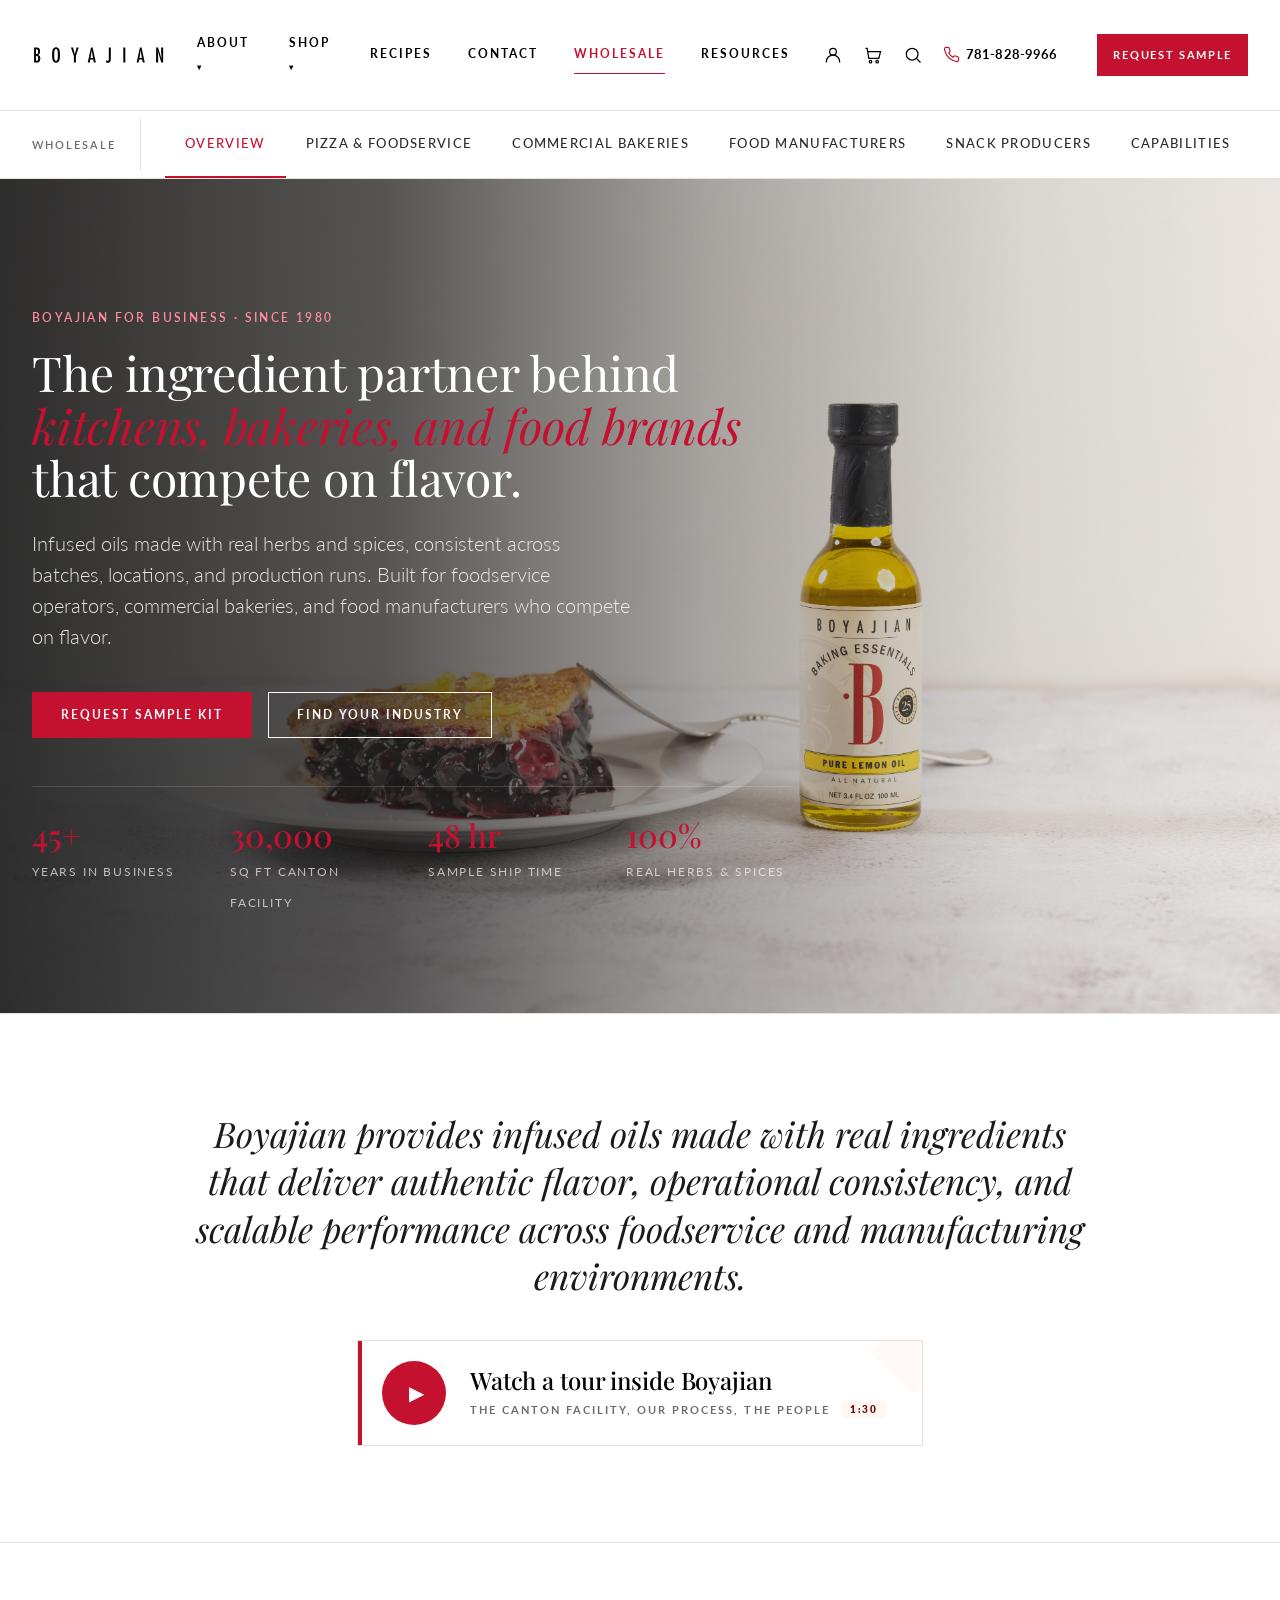
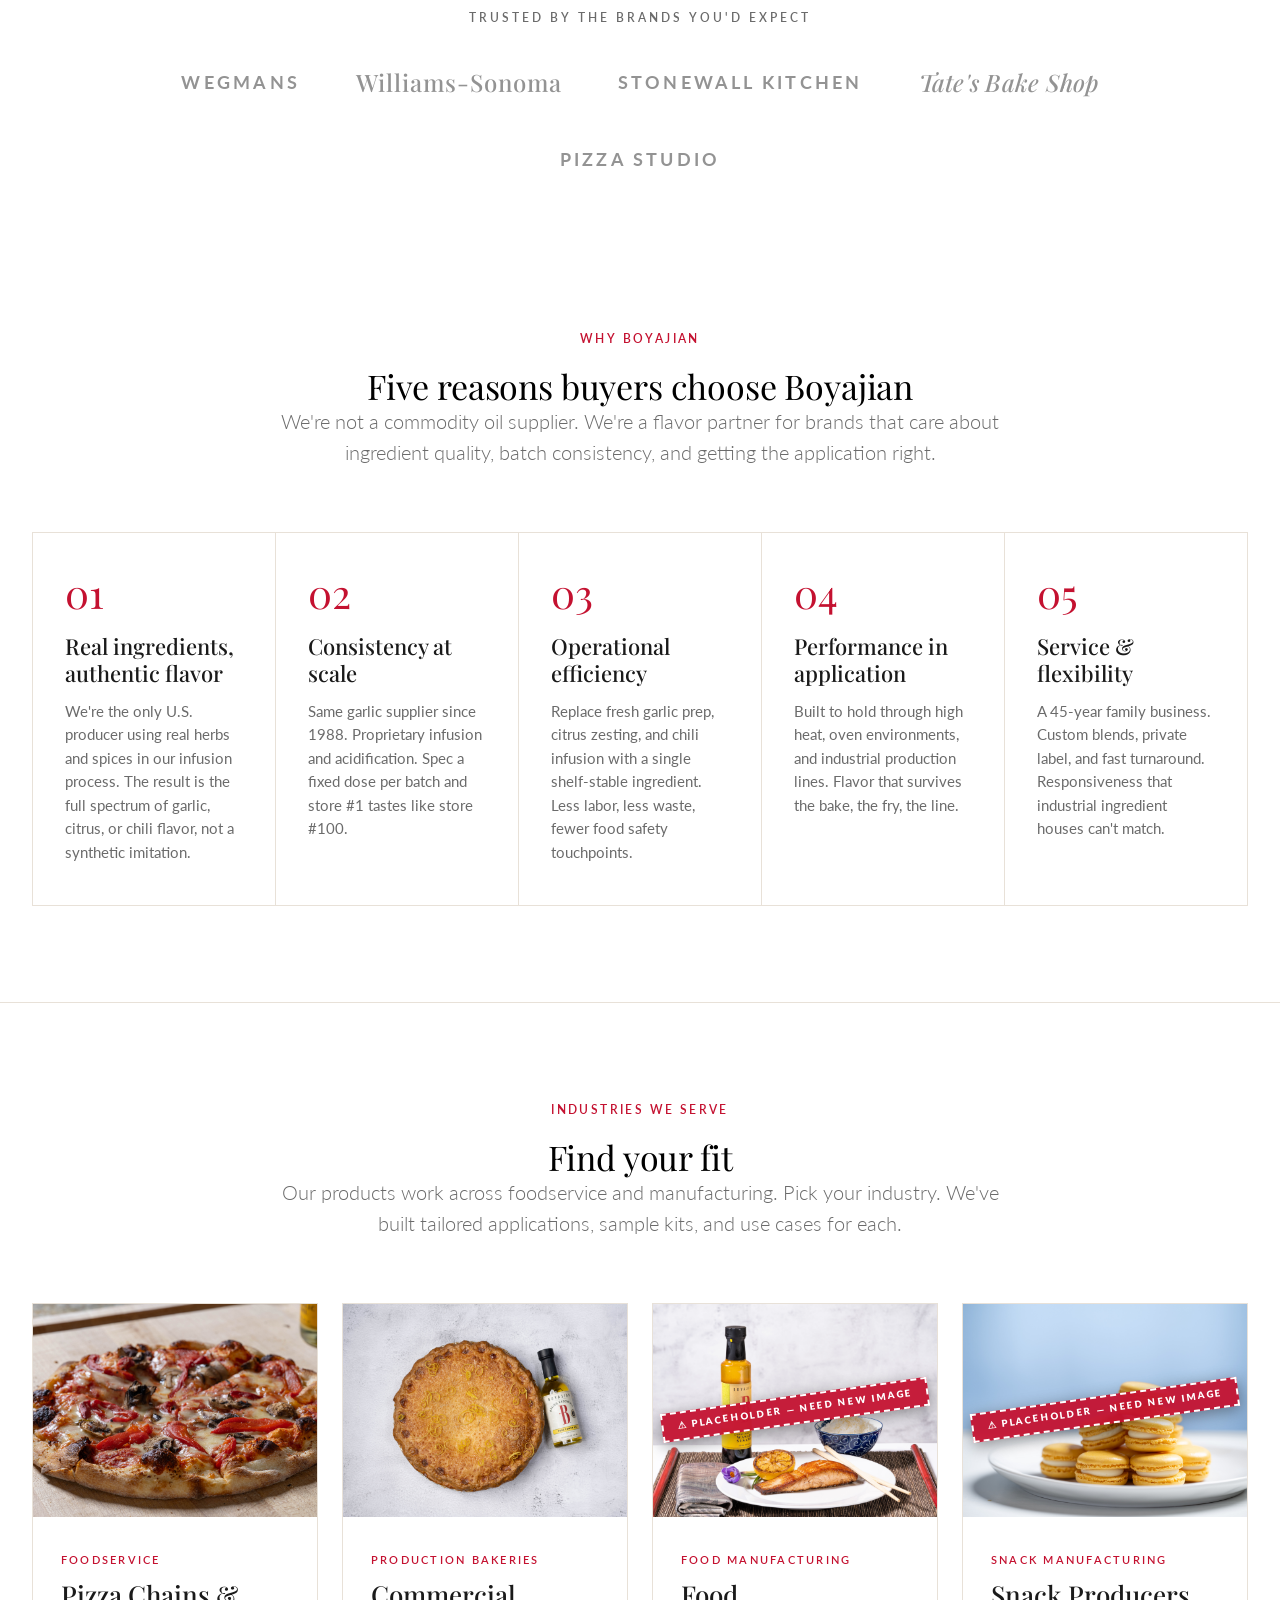
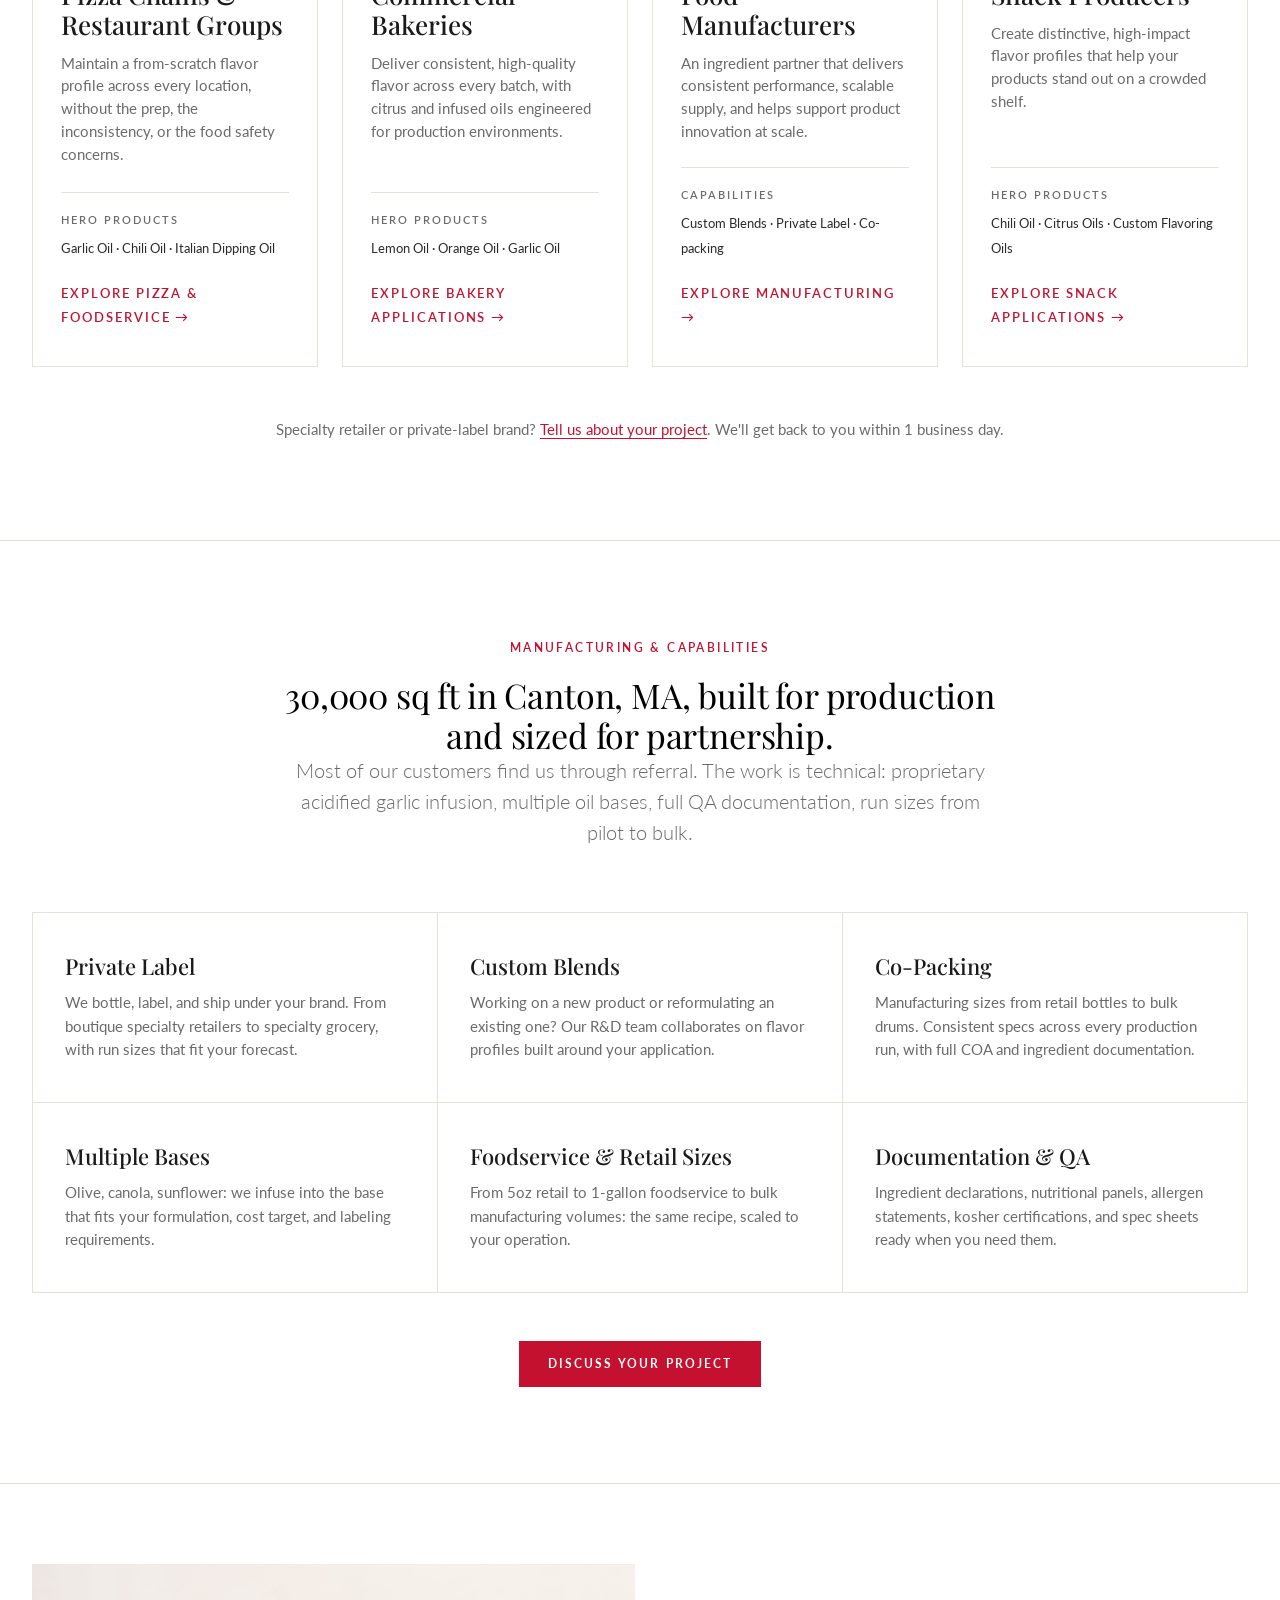
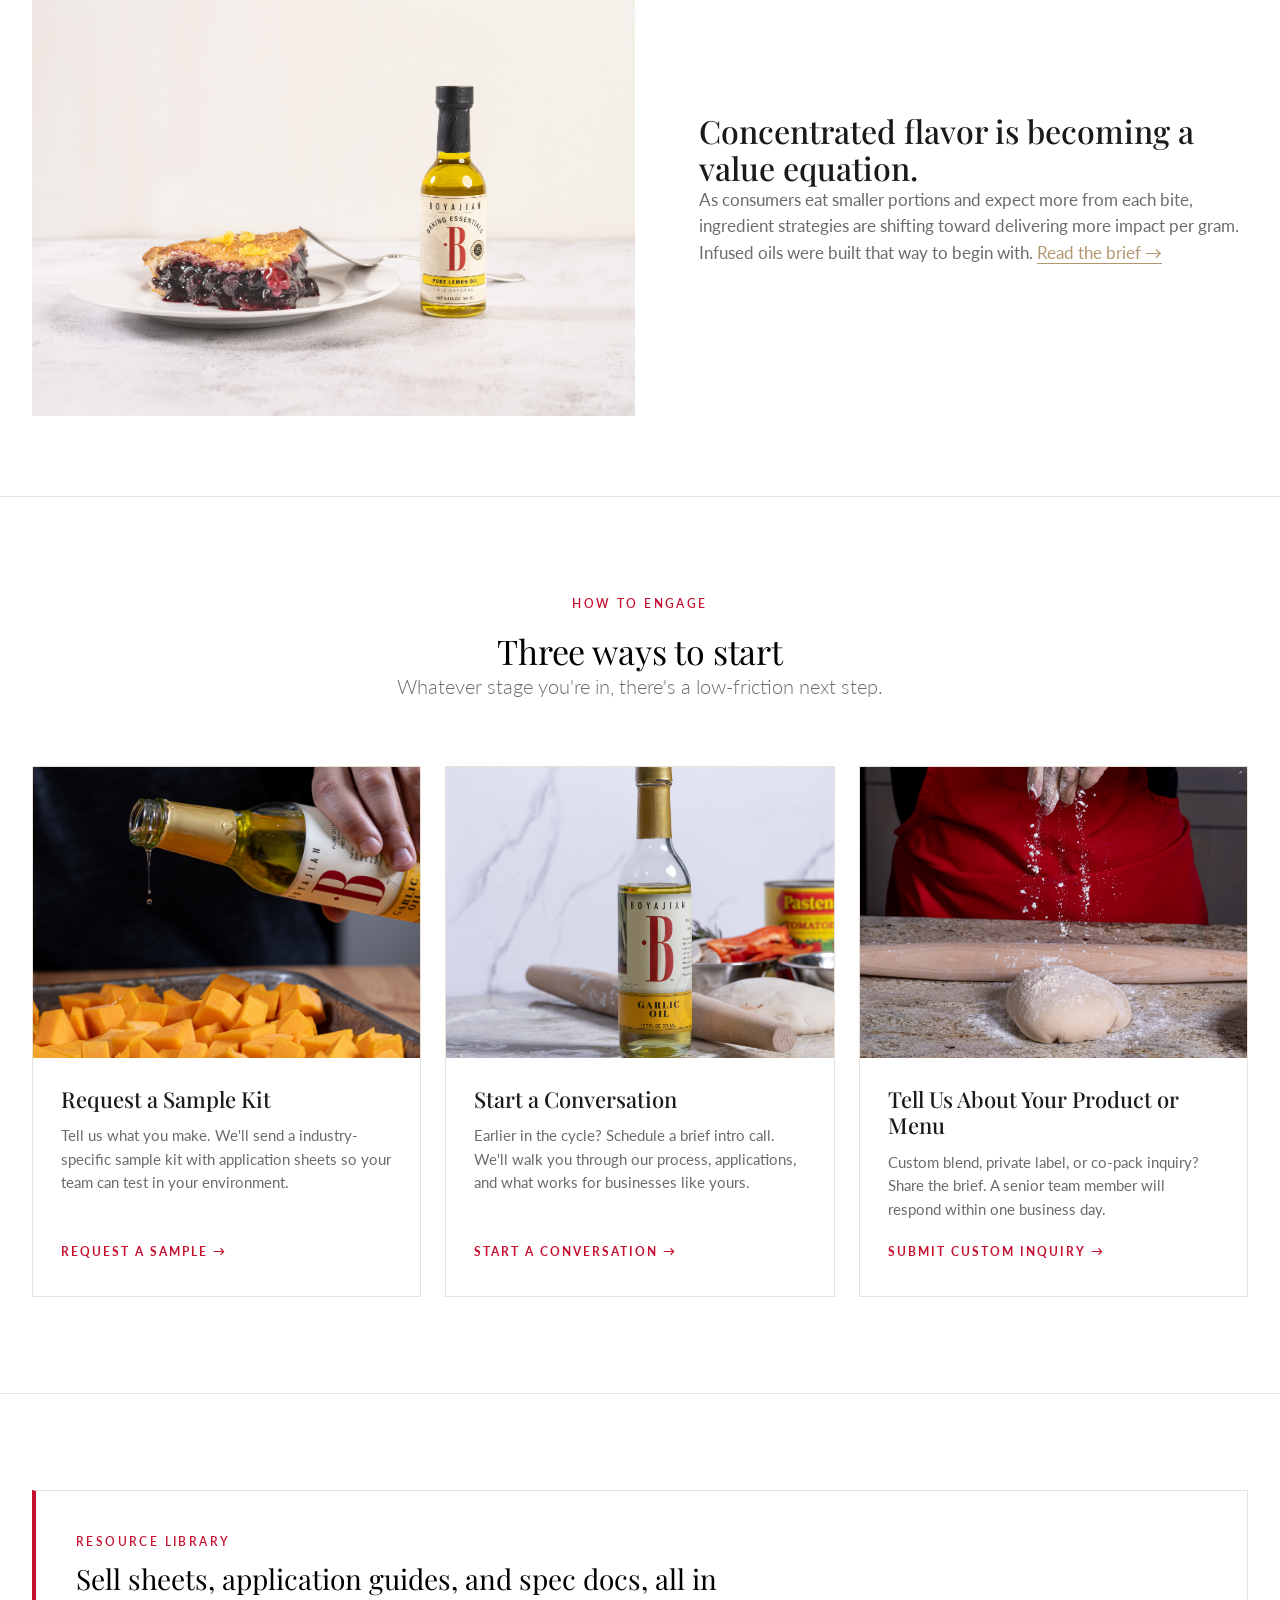
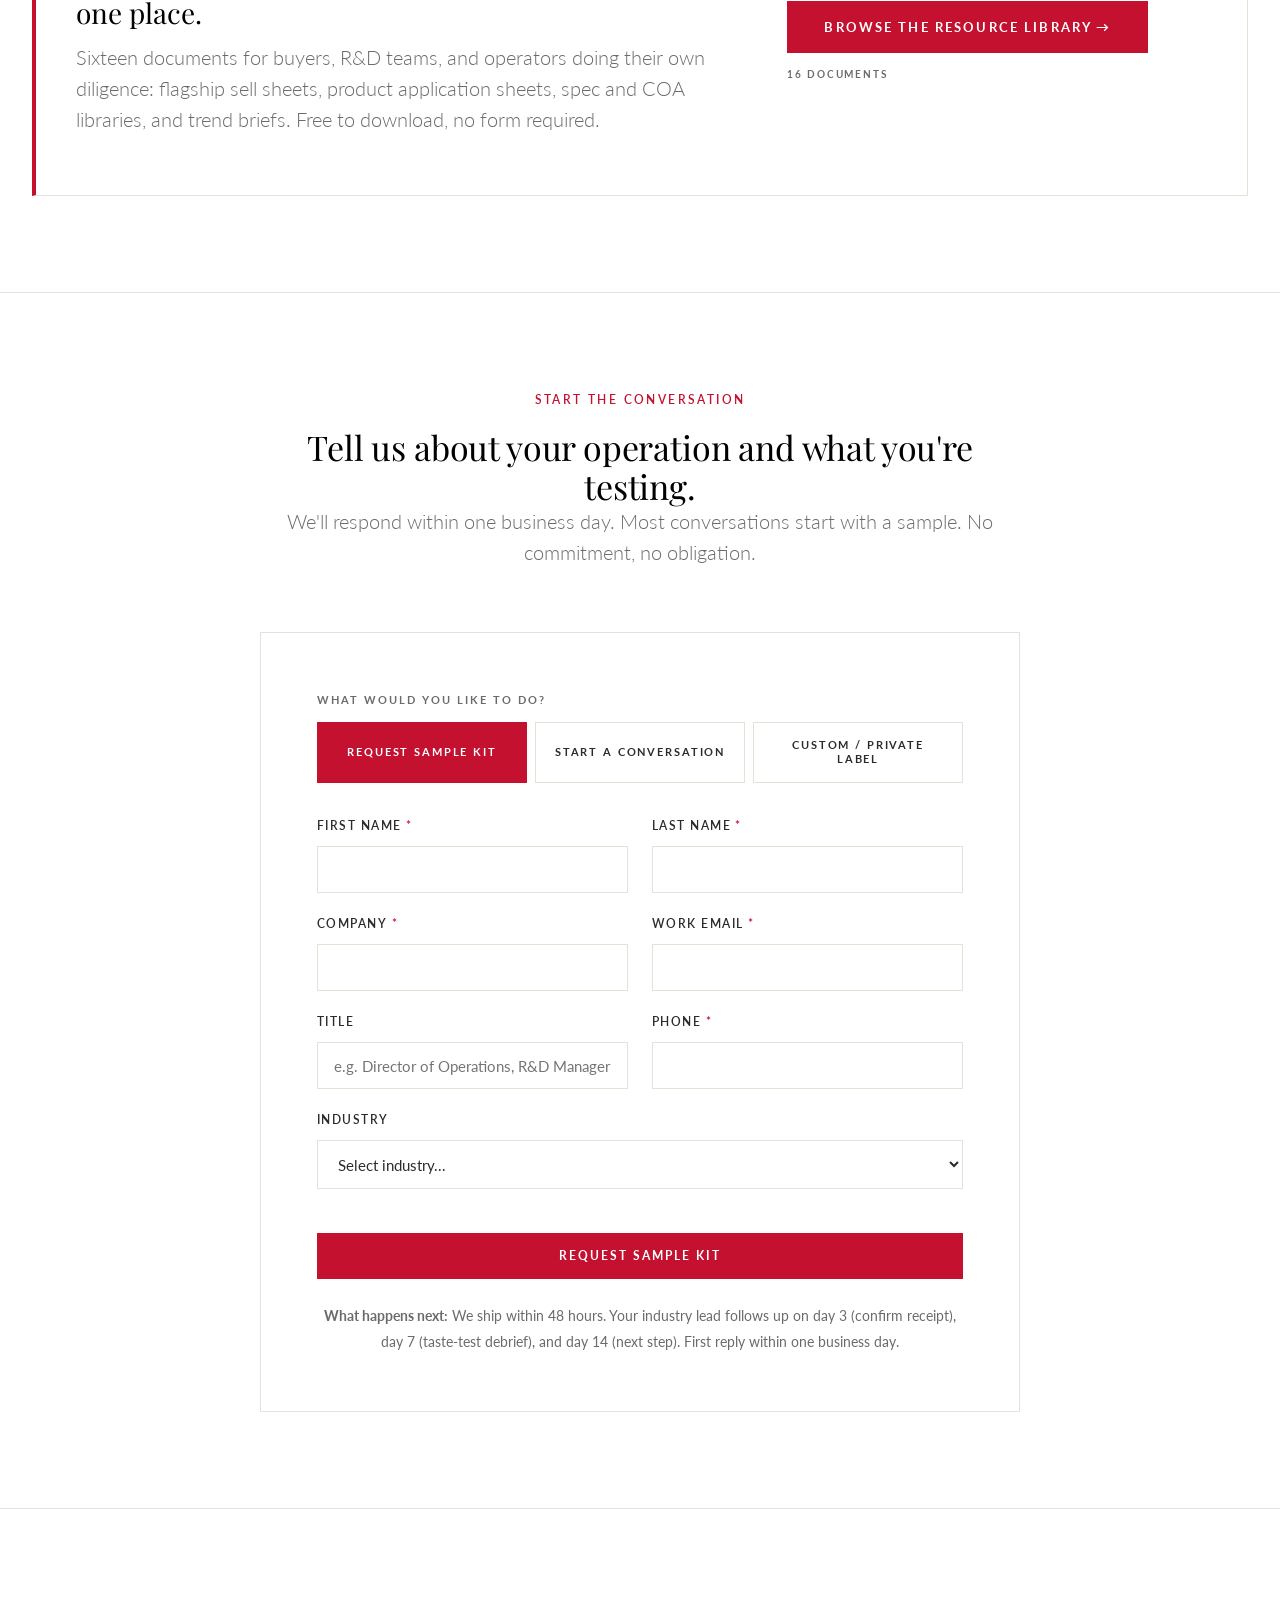
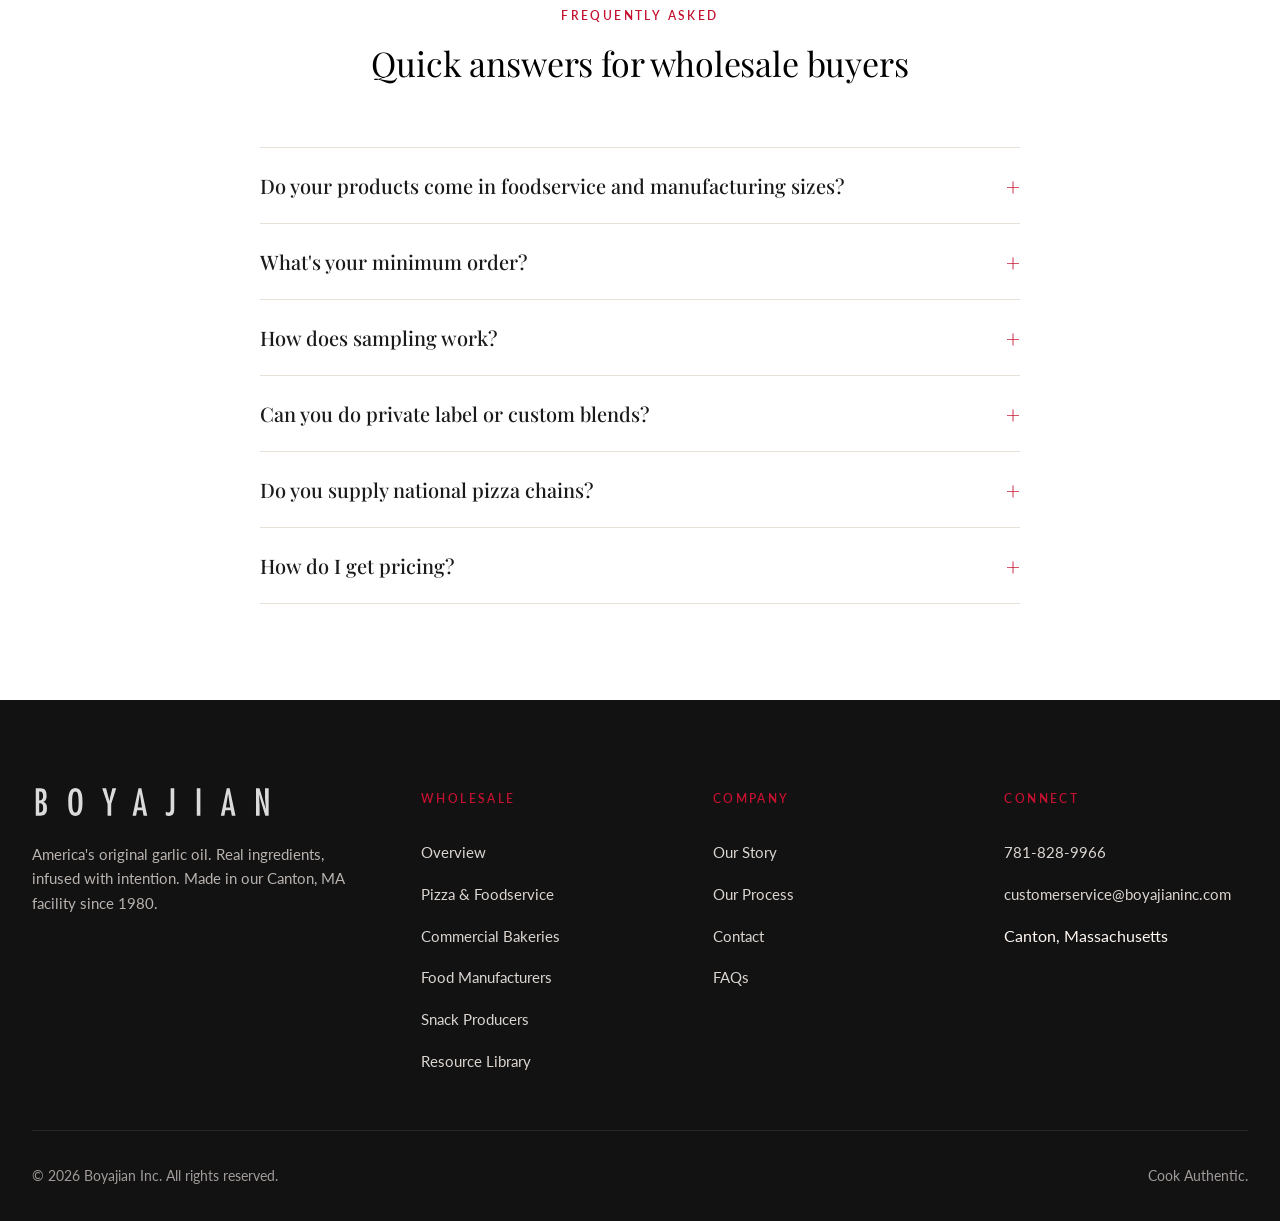
==== index.html @ 324035ae "Initial commit: Boyajian wholesale prototype Static HTML site for client review. Hub plus four segme" ====
<!DOCTYPE html>
<html lang="en">
<head>
  <meta charset="UTF-8" />
  <meta name="viewport" content="width=device-width, initial-scale=1.0" />
  <title>Boyajian Wholesale | America's Original Garlic Oil</title>
  <meta name="description" content="Infused oils for foodservice, commercial bakeries, and food manufacturers. Real ingredients, consistent at scale, made in our Canton facility since 1980." />
  <link rel="stylesheet" href="assets/style.css" />
</head>
<body>
<a href="#intake" class="mobile-cta-bar">Request Sample Kit →</a>

<!-- ============================================================
     SITE HEADER  (WP: replace with theme header.php + wp_nav_menu)
     ============================================================ -->
<header class="site-header">
  <div class="site-header__inner">
    <button class="nav-toggle" data-nav-toggle aria-label="Open menu" aria-expanded="false">
      <span></span><span></span><span></span>
    </button>
    <a href="https://boyajianinc.com" class="site-logo" aria-label="Boyajian — home">
      <img src="assets/images/boyajian-logo.svg" alt="Boyajian" />
    </a>
    <ul class="site-nav" data-site-nav>
      <li class="has-submenu">
        <a href="https://boyajianinc.com/story/">About</a>
        <ul class="submenu">
          <li><a href="https://boyajianinc.com/story/">Our Story</a></li>
          <li><a href="https://boyajianinc.com/process/">Our Process</a></li>
          <li><a href="https://boyajianinc.com/gallery/">Gallery</a></li>
          <li><a href="https://boyajianinc.com/faqs/">FAQs</a></li>
        </ul>
      </li>
      <li class="has-submenu">
        <a href="https://boyajianinc.com/shop/">Shop</a>
        <ul class="submenu">
          <li><a href="https://boyajianinc.com/shop/category/fine-oils/">Fine Oils</a></li>
          <li><a href="https://boyajianinc.com/shop/category/dipping-oils/">Dipping Oils</a></li>
          <li><a href="https://boyajianinc.com/shop/category/baking-essentials/">Baking Essentials</a></li>
          <li><a href="https://boyajianinc.com/shop/category/fine-vinegars/">Fine Vinegars</a></li>
          <li><a href="https://boyajianinc.com/shop/category/herb-spice-blends/">Herb Spice Blends</a></li>
          <li><a href="https://boyajianinc.com/shop/category/new-england-honey/">New England Honey</a></li>
          <li><a href="https://boyajianinc.com/shop/category/kitchen-collection/">Kitchen Collection</a></li>
          <li><a href="https://boyajianinc.com/shop/category/gifts/">Gifts</a></li>
        </ul>
      </li>
      <li><a href="https://boyajianinc.com/recipes/">Recipes</a></li>
      <li><a href="https://boyajianinc.com/contact/">Contact</a></li>
      <li><a href="index.html" class="active">Wholesale</a></li>
      <li><a href="resources.html">Resources</a></li>
    </ul>
    <div class="site-header__icons">
      <a href="https://boyajianinc.com/my-account/" aria-label="Account">
        <svg viewBox="0 0 24 24" width="20" height="20" fill="none" stroke="currentColor" stroke-width="1.5"><circle cx="12" cy="8" r="4"/><path d="M4 21v-1a8 8 0 0 1 16 0v1"/></svg>
      </a>
      <a href="https://boyajianinc.com/cart/" aria-label="Cart">
        <svg viewBox="0 0 24 24" width="20" height="20" fill="none" stroke="currentColor" stroke-width="1.5"><path d="M3 4h2l2 12h12l2-8H6"/><circle cx="9" cy="20" r="1.5"/><circle cx="17" cy="20" r="1.5"/></svg>
      </a>
      <button aria-label="Search" class="header-icon-btn">
        <svg viewBox="0 0 24 24" width="20" height="20" fill="none" stroke="currentColor" stroke-width="1.5"><circle cx="11" cy="11" r="7"/><line x1="16.5" y1="16.5" x2="21" y2="21"/></svg>
      </button>
      <a href="tel:7818289966" class="site-header__phone" aria-label="Call us at 781-828-9966">
        <svg viewBox="0 0 24 24" width="17" height="17" fill="none" stroke="currentColor" stroke-width="1.7"><path d="M22 16.92v3a2 2 0 0 1-2.18 2 19.79 19.79 0 0 1-8.63-3.07 19.5 19.5 0 0 1-6-6 19.79 19.79 0 0 1-3.07-8.67A2 2 0 0 1 4.11 2h3a2 2 0 0 1 2 1.72c.13.96.36 1.9.7 2.81a2 2 0 0 1-.45 2.11L8.09 9.91a16 16 0 0 0 6 6l1.27-1.27a2 2 0 0 1 2.11-.45c.91.34 1.85.57 2.81.7A2 2 0 0 1 22 16.92z"/></svg>
        <span class="site-header__phone-num">781-828-9966</span>
      </a>
    </div>
  <a href="#intake" class="site-header__cta">Request Sample</a>
  </div>
</header>

<!-- ============================================================
     WHOLESALE SUB-NAV  (segment switcher — appears on all WS pages)
     ============================================================ -->
<div class="subnav">
  <div class="subnav__inner">
    <div class="subnav__label">Wholesale</div>
    <a href="index.html" class="subnav__link active">Overview</a>
    <a href="pizza.html" class="subnav__link">Pizza &amp; Foodservice</a>
    <a href="bakery.html" class="subnav__link">Commercial Bakeries</a>
    <a href="manufacturers.html" class="subnav__link">Food Manufacturers</a>
    <a href="snack.html" class="subnav__link">Snack Producers</a>
    <a href="#capabilities" class="subnav__link">Capabilities</a>
  </div>
</div>

<!-- ============================================================
     HERO
     ============================================================ -->
<section class="hero">
  <div class="hero__image" style="background-image: url('assets/images/hub-hero.jpg');"></div>
  <div class="hero__overlay"></div>
  <div class="hero__inner">
    <div class="hero__content">
      <span class="eyebrow" style="color:#ff8a9e;">Boyajian for Business · Since 1980</span>
      <h1 class="hero__title">
        The ingredient partner behind <em>kitchens, bakeries, and food brands</em> that compete on flavor.
      </h1>
      <p class="hero__subtitle">
        Infused oils made with real herbs and spices, consistent across batches,
        locations, and production runs. Built for foodservice operators, commercial bakeries, and
        food manufacturers who compete on flavor.
      </p>
      <div class="btn-group">
        <a href="#intake" class="btn btn--primary">Request Sample Kit</a>
        <a href="#segments" class="btn btn--outline-light">Find Your Industry</a>
      </div>
      <div class="hero__meta">
        <div class="hero__meta-item"><strong>45+</strong><span>Years in Business</span></div>
        <div class="hero__meta-item"><strong>30,000</strong><span>Sq Ft Canton Facility</span></div>
        <div class="hero__meta-item"><strong>48 hr</strong><span>Sample Ship Time</span></div>
        <div class="hero__meta-item"><strong>100%</strong><span>Real Herbs &amp; Spices</span></div>
      </div>
    </div>
  </div>
</section>

<!-- ============================================================
     VALUE PROP / CORE STATEMENT
     ============================================================ -->
<section class="value-prop">
  <div class="container" style="text-align:center;">
    <p class="value-prop__quote">
      Boyajian provides infused oils made with real ingredients
      that deliver authentic flavor, operational consistency, and scalable performance
      across foodservice and manufacturing environments.
    </p>
    <button class="video-trigger" data-video-trigger type="button" aria-label="Watch a short intro to Boyajian">
      <span class="video-trigger__icon" aria-hidden="true">▶</span>
      <span class="video-trigger__text">
        <span class="video-trigger__label">Watch a tour inside Boyajian</span>
        <span class="video-trigger__sub">
          <span>The Canton facility, our process, the people</span>
          <span class="video-trigger__duration">1:30</span>
        </span>
      </span>
    </button>
  </div>
</section>

<!-- ============================================================
     TRUST BAND — Customer types (not testimonials, per private-label sensitivity)
     ============================================================ -->
<section class="trust-band">
  <div class="container">
    <div class="trust-band__label">Trusted by the brands you'd expect</div>
    <div class="trust-logos">
      <span class="trust-logo">Wegmans</span>
      <span class="trust-logo trust-logo--serif">Williams-Sonoma</span>
      <span class="trust-logo">Stonewall Kitchen</span>
      <span class="trust-logo trust-logo--script">Tate's Bake Shop</span>
      <span class="trust-logo">Pizza Studio</span>
    </div>
  </div>
</section>

<!-- ============================================================
     5 DIFFERENTIATORS (Pillars)
     ============================================================ -->
<section class="section" id="why">
  <div class="container">
    <div class="section-header">
      <span class="eyebrow">Why Boyajian</span>
      <h2 class="display-lg">Five reasons buyers choose Boyajian</h2>
      <p class="lead text-muted">
        We're not a commodity oil supplier. We're a flavor partner for brands that
        care about ingredient quality, batch consistency, and getting the application right.
      </p>
    </div>

    <div class="pillars">
      <div class="pillar">
        <div class="pillar__number">01</div>
        <h3 class="pillar__title">Real ingredients, authentic flavor</h3>
        <p class="pillar__body">
          We're the only U.S. producer using real herbs and spices in our infusion process.
          The result is the full spectrum of garlic, citrus, or chili flavor, not a synthetic imitation.
        </p>
      </div>
      <div class="pillar">
        <div class="pillar__number">02</div>
        <h3 class="pillar__title">Consistency at scale</h3>
        <p class="pillar__body">
          Same garlic supplier since 1988. Proprietary infusion and acidification.
          Spec a fixed dose per batch and store #1 tastes like store #100.
        </p>
      </div>
      <div class="pillar">
        <div class="pillar__number">03</div>
        <h3 class="pillar__title">Operational efficiency</h3>
        <p class="pillar__body">
          Replace fresh garlic prep, citrus zesting, and chili infusion with a single shelf-stable
          ingredient. Less labor, less waste, fewer food safety touchpoints.
        </p>
      </div>
      <div class="pillar">
        <div class="pillar__number">04</div>
        <h3 class="pillar__title">Performance in application</h3>
        <p class="pillar__body">
          Built to hold through high heat, oven environments, and industrial production lines.
          Flavor that survives the bake, the fry, the line.
        </p>
      </div>
      <div class="pillar">
        <div class="pillar__number">05</div>
        <h3 class="pillar__title">Service &amp; flexibility</h3>
        <p class="pillar__body">
          A 45-year family business. Custom blends, private label, and fast turnaround.
          Responsiveness that industrial ingredient houses can't match.
        </p>
      </div>
    </div>
  </div>
</section>

<!-- ============================================================
     SEGMENT SELECTOR — entry to sub-pages
     ============================================================ -->
<section class="section section--paper" id="segments">
  <div class="container">
    <div class="section-header">
      <span class="eyebrow">Industries We Serve</span>
      <h2 class="display-lg">Find your fit</h2>
      <p class="lead text-muted">
        Our products work across foodservice and manufacturing.
        Pick your industry. We've built tailored applications, sample kits, and use cases for each.
      </p>
    </div>

    <div class="segment-grid">
      <!-- Pizza -->
      <a href="pizza.html" class="segment-card">
        <div class="segment-card__image" style="background-image: url('assets/images/hub-segment-pizza.jpg');"></div>
        <div class="segment-card__body">
          <span class="segment-card__eyebrow">Foodservice</span>
          <h3 class="segment-card__title">Pizza Chains &amp; Restaurant Groups</h3>
          <p class="segment-card__pos">
            Maintain a from-scratch flavor profile across every location, without the prep, the inconsistency, or the food safety concerns.
          </p>
          <div class="segment-card__hero">
            <strong>Hero Products</strong>
            Garlic Oil · Chili Oil · Italian Dipping Oil
          </div>
          <span class="segment-card__cta">Explore Pizza &amp; Foodservice</span>
        </div>
      </a>

      <!-- Bakery -->
      <a href="bakery.html" class="segment-card">
        <div class="segment-card__image" style="background-image: url('assets/images/hub-segment-bakery.jpg');"></div>
        <div class="segment-card__body">
          <span class="segment-card__eyebrow">Production Bakeries</span>
          <h3 class="segment-card__title">Commercial Bakeries</h3>
          <p class="segment-card__pos">
            Deliver consistent, high-quality flavor across every batch,
            with citrus and infused oils engineered for production environments.
          </p>
          <div class="segment-card__hero">
            <strong>Hero Products</strong>
            Lemon Oil · Orange Oil · Garlic Oil
          </div>
          <span class="segment-card__cta">Explore Bakery Applications</span>
        </div>
      </a>

      <!-- Food Manufacturers -->
      <a href="manufacturers.html" class="segment-card">
        <div class="segment-card__image" style="background-image: url('assets/images/hub-segment-mfg.jpg');"><span class="image-placeholder">Placeholder &mdash; need new image</span></div>
        <div class="segment-card__body">
          <span class="segment-card__eyebrow">Food Manufacturing</span>
          <h3 class="segment-card__title">Food Manufacturers</h3>
          <p class="segment-card__pos">
            An ingredient partner that delivers consistent performance, scalable supply,
            and helps support product innovation at scale.
          </p>
          <div class="segment-card__hero">
            <strong>Capabilities</strong>
            Custom Blends · Private Label · Co-packing
          </div>
          <span class="segment-card__cta">Explore Manufacturing</span>
        </div>
      </a>

      <!-- Snack -->
      <a href="snack.html" class="segment-card">
        <div class="segment-card__image" style="background-image: url('assets/images/hub-segment-snack.jpg');"><span class="image-placeholder">Placeholder &mdash; need new image</span></div>
        <div class="segment-card__body">
          <span class="segment-card__eyebrow">Snack Manufacturing</span>
          <h3 class="segment-card__title">Snack Producers</h3>
          <p class="segment-card__pos">
            Create distinctive, high-impact flavor profiles that help your products
            stand out on a crowded shelf.
          </p>
          <div class="segment-card__hero">
            <strong>Hero Products</strong>
            Chili Oil · Citrus Oils · Custom Flavoring Oils
          </div>
          <span class="segment-card__cta">Explore Snack Applications</span>
        </div>
      </a>
    </div>

    <p style="text-align:center; margin-top:3rem; font-size:0.95rem; color:var(--b-gray);">
      Specialty retailer or private-label brand? <a href="#intake" style="color:var(--b-red); border-bottom:1px solid;">Tell us about your project</a>. We'll get back to you within 1 business day.
    </p>
  </div>
</section>

<!-- ============================================================
     MANUFACTURING CAPABILITIES (dark section)
     ============================================================ -->
<section class="section" id="capabilities">
  <div class="container">
    <div class="section-header">
      <span class="eyebrow">Manufacturing &amp; Capabilities</span>
      <h2 class="display-lg">30,000 sq ft in Canton, MA, built for production and sized for partnership.</h2>
      <p class="lead text-muted">
        Most of our customers find us through referral. The work is technical:
        proprietary acidified garlic infusion, multiple oil bases, full QA documentation,
        run sizes from pilot to bulk.
      </p>
    </div>

    <div class="capabilities">
      <div class="capability">
        <h3 class="capability__title">Private Label</h3>
        <p class="capability__body">
          We bottle, label, and ship under your brand. From boutique specialty retailers
          to specialty grocery, with run sizes that fit your forecast.
        </p>
      </div>
      <div class="capability">
        <h3 class="capability__title">Custom Blends</h3>
        <p class="capability__body">
          Working on a new product or reformulating an existing one? Our R&amp;D team
          collaborates on flavor profiles built around your application.
        </p>
      </div>
      <div class="capability">
        <h3 class="capability__title">Co-Packing</h3>
        <p class="capability__body">
          Manufacturing sizes from retail bottles to bulk drums. Consistent specs across
          every production run, with full COA and ingredient documentation.
        </p>
      </div>
      <div class="capability">
        <h3 class="capability__title">Multiple Bases</h3>
        <p class="capability__body">
          Olive, canola, sunflower: we infuse into the base that fits your
          formulation, cost target, and labeling requirements.
        </p>
      </div>
      <div class="capability">
        <h3 class="capability__title">Foodservice &amp; Retail Sizes</h3>
        <p class="capability__body">
          From 5oz retail to 1-gallon foodservice to bulk manufacturing volumes: the same recipe, scaled to your operation.
        </p>
      </div>
      <div class="capability">
        <h3 class="capability__title">Documentation &amp; QA</h3>
        <p class="capability__body">
          Ingredient declarations, nutritional panels, allergen statements, kosher
          certifications, and spec sheets ready when you need them.
        </p>
      </div>
    </div>

    <div style="text-align:center; margin-top:3rem;">
      <a href="#intake" class="btn btn--primary">Discuss Your Project</a>
    </div>
  </div>
</section>

<!-- ============================================================
     FLAVOR DENSITY / CONSUMER TREND BANNER (GLP-1 addendum context)
     ============================================================ -->
<section class="trend-banner trend-banner--with-image">
  <div class="container">
    <div class="trend-banner__inner">
      <div class="trend-banner__image" style="background-image: url('assets/images/bakery-app-2.jpg');"></div>
      <div class="trend-banner__copy">
        <h3>Concentrated flavor is becoming a value equation.</h3>
        <p>
          As consumers eat smaller portions and expect more from each bite, ingredient strategies
          are shifting toward delivering more impact per gram. Infused oils were built
          that way to begin with.
          <a href="#resources">Read the brief →</a>
        </p>
      </div>
    </div>
  </div>
</section>

<!-- ============================================================
     THREE CTA CARDS — Sample / Conversation / Custom
     ============================================================ -->
<section class="section">
  <div class="container">
    <div class="section-header">
      <span class="eyebrow">How to engage</span>
      <h2 class="display-lg">Three ways to start</h2>
      <p class="lead text-muted">Whatever stage you're in, there's a low-friction next step.</p>
    </div>

    <div class="cta-cards">
      <a href="#intake" class="cta-card">
        <div class="cta-card__media" style="background-image: url('assets/images/pizza-sample-kit.jpg');"></div>
        <div class="cta-card__body">
          <h3 class="cta-card__title">Request a Sample Kit</h3>
          <p class="cta-card__desc">
            Tell us what you make. We'll send a industry-specific sample kit
            with application sheets so your team can test in your environment.
          </p>
          <span class="cta-card__action">Request a Sample</span>
        </div>
      </a>

      <a href="#intake" class="cta-card">
        <div class="cta-card__media" style="background-image: url('assets/images/bakery-sample-kit.jpg');"></div>
        <div class="cta-card__body">
          <h3 class="cta-card__title">Start a Conversation</h3>
          <p class="cta-card__desc">
            Earlier in the cycle? Schedule a brief intro call. We'll walk you
            through our process, applications, and what works for businesses like yours.
          </p>
          <span class="cta-card__action">Start a Conversation</span>
        </div>
      </a>

      <a href="#intake" class="cta-card">
        <div class="cta-card__media" style="background-image: url('assets/images/snack-sample-kit.jpg');"></div>
        <div class="cta-card__body">
          <h3 class="cta-card__title">Tell Us About Your Product or Menu</h3>
          <p class="cta-card__desc">
            Custom blend, private label, or co-pack inquiry? Share the brief.
            A senior team member will respond within one business day.
          </p>
          <span class="cta-card__action">Submit Custom Inquiry</span>
        </div>
      </a>
    </div>
  </div>
</section>

<!-- ============================================================
     RESOURCE LIBRARY — grouped by buyer-journey stage
     ============================================================ -->
<section class="section section--cream" id="resources">
  <div class="container">
    <div class="resource-callout">
      <div class="resource-callout__body">
        <span class="eyebrow">Resource Library</span>
        <h2 class="display-md">Sell sheets, application guides, and spec docs, all in one place.</h2>
        <p class="lead text-muted">
          Sixteen documents for buyers, R&amp;D teams, and operators doing their own diligence: flagship sell sheets, product application sheets, spec and COA libraries, and trend briefs.
          Free to download, no form required.
        </p>
      </div>
      <div class="resource-callout__action">
        <a href="resources.html" class="btn btn--primary btn--lg">Browse the Resource Library →</a>
        <span class="resource-callout__count">16 documents</span>
      </div>
    </div>
  </div>
</section>

<!-- ============================================================
     INTAKE FORM — Three intents with conditional fields
     ============================================================ -->
<section class="section section--paper form-section" id="intake">
  <div class="container">
    <div class="section-header">
      <span class="eyebrow">Start the Conversation</span>
      <h2 class="display-lg">Tell us about your operation and what you're testing.</h2>
      <p class="lead text-muted">
        We'll respond within one business day. Most conversations start with a sample. No commitment, no obligation.
      </p>
    </div>

    <div class="form-card">
      <!-- Three-way intent router -->
      <span class="form-tabs-label">What would you like to do?</span>
      <div class="form-tabs">
        <button type="button" class="form-tab active" data-form-tab="sample">Request Sample Kit</button>
        <button type="button" class="form-tab" data-form-tab="conversation">Start a Conversation</button>
        <button type="button" class="form-tab" data-form-tab="custom">Custom / Private Label</button>
      </div>

      <form data-intake-form data-intent="sample" novalidate>
        <input type="hidden" name="intent" value="sample" />

        <div class="form-row">
          <div class="form-field">
            <label>First Name <span class="req">*</span></label>
            <input type="text" name="first_name" required />
          </div>
          <div class="form-field">
            <label>Last Name <span class="req">*</span></label>
            <input type="text" name="last_name" required />
          </div>
        </div>

        <div class="form-row">
          <div class="form-field">
            <label>Company <span class="req">*</span></label>
            <input type="text" name="company" required />
          </div>
          <div class="form-field">
            <label>Work Email <span class="req">*</span></label>
            <input type="email" name="email" required />
          </div>
        </div>

        <div class="form-row">
          <div class="form-field">
            <label>Title</label>
            <input type="text" name="title" placeholder="e.g. Director of Operations, R&amp;D Manager" />
          </div>
          <div class="form-field">
            <label>Phone <span class="req">*</span></label>
            <input type="tel" name="phone" required />
          </div>
        </div>

        <div class="form-row form-row--full">
          <div class="form-field">
            <label>Industry</label>
            <select name="segment">
              <option value="">Select industry...</option>
              <option value="pizza">Pizza chain / restaurant group</option>
              <option value="foodservice">Other foodservice operator</option>
              <option value="bakery">Commercial bakery</option>
              <option value="food-mfg">Food manufacturer</option>
              <option value="snack-mfg">Snack manufacturer</option>
              <option value="specialty-retail">Specialty retailer</option>
              <option value="other">Other</option>
            </select>
          </div>
        </div>

        <!-- Conditional: Conversation -->
        <div data-intent-show="conversation" style="display:none;">
          <div class="form-row form-row--full">
            <div class="form-field">
              <label>What would you like to discuss?</label>
              <textarea name="topic" rows="3" placeholder="A new product line, an application question, or just exploring ingredient partners..."></textarea>
            </div>
          </div>
        </div>

        <!-- Conditional: Custom / Private Label -->
        <div data-intent-show="custom" style="display:none;">
          <div class="form-row">
            <div class="form-field">
              <label>Type of inquiry</label>
              <select name="custom_type">
                <option value="private-label">Private label</option>
                <option value="custom-blend">Custom blend / formulation</option>
                <option value="co-pack">Co-packing</option>
                <option value="not-sure">Not sure yet</option>
              </select>
            </div>
            <div class="form-field">
              <label>Estimated annual volume</label>
              <select name="volume">
                <option value="">Select...</option>
                <option>Under 5,000 units / yr</option>
                <option>5,000 – 25,000 units / yr</option>
                <option>25,000 – 100,000 units / yr</option>
                <option>100,000+ units / yr</option>
                <option>Just exploring</option>
              </select>
            </div>
          </div>
          <div class="form-row form-row--full">
            <div class="form-field">
              <label>Project brief</label>
              <textarea name="brief" rows="4" placeholder="Tell us about your product, target market, and what you're trying to accomplish."></textarea>
            </div>
          </div>
        </div>

        <button type="submit" class="btn btn--primary form-submit" data-submit-label>Request Sample Kit</button>

        <p class="form-note">
          <strong>What happens next:</strong>
          We ship within 48 hours. Your industry lead follows up on day 3 (confirm receipt),
          day 7 (taste-test debrief), and day 14 (next step). First reply within one business day.
        </p>
      </form>
    </div>
  </div>
</section>

<!-- ============================================================
     FAQ
     ============================================================ -->
<section class="section">
  <div class="container">
    <div class="section-header">
      <span class="eyebrow">Frequently Asked</span>
      <h2 class="display-lg">Quick answers for wholesale buyers</h2>
    </div>

    <div class="faq-list">
      <div class="faq-item">
        <button class="faq-question">Do your products come in foodservice and manufacturing sizes?</button>
        <div class="faq-answer">
          <p>Yes. Every core product is available in retail (5oz / 8oz), foodservice (32oz / 1 gallon),
          and bulk manufacturing volumes. The same recipe, scaled to your operation.</p>
        </div>
      </div>
      <div class="faq-item">
        <button class="faq-question">What's your minimum order?</button>
        <div class="faq-answer">
          <p>We have a low minimum for retail and specialty accounts. Most new partners
          start with a single case-pack order. Manufacturing and private label MOQs are project-specific and depend on the run size and SKU.</p>
        </div>
      </div>
      <div class="faq-item">
        <button class="faq-question">How does sampling work?</button>
        <div class="faq-answer">
          <p>Tell us your industry and we'll send a pre-built sample kit with the products
          most relevant to your application, plus application sheets, dosing guidance,
          and storage notes. Sample kits ship via UPS Ground at no charge for qualified prospects.</p>
        </div>
      </div>
      <div class="faq-item">
        <button class="faq-question">Can you do private label or custom blends?</button>
        <div class="faq-answer">
          <p>Yes. Private label, custom blends, and co-packing are core to what we do.
          Many of the brands you'd recognize on a specialty grocery shelf are Boyajian under the hood.
          Submit a custom inquiry above and a senior team member will respond.</p>
        </div>
      </div>
      <div class="faq-item">
        <button class="faq-question">Do you supply national pizza chains?</button>
        <div class="faq-answer">
          <p>We work with regional, fast-casual, and premium pizza operators where flavor
          quality drives the menu. We're not a great fit for the largest national price-led chains. Our positioning is real ingredients, not lowest cost.</p>
        </div>
      </div>
      <div class="faq-item">
        <button class="faq-question">How do I get pricing?</button>
        <div class="faq-answer">
          <p>Pricing is industry- and volume-dependent. Once we understand your use case
          and likely volume, we'll send a wholesale price list within one business day.
          You don't need an EIN to start the conversation. We'll get to that once
          we agree it's a fit.</p>
        </div>
      </div>
    </div>
  </div>
</section>


<!-- ============================================================
     FOOTER  (WP: replace with theme footer.php)
     ============================================================ -->
<footer class="site-footer">
  <div class="container">
    <div class="site-footer__cols">
      <div class="site-footer__brand">
        <a href="https://boyajianinc.com" class="site-logo" style="color:white;">
          <img src="assets/images/boyajian-logo.svg" alt="Boyajian" style="filter: invert(1) brightness(2);" />
        </a>
        <p>America's original garlic oil. Real ingredients, infused with intention. Made in our Canton, MA facility since 1980.</p>
      </div>
      <div>
        <h4>Wholesale</h4>
        <ul>
          <li><a href="index.html">Overview</a></li>
          <li><a href="pizza.html">Pizza &amp; Foodservice</a></li>
          <li><a href="bakery.html">Commercial Bakeries</a></li>
          <li><a href="manufacturers.html">Food Manufacturers</a></li>
          <li><a href="snack.html">Snack Producers</a></li>
          <li><a href="resources.html">Resource Library</a></li>
        </ul>
      </div>
      <div>
        <h4>Company</h4>
        <ul>
          <li><a href="https://boyajianinc.com/story/">Our Story</a></li>
          <li><a href="https://boya          <li><a href="https://boyajianinc.com/process/">Our Process</a></li>
          <li><a href="https://boyajianinc.com/contact/">Contact</a></li>
          <li><a href="https://boyajianinc.com/faqs/">FAQs</a></li>
        </ul>
      </div>
      <div>
        <h4>Connect</h4>
        <ul>
          <li><a href="tel:7818289966">781-828-9966</a></li>
          <li><a href="mailto:customerservice@boyajianinc.com">customerservice@boyajianinc.com</a></li>
          <li>Canton, Massachusetts</li>
        </ul>
      </div>
    </div>
    <div class="site-footer__bottom">
      <span>© 2026 Boyajian Inc. All rights reserved.</span>
      <span>Cook Authentic.</span>
    </div>
  </div>
</footer>

<!-- Video Lightbox — opens on click of any [data-video-trigger] -->
<div class="video-lightbox" data-video-lightbox aria-hidden="true"
     data-video-src="https://player.vimeo.com/video/942767918?badge=0&autopause=0&player_id=0&app_id=58479&autoplay=1">
  <div class="video-lightbox__inner">
    <button class="video-lightbox__close" data-video-close type="button" aria-label="Close video">Close ×</button>
    <iframe src="" title="Boyajian intro video" allow="autoplay; encrypted-media; fullscreen" allowfullscreen></iframe>
  </div>
</div>

<!-- Self-contained lightbox handler — runs inline, no external dependency -->
<script>
(function () {
  var lightbox = document.querySelector('[data-video-lightbox]');
  if (!lightbox) { return; }
  var iframe = lightbox.querySelector('iframe');
  var videoSrc = lightbox.getAttribute('data-video-src') || '';

  function openVideo() {
    iframe.setAttribute('src', videoSrc);
    lightbox.classList.add('is-open');
    document.body.style.overflow = 'hidden';
  }
  function closeVideo() {
    lightbox.classList.remove('is-open');
    iframe.setAttribute('src', '');
    document.body.style.overflow = '';
  }

  document.addEventListener('click', function (e) {
    var target = e.target;
    if (target && target.closest && target.closest('[data-video-trigger]')) {
      e.preventDefault();
      openVideo();
      return;
    }
    if (target && target.closest && target.closest('[data-video-close]')) {
      closeVideo();
      return;
    }
    if (target === lightbox) { closeVideo(); }
  });
  document.addEventListener('keydown', function (e) {
    if (e.key === 'Escape' && lightbox.classList.contains('is-open')) { closeVideo(); }
  });
})();
</script>

<script src="assets/main.js"></script>
</body>
</html>
---- assets/style.css ----
/* ==========================================================================
   BOYAJIAN WHOLESALE — Design System
   Prototype for the wholesale microsite. Stays within the look & feel of
   boyajianinc.com (existing WordPress site) and adds B2B-specific layout
   patterns. Built to be portable into the existing theme.

   Color Tokens:
     --b-red:        #c41130   Primary brand red (Boyajian "B")
     --b-red-dark:   #710b0d   Secondary brand red ("America's Original")
     --b-black:      #1a1a1a   Body text / heavy display
     --b-cream:      #fff7f2   Warm background
     --b-paper:      #faf6f1   Subtle warm gray-cream

   Type Tokens (verified against boyajianinc.com via DOM inspection):
     Display: "Playfair Display" — all headings on the live site (h1/h2/h4)
     Sans:    "Lato" — body, nav, buttons on the live site
     Caps:    "Lato" 700 letter-spaced uppercase (matches nav/button style on live site)
   ========================================================================== */

@import url('https://fonts.googleapis.com/css2?family=Playfair+Display:ital,wght@0,400;0,500;0,600;0,700;1,400;1,500&family=Lato:wght@300;400;700;900&display=swap');

:root {
  /* Brand */
  --b-red: #c41130;
  --b-red-dark: #710b0d;
  --b-red-deep: #4a0608;
  --b-black: #1a1a1a;
  --b-charcoal: #2b2b2b;
  --b-gray: #6b6b6b;
  --b-gray-light: #b8b3ad;
  --b-cream: #fff7f2;
  --b-paper: #faf6f1;
  --b-border: #e8e1d8;
  --b-white: #ffffff;
  --b-link: #b0976d;     /* Sandy gold — site brand uses this for inline links, not red */

  /* Typography */
  --font-display: 'Playfair Display', Georgia, 'Times New Roman', serif;
  --font-sans: 'Lato', -apple-system, BlinkMacSystemFont, 'Helvetica Neue', Arial, sans-serif;

  /* Spacing */
  --space-xs: 0.5rem;
  --space-sm: 1rem;
  --space-md: 2rem;
  --space-lg: 4rem;
  --space-xl: 6rem;
  --space-2xl: 8rem;

  /* Container */
  --container-max: 1280px;
  --container-narrow: 960px;
  --container-text: 720px;

  /* Transitions */
  --ease: cubic-bezier(0.4, 0, 0.2, 1);
}

/* ==========================================================================
   Reset & Base
   ========================================================================== */
*, *::before, *::after { box-sizing: border-box; margin: 0; padding: 0; }

html { scroll-behavior: smooth; }

body {
  font-family: var(--font-sans);
  font-size: 16px;
  line-height: 1.916;     /* 30.656/16 — matches live site exactly */
  color: #000;            /* Match live site exactly */
  background: var(--b-white);
  -webkit-font-smoothing: antialiased;
  -moz-osx-font-smoothing: grayscale;
}

img { max-width: 100%; display: block; }
a { color: inherit; text-decoration: none; transition: color 0.25s var(--ease); }
/* Inline body-text links use the site's sandy-gold brand color (verified from live site) */
p a, .lead a, .form-note a, .trend-banner p a, .stat__sub a {
  color: var(--b-link);
  border-bottom: 1px solid currentColor;
}
p a:hover, .lead a:hover, .form-note a:hover, .trend-banner p a:hover {
  color: var(--b-red);
}
button { font-family: inherit; cursor: pointer; border: none; background: none; }

/* ==========================================================================
   Typography
   ========================================================================== */
/* Display scale calibrated to live site: h2 = 34px, larger only for hero h1 */
.display-xl {
  font-family: var(--font-display);
  font-weight: 400;
  font-size: clamp(2.5rem, 5.5vw, 4rem);     /* hero only — up to 64px */
  line-height: 1.05;
  letter-spacing: -0.015em;
  color: #000;
}

.display-lg {
  font-family: var(--font-display);
  font-weight: 400;
  font-size: clamp(1.875rem, 3.2vw, 2.125rem); /* section h2 — 30–34px, matches live site */
  line-height: 1.15;
  letter-spacing: -0.005em;
  color: #000;
}

.display-md {
  font-family: var(--font-display);
  font-weight: 400;
  font-size: clamp(1.5rem, 2.6vw, 1.75rem);   /* sub-headings — 24–28px */
  line-height: 1.2;
  color: #000;
}

.display-sm {
  font-family: var(--font-display);
  font-weight: 500;
  font-size: clamp(1.25rem, 2vw, 1.5rem);
  line-height: 1.25;
  color: #000;
}

.eyebrow {
  font-family: var(--font-sans);
  font-size: 0.75rem;
  font-weight: 600;
  letter-spacing: 0.2em;
  text-transform: uppercase;
  color: var(--b-red);
  margin-bottom: 1rem;
  display: block;
}

.eyebrow--dark { color: var(--b-charcoal); }
.eyebrow--light { color: var(--b-cream); opacity: 0.85; }

.lead {
  font-size: 1.25rem;
  line-height: 1.55;
  color: var(--b-charcoal);
  font-weight: 300;
}

.text-muted { color: var(--b-gray); }
.text-red { color: var(--b-red); }
.text-red-dark { color: var(--b-red-dark); }
.text-white { color: var(--b-white); }

/* ==========================================================================
   Layout
   ========================================================================== */
.container {
  max-width: var(--container-max);
  margin: 0 auto;
  padding: 0 2rem;
}
.container--narrow { max-width: var(--container-narrow); }
.container--text { max-width: var(--container-text); }

.section {
  padding: var(--space-xl) 0;
  background: var(--b-white);
}
.section--lg { padding: var(--space-2xl) 0; }
/* All middle sections use pure white to match boyajianinc.com */
.section--cream,
.section--paper { background: var(--b-white); }
/* Reserve dark only for accent moments — used very sparingly */
.section--black { background: var(--b-black); color: var(--b-cream); }
.section--red { background: var(--b-red-dark); color: var(--b-cream); }
.section--red .display-xl, .section--red .display-lg, .section--red .display-md, .section--red .display-sm,
.section--black .display-xl, .section--black .display-lg, .section--black .display-md, .section--black .display-sm {
  color: var(--b-white);
}
/* Subtle hairline dividers between consecutive white sections for visual rhythm */
.section + .section,
.section + .form-section,
.section + .trust-band {
  border-top: 1px solid var(--b-border);
}

.section-header {
  text-align: center;
  max-width: 720px;
  margin: 0 auto 4rem;
}
.section-header--left { text-align: left; margin-left: 0; }

.grid {
  display: grid;
  gap: 2rem;
}
.grid-2 { grid-template-columns: repeat(auto-fit, minmax(320px, 1fr)); }
.grid-3 { grid-template-columns: repeat(auto-fit, minmax(280px, 1fr)); }
.grid-4 { grid-template-columns: repeat(auto-fit, minmax(220px, 1fr)); }

/* ==========================================================================
   Buttons
   ========================================================================== */
.btn {
  display: inline-flex;
  align-items: center;
  gap: 0.5rem;
  padding: 1rem 1.75rem;
  font-family: var(--font-sans);
  font-size: 0.75rem;        /* 12px to match live site buttons */
  font-weight: 700;           /* Lato 700 — matches live site */
  letter-spacing: 0.167em;    /* ~2px tracking — matches live site */
  text-transform: uppercase;
  border: 1px solid transparent;
  transition: all 0.3s var(--ease);
  cursor: pointer;
  text-align: center;
  line-height: 1;
}

.btn--primary {
  background: var(--b-red);
  color: var(--b-white);
  border-color: var(--b-red);
}
.btn--primary:hover { background: var(--b-red-dark); border-color: var(--b-red-dark); color: var(--b-white); }

.btn--dark {
  background: var(--b-black);
  color: var(--b-white);
  border-color: var(--b-black);
}
.btn--dark:hover { background: var(--b-red); border-color: var(--b-red); }

.btn--outline {
  background: transparent;
  color: var(--b-black);
  border-color: var(--b-black);
}
.btn--outline:hover { background: var(--b-black); color: var(--b-white); }

.btn--outline-light {
  background: transparent;
  color: var(--b-cream);
  border-color: var(--b-cream);
}
.btn--outline-light:hover { background: var(--b-cream); color: var(--b-black); }

.btn--ghost {
  background: transparent;
  color: var(--b-red);
  border-color: transparent;
  padding: 0.5rem 0;
}
.btn--ghost:hover { color: var(--b-red-dark); }
.btn--ghost::after {
  content: "→";
  display: inline-block;
  transition: transform 0.25s var(--ease);
  margin-left: 0.25rem;
}
.btn--ghost:hover::after { transform: translateX(4px); }

.btn-group { display: flex; flex-wrap: wrap; gap: 1rem; }

/* ==========================================================================
   Header / Navigation
   (Note: WordPress will replace with native nav; this matches site visually)
   ========================================================================== */
.site-header {
  position: sticky;
  top: 0;
  background: rgba(255, 255, 255, 0.97);
  backdrop-filter: blur(8px);
  border-bottom: 1px solid var(--b-border);
  z-index: 100;
}

.site-header__inner {
  max-width: var(--container-max);
  margin: 0 auto;
  padding: 1.5rem 2rem;
  display: flex;
  align-items: center;
  gap: 2rem;
}

/* Logo left, nav centered, icons right (desktop) */
.site-nav {
  margin-left: auto;
  margin-right: auto;
}

/* Logo: image preferred, falls back gracefully */
.site-logo {
  display: inline-flex;
  align-items: center;
  color: var(--b-black);
}
.site-logo img {
  height: 28px;
  width: auto;
  display: block;
}

/* Main nav — center column, hidden behind hamburger on small screens */
.site-nav {
  display: flex;
  align-items: center;
  justify-content: center;
  gap: 2.25rem;
  list-style: none;
}

.site-nav > li { position: relative; }

.site-nav a {
  font-size: 0.75rem;
  font-weight: 700;
  letter-spacing: 0.167em;
  text-transform: uppercase;
  color: #000;
  padding: 0.5rem 0;
  position: relative;
  display: inline-block;
}

.site-nav a:hover { color: var(--b-red); }
.site-nav a.active { color: var(--b-red); }
.site-nav a.active::after {
  content: "";
  position: absolute;
  bottom: 0; left: 0; right: 0;
  height: 1px;
  background: var(--b-red);
}

/* Submenu (About / Shop dropdowns) */
.site-nav .submenu {
  position: absolute;
  top: 100%;
  left: 50%;
  transform: translateX(-50%) translateY(8px);
  background: var(--b-white);
  border: 1px solid var(--b-border);
  list-style: none;
  padding: 0.5rem 0;
  min-width: 220px;
  opacity: 0;
  visibility: hidden;
  transition: opacity 0.2s var(--ease), transform 0.2s var(--ease);
  z-index: 200;
  box-shadow: 0 8px 24px rgba(0, 0, 0, 0.06);
}
.site-nav .has-submenu:hover > .submenu,
.site-nav .has-submenu:focus-within > .submenu {
  opacity: 1;
  visibility: visible;
  transform: translateX(-50%) translateY(0);
}
.site-nav .submenu li { padding: 0; }
.site-nav .submenu a {
  display: block;
  padding: 0.55rem 1.25rem;
  letter-spacing: 0.12em;
  white-space: nowrap;
}
.site-nav .submenu a::after { display: none; }
.site-nav .has-submenu > a::after {
  content: " ▾";
  font-size: 0.7em;
  margin-left: 0.25rem;
  display: inline;
  position: static;
  background: none;
  height: auto;
}

/* Right-side icons cluster */
.site-header__icons {
  display: flex;
  align-items: center;
  gap: 1.25rem;
  justify-self: end;
}
.site-header__icons a,
.site-header__icons button {
  color: #000;
  background: transparent;
  padding: 0;
  display: inline-flex;
  align-items: center;
  cursor: pointer;
  border: none;
  transition: color 0.2s var(--ease);
}
.site-header__icons a:hover,
.site-header__icons button:hover {
  color: var(--b-red);
}

/* Click-to-call phone in the header right cluster */
.site-header__phone {
  gap: 0.4rem !important;
  font-family: var(--font-sans);
  font-weight: 700;
  font-size: 0.82rem;
  letter-spacing: 0.01em;
  white-space: nowrap;
  color: #000;
}
.site-header__phone svg { color: var(--b-red); }
.site-header__phone:hover { color: var(--b-red); }
@media (max-width: 600px) {
  .site-header__phone-num { display: none; }
}

/* Hamburger button — hidden on desktop, shown on mobile */
.nav-toggle {
  display: none;
  flex-direction: column;
  justify-content: space-between;
  width: 24px;
  height: 16px;
  padding: 0;
  background: transparent;
  border: none;
  cursor: pointer;
}
.nav-toggle span {
  display: block;
  height: 2px;
  background: #000;
  width: 100%;
  transition: transform 0.25s var(--ease), opacity 0.25s var(--ease);
}

/* Wholesale sub-nav (segment switcher) */
.subnav {
  background: var(--b-white);
  border-bottom: 1px solid var(--b-border);
  position: sticky;
  top: 73px;
  z-index: 90;
}

.subnav__inner {
  max-width: var(--container-max);
  margin: 0 auto;
  padding: 0 2rem;
  display: flex;
  align-items: center;
  gap: 0;
  overflow-x: auto;
}

.subnav__label {
  font-size: 0.7rem;
  font-weight: 600;
  letter-spacing: 0.18em;
  text-transform: uppercase;
  color: var(--b-gray);
  padding: 1rem 1.5rem 1rem 0;
  white-space: nowrap;
  border-right: 1px solid var(--b-border);
  margin-right: 1.5rem;
}

.subnav__link {
  font-size: 0.8125rem;
  font-weight: 500;
  letter-spacing: 0.1em;
  text-transform: uppercase;
  color: var(--b-charcoal);
  padding: 1.25rem 1.25rem;
  white-space: nowrap;
  border-bottom: 2px solid transparent;
  transition: all 0.25s var(--ease);
}
.subnav__link:hover { color: var(--b-red); }
.subnav__link.active { color: var(--b-red); border-bottom-color: var(--b-red); }

/* ==========================================================================
   Hero
   ========================================================================== */
.hero {
  position: relative;
  background: var(--b-black);
  color: var(--b-cream);
  overflow: hidden;
  min-height: 560px;
  display: flex;
  align-items: center;
}

.hero__image {
  position: absolute;
  inset: 0;
  background-size: cover;
  background-position: center;   /* keep subject centered — gradient handles legibility */
  opacity: 1;
}

/* Asymmetric gradient — strong dark behind text on left, lighter coverage on right
   so multi-subject hero photos (bottle lineups, centered subjects) still show */
.hero__overlay {
  position: absolute;
  inset: 0;
  background: linear-gradient(to right,
    rgba(20, 20, 20, 0.88) 0%,
    rgba(20, 20, 20, 0.7) 30%,
    rgba(20, 20, 20, 0.35) 55%,
    rgba(20, 20, 20, 0.12) 80%,
    rgba(20, 20, 20, 0.05) 100%);
}

/* On narrow screens the text needs more coverage to stay readable */
@media (max-width: 900px) {
  .hero__overlay {
    background: linear-gradient(to bottom,
      rgba(20, 20, 20, 0.85) 0%,
      rgba(20, 20, 20, 0.75) 60%,
      rgba(20, 20, 20, 0.55) 100%);
  }
}

.hero__inner {
  position: relative;
  z-index: 2;
  max-width: var(--container-max);
  margin: 0 auto;
  padding: 8rem 2rem 6rem;
  width: 100%;
}

.hero__content { max-width: 760px; }

.hero__title {
  font-family: var(--font-display);
  font-weight: 400;
  font-size: clamp(2rem, 4.2vw, 3rem);   /* caps at 48px to match live site h1 exactly */
  line-height: 1.1;
  letter-spacing: -0.005em;
  color: var(--b-white);
  margin-bottom: 1.5rem;
}
.hero__title em {
  font-style: italic;
  color: var(--b-red);
  font-weight: 400;
}

.hero__subtitle {
  font-size: 1.25rem;
  line-height: 1.55;
  color: var(--b-cream);
  opacity: 0.9;
  font-weight: 300;
  max-width: 600px;
  margin-bottom: 2.5rem;
}

.hero__meta {
  display: flex;
  flex-wrap: wrap;
  gap: 2rem;
  margin-top: 3rem;
  padding-top: 2rem;
  border-top: 1px solid rgba(255, 247, 242, 0.15);
}

.hero__meta-item {
  flex: 1;
  min-width: 140px;
}

.hero__meta-item strong {
  display: block;
  font-family: var(--font-display);
  font-size: 2rem;
  color: var(--b-red);
  font-weight: 500;
  line-height: 1;
  margin-bottom: 0.25rem;
}

.hero__meta-item span {
  font-size: 0.75rem;
  letter-spacing: 0.15em;
  text-transform: uppercase;
  color: var(--b-cream);
  opacity: 0.7;
}

/* Hero variant for segment pages */
.hero--segment { min-height: 440px; }
.hero--segment .hero__title { font-size: clamp(2rem, 4vw, 3.25rem); }

/* ==========================================================================
   Value Proposition Block
   ========================================================================== */
.value-prop {
  background: var(--b-white);
  padding: var(--space-xl) 0;
  text-align: center;
  border-top: 1px solid var(--b-border);
  border-bottom: 1px solid var(--b-border);
}

.value-prop__quote {
  font-family: var(--font-display);
  font-size: clamp(1.5rem, 2.75vw, 2.25rem);
  line-height: 1.35;
  font-weight: 400;
  color: var(--b-black);
  max-width: 900px;
  margin: 0 auto;
  font-style: italic;
}

/* ==========================================================================
   Differentiator Pillars
   ========================================================================== */
.pillars {
  display: grid;
  gap: 0;
  grid-template-columns: repeat(auto-fit, minmax(220px, 1fr));
  border-top: 1px solid var(--b-border);
  border-left: 1px solid var(--b-border);
}

.pillar {
  padding: 2.5rem 2rem;
  border-right: 1px solid var(--b-border);
  border-bottom: 1px solid var(--b-border);
  background: var(--b-white);
  transition: background 0.3s var(--ease);
}
.pillar:hover { background: var(--b-paper); }

.pillar__number {
  font-family: var(--font-display);
  font-size: 2.5rem;
  color: var(--b-red);
  font-weight: 400;
  line-height: 1;
  margin-bottom: 1.25rem;
}

.pillar__title {
  font-family: var(--font-display);
  font-size: 1.375rem;
  font-weight: 500;
  color: var(--b-black);
  margin-bottom: 0.75rem;
  line-height: 1.25;
}

.pillar__body {
  font-size: 0.95rem;
  color: var(--b-gray);
  line-height: 1.55;
}

/* Section image strip — for adding rich imagery to text-heavy sections */
.section-image-strip {
  display: grid;
  grid-template-columns: repeat(4, 1fr);
  gap: 1rem;
  margin-top: 3rem;
}
.section-image-strip__item {
  aspect-ratio: 4 / 5;
  background-size: cover;
  background-position: center;
  background-color: var(--b-paper);
}
@media (max-width: 900px) {
  .section-image-strip { grid-template-columns: repeat(2, 1fr); }
}
@media (max-width: 600px) {
  .section-image-strip { grid-template-columns: 1fr 1fr; gap: 0.5rem; }
}

/* ==========================================================================
   Segment Cards
   ========================================================================== */
.segment-grid {
  display: grid;
  gap: 1.5rem;
  grid-template-columns: repeat(auto-fit, minmax(280px, 1fr));
}

.segment-card {
  display: flex;
  flex-direction: column;
  background: var(--b-white);
  border: 1px solid var(--b-border);
  text-decoration: none;
  color: inherit;
  overflow: hidden;
  transition: transform 0.4s var(--ease), box-shadow 0.4s var(--ease);
  position: relative;
}
.segment-card:hover {
  transform: translateY(-4px);
  box-shadow: 0 16px 48px rgba(0, 0, 0, 0.08);
}

.segment-card__image {
  aspect-ratio: 4 / 3;
  background: linear-gradient(135deg, var(--b-red) 0%, var(--b-red-dark) 100%);
  background-size: cover;
  background-position: center;
  position: relative;
}

.segment-card__priority {
  position: absolute;
  top: 1rem; right: 1rem;
  background: var(--b-cream);
  color: var(--b-black);
  font-size: 0.65rem;
  font-weight: 600;
  letter-spacing: 0.18em;
  text-transform: uppercase;
  padding: 0.4rem 0.75rem;
  z-index: 2;
}

.segment-card__body {
  padding: 2rem 1.75rem 2.25rem;
  flex: 1;
  display: flex;
  flex-direction: column;
}

.segment-card__eyebrow {
  font-size: 0.7rem;
  font-weight: 600;
  letter-spacing: 0.2em;
  text-transform: uppercase;
  color: var(--b-red);
  margin-bottom: 0.6rem;
}

.segment-card__title {
  font-family: var(--font-display);
  font-size: 1.625rem;
  font-weight: 500;
  color: var(--b-black);
  line-height: 1.15;
  margin-bottom: 0.75rem;
}

.segment-card__pos {
  font-size: 0.95rem;
  color: var(--b-gray);
  line-height: 1.5;
  margin-bottom: 1.5rem;
  flex: 1;
}

.segment-card__hero {
  font-size: 0.8125rem;
  color: var(--b-charcoal);
  border-top: 1px solid var(--b-border);
  padding-top: 1rem;
  margin-bottom: 1.25rem;
}
.segment-card__hero strong {
  display: block;
  font-size: 0.7rem;
  letter-spacing: 0.18em;
  text-transform: uppercase;
  color: var(--b-gray);
  font-weight: 600;
  margin-bottom: 0.35rem;
}

.segment-card__cta {
  font-size: 0.8125rem;
  font-weight: 600;
  letter-spacing: 0.15em;
  text-transform: uppercase;
  color: var(--b-red);
}
.segment-card__cta::after {
  content: " →";
  transition: margin-left 0.25s var(--ease);
}
.segment-card:hover .segment-card__cta::after { margin-left: 4px; }

/* ==========================================================================
   Use Case / Application Blocks
   ========================================================================== */
.application {
  display: grid;
  grid-template-columns: minmax(0, 1fr) minmax(0, 1.2fr);
  gap: 4rem;
  align-items: center;
}
.application--reverse { grid-template-columns: minmax(0, 1.2fr) minmax(0, 1fr); }
.application--reverse .application__media { order: 2; }

.application__media {
  aspect-ratio: 4 / 3;
  background: var(--b-paper);
  background-size: cover;
  background-position: center;
}

.application__title {
  font-family: var(--font-display);
  font-size: clamp(1.75rem, 3vw, 2.5rem);
  line-height: 1.15;
  font-weight: 500;
  color: var(--b-black);
  margin-bottom: 1.25rem;
}

.application__problem,
.application__solution {
  margin-bottom: 1.25rem;
}
.application__problem strong,
.application__solution strong {
  display: block;
  font-size: 0.7rem;
  letter-spacing: 0.18em;
  text-transform: uppercase;
  color: var(--b-gray);
  font-weight: 600;
  margin-bottom: 0.5rem;
}

/* ==========================================================================
   Hero Products
   ========================================================================== */
.products-grid {
  display: grid;
  grid-template-columns: repeat(auto-fit, minmax(240px, 1fr));
  gap: 2rem;
}

.product-card {
  background: var(--b-white);
  border: 1px solid var(--b-border);
  text-align: center;
  padding: 2.5rem 1.5rem;
  transition: all 0.3s var(--ease);
}
.product-card:hover {
  border-color: var(--b-red);
}

.product-card__visual {
  width: 100px;
  height: 100px;
  background: var(--b-cream);
  border-radius: 50%;
  margin: 0 auto 1.5rem;
  display: flex;
  align-items: center;
  justify-content: center;
  position: relative;
}
.product-card__visual::before {
  content: "";
  width: 32px;
  height: 60px;
  background: var(--b-red);
  border-radius: 4px 4px 14px 14px;
  position: relative;
  box-shadow: 0 4px 12px rgba(196, 17, 48, 0.25);
}

/* When a real product photo is available, use a larger image-based visual */
.product-card__photo {
  width: 180px;
  height: 220px;
  margin: 0 auto 1.5rem;
  background: var(--b-cream);
  background-size: contain;
  background-position: center;
  background-repeat: no-repeat;
  display: block;
}
.product-card:has(.product-card__photo) { padding-top: 2rem; }

.product-card__name {
  font-family: var(--font-display);
  font-size: 1.375rem;
  font-weight: 500;
  color: var(--b-black);
  margin-bottom: 0.5rem;
}

.product-card__use {
  font-size: 0.85rem;
  color: var(--b-gray);
  margin-bottom: 1rem;
  min-height: 2.5em;
}

.product-card__sizes {
  font-size: 0.7rem;
  letter-spacing: 0.15em;
  text-transform: uppercase;
  color: var(--b-red);
  font-weight: 600;
}

/* ==========================================================================
   Audience Bar — decision-maker callout + buying triggers
   (Section 4 of marketing plan: tailor by buyer role; align outreach with triggers)
   ========================================================================== */
.audience-bar {
  border-top: 1px solid var(--b-border);
  border-bottom: 1px solid var(--b-border);
  padding: 1.75rem 0;
  background: var(--b-white);
}
.audience-bar__inner {
  display: grid;
  grid-template-columns: 1fr 1fr;
  gap: 3rem;
  max-width: var(--container-max);
  margin: 0 auto;
  padding: 0 2rem;
}
.audience-bar__col {
  font-size: 0.875rem;
  line-height: 1.55;
  color: var(--b-charcoal);
}
.audience-bar__label {
  display: block;
  font-size: 0.7rem;
  font-weight: 700;
  letter-spacing: 0.18em;
  text-transform: uppercase;
  color: var(--b-red);
  margin-bottom: 0.4rem;
}
.audience-bar__col strong {
  color: var(--b-black);
  font-weight: 600;
}
@media (max-width: 720px) {
  .audience-bar__inner { grid-template-columns: 1fr; gap: 1.5rem; }
}

/* ==========================================================================
   Trust Signals / Customer Logos
   ========================================================================== */
.trust-band {
  background: var(--b-white);
  padding: 4rem 0;
  text-align: center;
}

.trust-band__label {
  font-size: 0.75rem;
  font-weight: 600;
  letter-spacing: 0.25em;
  text-transform: uppercase;
  color: var(--b-gray);
  margin-bottom: 2.5rem;
}

.trust-logos {
  display: flex;
  flex-wrap: wrap;
  justify-content: center;
  align-items: center;
  gap: 3.5rem;
  max-width: 1100px;
  margin: 0 auto;
}

/* Default wordmark — Lato uppercase, like Wegmans / Pizza Studio sans-serif marks */
.trust-logo {
  font-family: var(--font-sans);
  font-size: 1.125rem;
  font-weight: 700;
  letter-spacing: 0.18em;
  text-transform: uppercase;
  color: #000;
  opacity: 0.42;
  transition: opacity 0.3s var(--ease);
  display: inline-flex;
  align-items: center;
  line-height: 1;
  white-space: nowrap;
}
.trust-logo:hover { opacity: 1; }

/* Serif variant — for brands whose marks read as elegant serif wordmarks */
.trust-logo--serif {
  font-family: var(--font-display);
  font-size: 1.5rem;
  font-weight: 500;
  font-style: normal;
  letter-spacing: 0.04em;
  text-transform: none;
}

/* Script/italic variant — for brands with handwritten or italic wordmarks */
.trust-logo--script {
  font-family: var(--font-display);
  font-size: 1.5rem;
  font-weight: 500;
  font-style: italic;
  letter-spacing: 0.01em;
  text-transform: none;
}

/* When real licensed brand logos are added (production), they replace text in place */
.trust-logo img {
  height: 40px;
  width: auto;
  max-width: 180px;
  display: block;
  filter: grayscale(1) opacity(0.7);
  transition: filter 0.3s var(--ease);
  object-fit: contain;
}
.trust-logo:hover img { filter: grayscale(0) opacity(1); }

/* ==========================================================================
   Capabilities (Manufacturing)
   ========================================================================== */
.capabilities {
  display: grid;
  grid-template-columns: repeat(3, 1fr);  /* 6 items × 3 cols = clean 2 rows, no orphans */
  gap: 0;
  border-top: 1px solid var(--b-border);
  border-left: 1px solid var(--b-border);
}
@media (max-width: 900px) { .capabilities { grid-template-columns: 1fr 1fr; } }
@media (max-width: 600px) { .capabilities { grid-template-columns: 1fr; } }

.capability {
  padding: 2.5rem 2rem;
  border-right: 1px solid var(--b-border);
  border-bottom: 1px solid var(--b-border);
  background: var(--b-white);
  transition: background 0.3s var(--ease), transform 0.3s var(--ease);
  position: relative;
}
.capability:hover { background: var(--b-paper); }

/* Numbered prefix — visual continuity with the pillars section above */
.capability__num {
  font-family: var(--font-display);
  font-size: 2rem;
  color: var(--b-red);
  font-weight: 400;
  line-height: 1;
  margin-bottom: 1.25rem;
  display: block;
}

.capability__title {
  font-family: var(--font-display);
  font-size: 1.375rem;
  font-weight: 500;
  color: var(--b-black);
  margin-bottom: 0.75rem;
  line-height: 1.2;
}

.capability__body {
  font-size: 0.95rem;
  color: var(--b-gray);
  line-height: 1.55;
}

/* ==========================================================================
   Resource / Download Cards
   ========================================================================== */
/* Compact resource grid — denser, scannable, less visual real estate */
.resources-grid {
  display: grid;
  grid-template-columns: repeat(auto-fit, minmax(240px, 1fr));
  gap: 0.5rem;
}

/* Grouped resource library — tighter spacing throughout */
.resource-group { margin-bottom: 2rem; }
.resource-group:last-child { margin-bottom: 0; }
.resource-group__header {
  border-top: 1px solid var(--b-border);
  padding-top: 1rem;
  margin-bottom: 0.75rem;
  display: flex;
  justify-content: space-between;
  align-items: baseline;
  gap: 1.5rem;
  flex-wrap: wrap;
}
.resource-group__title {
  font-family: var(--font-display);
  font-size: 1.125rem;
  font-weight: 500;
  color: #000;
  margin: 0;
  line-height: 1.2;
}
.resource-group__desc {
  font-size: 0.8rem;
  color: var(--b-gray);
  margin: 0;
  max-width: 480px;
}
.resource-group__count {
  font-size: 0.65rem;
  font-weight: 700;
  letter-spacing: 0.18em;
  text-transform: uppercase;
  color: var(--b-red);
  white-space: nowrap;
}
@media (max-width: 640px) {
  .resource-group__header { flex-direction: column; gap: 0.5rem; align-items: flex-start; }
}

/* Hub resource callout band — replaces the full inline library on index.html */
.resource-callout {
  display: grid;
  grid-template-columns: 1.6fr 1fr;
  gap: 2.5rem;
  align-items: center;
  background: var(--b-white);
  border: 1px solid var(--b-border);
  border-left: 4px solid var(--b-red);
  padding: 2.5rem;
}
.resource-callout__body .eyebrow { margin-bottom: 0.5rem; }
.resource-callout__body h2 { margin: 0 0 0.75rem; }
.resource-callout__body .lead { margin: 0 0 1.25rem; }
.resource-callout__tags {
  display: flex;
  flex-wrap: wrap;
  gap: 0.5rem;
}
.resource-callout__tag {
  font-size: 0.65rem;
  font-weight: 700;
  letter-spacing: 0.14em;
  text-transform: uppercase;
  color: var(--b-red);
  background: var(--b-cream);
  border: 1px solid var(--b-border);
  padding: 0.4rem 0.7rem;
}
.resource-callout__action {
  display: flex;
  flex-direction: column;
  align-items: flex-start;
  gap: 0.75rem;
}
.resource-callout__count {
  font-size: 0.65rem;
  font-weight: 700;
  letter-spacing: 0.18em;
  text-transform: uppercase;
  color: var(--b-gray);
}
@media (max-width: 768px) {
  .resource-callout { grid-template-columns: 1fr; gap: 1.5rem; padding: 1.75rem; }
  .resource-callout__action { align-items: stretch; }
  .resource-callout__action .btn { width: 100%; justify-content: center; }
}

/* Larger button modifier — used on the resource library + CTA bands */
.btn--lg { padding: 1.15rem 2.25rem; font-size: 0.8rem; }

/* "Browse the full library" link under trimmed industry-page modules */
.resource-module__more {
  margin: 1.25rem 0 0;
  font-size: 0.8rem;
  font-weight: 700;
  letter-spacing: 0.04em;
}
.resource-module__more a { color: var(--b-red); }
.resource-module__more a:hover { color: var(--b-red-dark); }

/* Dedicated resources.html page — hero + breadcrumb + closing CTA */
.resources-hero { padding-bottom: 2rem; }
.breadcrumb {
  font-size: 0.7rem;
  font-weight: 700;
  letter-spacing: 0.14em;
  text-transform: uppercase;
  color: var(--b-gray);
  margin-bottom: 1.25rem;
}
.breadcrumb a { color: var(--b-red); }
.breadcrumb span { color: var(--b-gray); }
.resources-cta {
  display: flex;
  justify-content: space-between;
  align-items: center;
  gap: 2rem;
  flex-wrap: wrap;
}
.resources-cta h2 { margin: 0 0 0.5rem; }
.resources-cta p { margin: 0; max-width: 540px; }
/* Document gallery — resources.html thumbnail cards with branded sell-sheet covers */
.doc-grid {
  display: grid;
  grid-template-columns: repeat(auto-fill, minmax(244px, 1fr));
  gap: 1.75rem;
}
.doc-card {
  display: flex;
  flex-direction: column;
  background: var(--b-white);
  border: 1px solid var(--b-border);
  text-decoration: none;
  transition: transform 0.25s var(--ease), box-shadow 0.25s var(--ease), border-color 0.25s var(--ease);
}
.doc-card:hover {
  transform: translateY(-4px);
  box-shadow: 0 16px 40px rgba(18, 18, 18, 0.12);
  border-color: var(--b-link);
}
.doc-card__thumb {
  display: block;
  background: var(--b-cream);
  border-bottom: 1px solid var(--b-border);
  overflow: hidden;
}
.doc-card__thumb img {
  display: block;
  width: 100%;
  height: auto;
  aspect-ratio: 480 / 620;
  object-fit: cover;
  object-position: top center;
  transition: transform 0.4s var(--ease);
}
.doc-card:hover .doc-card__thumb img { transform: scale(1.03); }
.doc-card__info {
  padding: 1.15rem 1.15rem 1.3rem;
  display: flex;
  flex-direction: column;
  gap: 0.4rem;
  flex: 1;
}
.doc-card__type {
  font-family: var(--font-sans);
  font-size: 0.62rem;
  font-weight: 700;
  letter-spacing: 0.16em;
  text-transform: uppercase;
  color: var(--b-link);
}
.doc-card__title {
  font-family: var(--font-display);
  font-size: 1.05rem;
  line-height: 1.25;
  font-weight: 500;
  color: #000;
}
.doc-card__desc {
  font-family: var(--font-sans);
  font-size: 0.8rem;
  line-height: 1.45;
  color: var(--b-gray);
  flex: 1;
}
.doc-card__cta {
  font-family: var(--font-sans);
  font-size: 0.7rem;
  font-weight: 700;
  letter-spacing: 0.12em;
  text-transform: uppercase;
  color: var(--b-red);
  margin-top: 0.35rem;
}
.doc-card:hover .doc-card__cta { color: var(--b-red-dark); }

/* Category grouping — light headings, no boxes */
.doc-cat { margin-bottom: 3rem; }
.doc-cat:last-child { margin-bottom: 0; }
.doc-cat__title {
  font-family: var(--font-display);
  font-size: 1.5rem;
  font-weight: 500;
  color: #000;
  margin: 0 0 1.35rem;
  padding-bottom: 0.6rem;
  border-bottom: 1px solid var(--b-border);
}

/* Photo-backed feature covers (top of library) */
.doc-card__thumb { position: relative; }
.doc-card__thumb--photo img { aspect-ratio: 480 / 620; object-fit: cover; object-position: center; }
.doc-card__ph-grad {
  position: absolute;
  inset: 0;
  background: linear-gradient(to bottom,
    rgba(18,18,18,0.50) 0%, rgba(18,18,18,0.05) 26%,
    rgba(18,18,18,0) 55%, rgba(18,18,18,0.45) 100%);
}
.doc-card__ph-wordmark {
  position: absolute;
  top: 14px;
  left: 16px;
  font-family: var(--font-display);
  color: #fff;
  font-size: 0.82rem;
  letter-spacing: 0.2em;
  text-shadow: 0 1px 4px rgba(0,0,0,0.45);
}
.doc-card__ph-chip {
  position: absolute;
  top: 12px;
  right: 14px;
  width: 30px;
  height: 30px;
  border-radius: 3px;
  background: var(--b-red);
  color: #fff;
  font-family: var(--font-display);
  font-weight: 700;
  font-size: 1.05rem;
  display: flex;
  align-items: center;
  justify-content: center;
  box-shadow: 0 2px 8px rgba(0,0,0,0.25);
}

/* "Coming soon" placeholder cards — planned assets from the marketing plan */
.doc-card--soon { opacity: 0.92; }
.doc-card--soon .doc-card__thumb { filter: grayscale(0.2); }
.doc-card--soon .doc-card__cta { color: var(--b-gray); }
.doc-card--soon:hover .doc-card__cta { color: var(--b-gray); }
.doc-card__soon {
  position: absolute;
  top: 14px;
  left: 0;
  background: var(--b-link);
  color: #fff;
  font-family: var(--font-sans);
  font-size: 0.6rem;
  font-weight: 700;
  letter-spacing: 0.14em;
  text-transform: uppercase;
  padding: 0.32rem 0.7rem;
}

@media (max-width: 600px) {
  .doc-grid { grid-template-columns: repeat(auto-fill, minmax(150px, 1fr)); gap: 1rem; }
  .doc-card__info { padding: 0.85rem; }
  .doc-card__title { font-size: 0.95rem; }
  .doc-card__desc { display: none; }
}

@media (max-width: 768px) {
  .resources-cta { flex-direction: column; align-items: flex-start; }
  .resources-cta .btn { width: 100%; justify-content: center; }
}

/* Compact resource card — small icon left, title + tiny type label, CTA right */
.resource-card {
  background: var(--b-white);
  border: 1px solid var(--b-border);
  padding: 0.875rem 1rem;
  display: grid;
  grid-template-columns: 28px 1fr auto;
  align-items: center;
  gap: 0.875rem;
  transition: border-color 0.25s var(--ease), background 0.25s var(--ease);
  text-decoration: none;
  color: inherit;
  min-height: 64px;
}
.resource-card:hover {
  border-color: var(--b-red);
  background: var(--b-paper);
}

.resource-card__icon {
  width: 28px;
  height: 28px;
  background: var(--b-cream);
  display: flex;
  align-items: center;
  justify-content: center;
  font-size: 0.8rem;
  color: var(--b-red);
  border-radius: 2px;
}

.resource-card__type {
  display: none; /* type info moved into title-prefix or omitted in compact view */
}

.resource-card__title {
  font-family: var(--font-sans);
  font-size: 0.875rem;
  font-weight: 600;
  color: var(--b-black);
  line-height: 1.3;
  margin: 0;
}

.resource-card__desc {
  display: none; /* descriptions become hover tooltip — see below */
}

.resource-card__cta {
  font-size: 0.65rem;
  letter-spacing: 0.15em;
  text-transform: uppercase;
  color: var(--b-red);
  font-weight: 700;
  white-space: nowrap;
}
.resource-card__cta::after { content: " ↓"; }
.resource-card:hover .resource-card__cta { color: var(--b-red-dark); }

/* ==========================================================================
   Sample Kit Block
   ========================================================================== */
.sample-kit {
  background: var(--b-cream);
  padding: 3rem;
  display: grid;
  grid-template-columns: minmax(0, 1.2fr) minmax(0, 1fr);
  gap: 3rem;
  align-items: center;
  border-left: 4px solid var(--b-red);
}

.sample-kit__label {
  font-size: 0.7rem;
  letter-spacing: 0.2em;
  text-transform: uppercase;
  color: var(--b-red);
  font-weight: 700;
  margin-bottom: 0.75rem;
}

.sample-kit__title {
  font-family: var(--font-display);
  font-size: 2rem;
  font-weight: 500;
  color: var(--b-black);
  margin-bottom: 1rem;
  line-height: 1.15;
}

.sample-kit__contents {
  list-style: none;
  margin-bottom: 1.5rem;
}
.sample-kit__contents li {
  padding: 0.4rem 0;
  font-size: 0.95rem;
  color: var(--b-charcoal);
  border-bottom: 1px solid rgba(196, 17, 48, 0.15);
  display: flex;
  justify-content: space-between;
}
.sample-kit__contents li:last-child { border-bottom: none; }
.sample-kit__contents li::before {
  content: "→";
  color: var(--b-red);
  margin-right: 0.6rem;
  font-weight: 700;
}

.sample-kit__visual {
  aspect-ratio: 1 / 1;
  background:
    radial-gradient(circle at 30% 40%, rgba(255,255,255,0.6) 0%, transparent 50%),
    linear-gradient(135deg, var(--b-red) 0%, var(--b-red-dark) 100%);
  position: relative;
  overflow: hidden;
}

/* ==========================================================================
   Form
   ========================================================================== */
.form-section {
  background: var(--b-white);
}

.form-card {
  background: var(--b-white);
  padding: 3.5rem;
  border: 1px solid var(--b-border);
  max-width: 760px;
  margin: 0 auto;
}

/* Form tabs — styled as three clearly-clickable outlined buttons.
   Inactive tabs have an outline and hover-darken; active tab is filled red. */
.form-tabs {
  display: flex;
  gap: 0.5rem;
  margin-bottom: 2rem;
}

.form-tab {
  flex: 1;
  padding: 0.95rem 1rem;
  background: var(--b-white);
  border: 1.5px solid var(--b-border);
  font-family: var(--font-sans);
  font-size: 0.7rem;
  font-weight: 700;
  letter-spacing: 0.167em;
  text-transform: uppercase;
  color: var(--b-charcoal);
  cursor: pointer;
  transition: all 0.2s var(--ease);
  text-align: center;
  line-height: 1.25;
}
.form-tab:hover {
  border-color: var(--b-black);
  color: var(--b-black);
  background: var(--b-paper);
}
.form-tab.active {
  background: var(--b-red);
  color: var(--b-white);
  border-color: var(--b-red);
}
.form-tab.active:hover {
  background: var(--b-red-dark);
  border-color: var(--b-red-dark);
  color: var(--b-white);
}

/* Helpful label above the tabs so it's obvious you're picking a path */
.form-tabs-label {
  font-size: 0.7rem;
  font-weight: 700;
  letter-spacing: 0.18em;
  text-transform: uppercase;
  color: var(--b-gray);
  margin-bottom: 0.75rem;
  display: block;
}

.form-row {
  display: grid;
  grid-template-columns: 1fr 1fr;
  gap: 1.5rem;
  margin-bottom: 1.25rem;
}
.form-row--full { grid-template-columns: 1fr; }

.form-field { display: flex; flex-direction: column; }
.form-field label {
  font-size: 0.75rem;
  letter-spacing: 0.12em;
  text-transform: uppercase;
  color: var(--b-charcoal);
  font-weight: 600;
  margin-bottom: 0.5rem;
}
.form-field label .req { color: var(--b-red); }

.form-field input,
.form-field select,
.form-field textarea {
  font-family: var(--font-sans);
  font-size: 0.95rem;
  padding: 0.85rem 1rem;
  border: 1px solid var(--b-border);
  background: var(--b-white);
  color: var(--b-charcoal);
  transition: border-color 0.25s var(--ease);
}
.form-field input:focus,
.form-field select:focus,
.form-field textarea:focus {
  outline: none;
  border-color: var(--b-red);
}

.form-field--checkbox-group { gap: 0.5rem; }
.form-field--checkbox-group .checks {
  display: grid;
  grid-template-columns: repeat(auto-fit, minmax(160px, 1fr));
  gap: 0.5rem;
}
.form-field--checkbox-group label.check {
  display: flex;
  align-items: center;
  gap: 0.5rem;
  font-size: 0.875rem;
  text-transform: none;
  letter-spacing: 0;
  font-weight: 400;
  color: var(--b-charcoal);
  cursor: pointer;
  padding: 0.5rem 0.75rem;
  border: 1px solid var(--b-border);
  transition: all 0.2s var(--ease);
}
.form-field--checkbox-group label.check:hover { border-color: var(--b-red); }
.form-field--checkbox-group label.check input:checked + span { color: var(--b-red); font-weight: 600; }

.form-helper {
  font-size: 0.8rem;
  color: var(--b-gray);
  margin-top: 0.4rem;
}

.form-submit {
  margin-top: 1.5rem;
  width: 100%;
  justify-content: center;
}

.form-note {
  font-size: 0.85rem;
  color: var(--b-gray);
  text-align: center;
  margin-top: 1.5rem;
}

/* ==========================================================================
   Three CTA Cards
   ========================================================================== */
.cta-cards {
  display: grid;
  grid-template-columns: repeat(auto-fit, minmax(280px, 1fr));
  gap: 1.5rem;
}

.cta-card {
  background: var(--b-white);
  text-align: left;
  border: 1px solid var(--b-border);
  transition: transform 0.4s var(--ease), box-shadow 0.4s var(--ease), border-color 0.3s var(--ease);
  text-decoration: none;
  color: inherit;
  display: flex;
  flex-direction: column;
  overflow: hidden;
}
.cta-card:hover {
  border-color: var(--b-red);
  transform: translateY(-3px);
  box-shadow: 0 12px 32px rgba(0,0,0,0.07);
}

/* Photo header — fills top of card */
.cta-card__media {
  aspect-ratio: 4 / 3;
  background-size: cover;
  background-position: center;
  background-color: var(--b-paper);
  position: relative;
  transition: transform 0.6s var(--ease);
}
.cta-card:hover .cta-card__media { transform: scale(1.03); }

.cta-card__body {
  padding: 1.75rem 1.75rem 2rem;
  display: flex;
  flex-direction: column;
  gap: 0.75rem;
  flex: 1;
}

.cta-card__title {
  font-family: var(--font-display);
  font-size: 1.375rem;
  font-weight: 500;
  color: var(--b-black);
  line-height: 1.2;
}

.cta-card__desc {
  font-size: 0.95rem;
  color: var(--b-gray);
  flex: 1;
  line-height: 1.55;
}

.cta-card__action {
  font-size: 0.75rem;
  letter-spacing: 0.167em;
  text-transform: uppercase;
  color: var(--b-red);
  font-weight: 700;
  margin-top: 0.5rem;
}
.cta-card__action::after { content: " →"; transition: margin-left 0.25s var(--ease); }
.cta-card:hover .cta-card__action::after { margin-left: 4px; }

/* ==========================================================================
   Stat Strip
   ========================================================================== */
.stats {
  display: grid;
  grid-template-columns: repeat(auto-fit, minmax(180px, 1fr));
  gap: 2rem;
  text-align: center;
}

.stat__number {
  font-family: var(--font-display);
  font-size: clamp(2.5rem, 5vw, 4rem);
  font-weight: 400;
  color: var(--b-red);
  line-height: 1;
  margin-bottom: 0.5rem;
}

.stat__label {
  font-size: 0.75rem;
  letter-spacing: 0.18em;
  text-transform: uppercase;
  color: var(--b-charcoal);
  font-weight: 600;
}

.stat__sub {
  font-size: 0.85rem;
  color: var(--b-gray);
  margin-top: 0.4rem;
}

/* ==========================================================================
   GLP-1 / Trend Banner
   ========================================================================== */
.trend-banner {
  background: var(--b-white);
  color: var(--b-charcoal);
  padding: 5rem 0;
  border-top: 1px solid var(--b-border);
  border-bottom: 1px solid var(--b-border);
}
.trend-banner__inner {
  display: grid;
  grid-template-columns: minmax(0, 1fr) minmax(0, 1.5fr);
  gap: 4rem;
  align-items: center;
}

/* Variant with side photo */
.trend-banner--with-image .trend-banner__inner {
  grid-template-columns: minmax(0, 1.1fr) minmax(0, 1fr);
  gap: 4rem;
  align-items: stretch;
}
.trend-banner--with-image .trend-banner__copy {
  display: flex;
  flex-direction: column;
  justify-content: center;
}
.trend-banner__image {
  aspect-ratio: 4 / 3;
  background-size: cover;
  background-position: center;
}
@media (max-width: 900px) {
  .trend-banner--with-image .trend-banner__inner {
    grid-template-columns: 1fr;
    gap: 2rem;
  }
  .trend-banner__image { aspect-ratio: 16 / 10; }
}
.trend-banner h3 {
  font-family: var(--font-display);
  font-size: 2rem;
  font-weight: 500;
  color: var(--b-black);
  line-height: 1.15;
  margin-bottom: 0;
}
.trend-banner p { font-size: 1.05rem; line-height: 1.6; color: var(--b-gray); }
.trend-banner a { color: var(--b-red); border-bottom: 1px solid currentColor; }

/* ==========================================================================
   FAQ / Accordion
   ========================================================================== */
.faq-list {
  max-width: 760px;
  margin: 0 auto;
  border-top: 1px solid var(--b-border);
}

.faq-item {
  border-bottom: 1px solid var(--b-border);
}

.faq-question {
  width: 100%;
  text-align: left;
  padding: 1.5rem 0;
  display: flex;
  justify-content: space-between;
  align-items: center;
  font-family: var(--font-display);
  font-size: 1.25rem;
  font-weight: 500;
  color: var(--b-black);
  cursor: pointer;
  gap: 2rem;
}

.faq-question::after {
  content: "+";
  font-size: 1.5rem;
  color: var(--b-red);
  flex-shrink: 0;
  transition: transform 0.3s var(--ease);
  line-height: 1;
}
.faq-item.open .faq-question::after { transform: rotate(45deg); }

.faq-answer {
  max-height: 0;
  overflow: hidden;
  transition: max-height 0.4s var(--ease);
}
.faq-item.open .faq-answer { max-height: 600px; }

.faq-answer p {
  padding: 0 0 1.5rem;
  color: var(--b-gray);
  line-height: 1.65;
}

/* ==========================================================================
   Footer
   ========================================================================== */
/* Footer color matches boyajianinc.com exactly (#121212) */
.site-footer {
  background: #121212;
  color: var(--b-cream);
  padding: 5.5rem 0 2rem;
}

.site-footer__cols {
  display: grid;
  grid-template-columns: 1.4fr repeat(3, 1fr);
  gap: 3rem;
  margin-bottom: 3rem;
}

.site-footer h4 {
  font-family: var(--font-sans);
  font-size: 0.75rem;
  font-weight: 600;
  letter-spacing: 0.2em;
  text-transform: uppercase;
  color: var(--b-red);
  margin-bottom: 1.25rem;
}

.site-footer ul { list-style: none; }
.site-footer li { padding: 0.35rem 0; }
.site-footer a { color: var(--b-cream); opacity: 0.85; font-size: 0.95rem; }
.site-footer a:hover { color: var(--b-white); opacity: 1; }

.site-footer__brand p {
  font-size: 0.95rem;
  color: var(--b-cream);
  opacity: 0.7;
  line-height: 1.6;
  margin-top: 1rem;
  max-width: 320px;
}

.site-footer__bottom {
  padding-top: 2rem;
  border-top: 1px solid rgba(255, 247, 242, 0.15);
  display: flex;
  justify-content: space-between;
  flex-wrap: wrap;
  gap: 1rem;
  font-size: 0.85rem;
  color: var(--b-cream);
  opacity: 0.6;
}

/* ==========================================================================
   Video Lightbox — opens the Vimeo intro video in a modal on demand.
   Iframe src is only set on open, so video doesn't preload on page render.
   ========================================================================== */
/* Video trigger — feature-card-style button, designed to draw the eye without competing with primary CTAs */
.video-trigger {
  display: inline-flex;
  align-items: center;
  gap: 1.5rem;
  background: var(--b-white);
  border: 1.5px solid var(--b-border);
  padding: 1.25rem 2.25rem 1.25rem 1.5rem;
  margin-top: 2.5rem;
  cursor: pointer;
  transition: transform 0.35s var(--ease), box-shadow 0.35s var(--ease), border-color 0.35s var(--ease);
  font-family: inherit;
  color: inherit;
  position: relative;
  overflow: hidden;
  text-align: left;
}

/* Red accent rule on the left edge */
.video-trigger::before {
  content: "";
  position: absolute;
  left: 0;
  top: 0;
  bottom: 0;
  width: 4px;
  background: var(--b-red);
  transition: width 0.35s var(--ease);
  pointer-events: none;     /* decorative — never intercepts clicks */
}

/* Diagonal accent shape in upper-right corner */
.video-trigger::after {
  content: "";
  position: absolute;
  top: -20px;
  right: -20px;
  width: 60px;
  height: 60px;
  background: var(--b-cream);
  transform: rotate(45deg);
  opacity: 0.6;
  transition: opacity 0.35s var(--ease);
  pointer-events: none;     /* decorative — never intercepts clicks */
}

/* Make sure all the inner spans bubble clicks up to the button cleanly */
.video-trigger > * { pointer-events: none; }

.video-trigger:hover {
  border-color: var(--b-red);
  transform: translateY(-3px);
  box-shadow: 0 14px 32px rgba(0, 0, 0, 0.09);
}
.video-trigger:hover::before { width: 6px; }
.video-trigger:hover::after { opacity: 1; }

/* Play-icon button — larger, with pulsing ring on hover */
.video-trigger__icon {
  width: 64px;
  height: 64px;
  border-radius: 50%;
  background: var(--b-red);
  color: var(--b-white);
  display: flex;
  align-items: center;
  justify-content: center;
  font-size: 1.25rem;
  flex-shrink: 0;
  padding-left: 5px;       /* optical center for play triangle */
  position: relative;
  transition: background 0.3s var(--ease), box-shadow 0.4s var(--ease);
  box-shadow: 0 0 0 0 rgba(196, 17, 48, 0.45);
  z-index: 1;
}
.video-trigger:hover .video-trigger__icon {
  background: var(--b-red-dark);
  box-shadow: 0 0 0 10px rgba(196, 17, 48, 0.12);
}

.video-trigger__text {
  display: flex;
  flex-direction: column;
  gap: 0.4rem;
  z-index: 1;
}
.video-trigger__label {
  font-family: var(--font-display);
  font-size: 1.5rem;
  font-weight: 500;
  color: #000;
  line-height: 1.15;
  letter-spacing: -0.005em;
}
.video-trigger__sub {
  display: inline-flex;
  align-items: center;
  gap: 0.75rem;
  font-family: var(--font-sans);
  font-size: 0.7rem;
  font-weight: 700;
  letter-spacing: 0.18em;
  text-transform: uppercase;
  color: var(--b-gray);
}
.video-trigger__duration {
  background: var(--b-cream);
  color: var(--b-red-dark);
  padding: 0.2rem 0.55rem;
  font-size: 0.6rem;
  letter-spacing: 0.15em;
  font-weight: 800;
  border-radius: 0;
}

@media (max-width: 600px) {
  .video-trigger { gap: 1rem; padding: 1rem 1.5rem 1rem 1rem; }
  .video-trigger__icon { width: 52px; height: 52px; font-size: 1rem; }
  .video-trigger__label { font-size: 1.125rem; }
}

/* Lightbox overlay */
.video-lightbox {
  position: fixed;
  inset: 0;
  background: rgba(15, 15, 15, 0.94);
  z-index: 200;
  display: none;
  align-items: center;
  justify-content: center;
  padding: 2rem;
}
.video-lightbox.is-open { display: flex; }
.video-lightbox__inner {
  position: relative;
  width: 100%;
  max-width: 960px;
  aspect-ratio: 16 / 9;
}
.video-lightbox iframe {
  width: 100%;
  height: 100%;
  border: none;
  background: #000;
}
.video-lightbox__close {
  position: absolute;
  top: -3rem;
  right: 0;
  background: transparent;
  color: #fff;
  border: 1px solid rgba(255,255,255,0.5);
  font-family: var(--font-sans);
  font-size: 0.7rem;
  font-weight: 700;
  letter-spacing: 0.15em;
  text-transform: uppercase;
  padding: 0.55rem 1rem;
  cursor: pointer;
  transition: all 0.2s var(--ease);
}
.video-lightbox__close:hover { background: #fff; color: #000; }
@media (max-width: 720px) {
  .video-lightbox { padding: 1rem; }
  .video-lightbox__close { top: auto; bottom: -2.75rem; right: 0; }
}

/* ==========================================================================
   Placeholder watermark — marks photos that need a real production shot.
   Used on .hero__image, .application__media, .sample-kit__visual,
   .segment-card__image where the current photo is a best-fit stand-in.
   ========================================================================== */
.image-placeholder {
  position: absolute;
  top: 50%;
  left: 50%;
  transform: translate(-50%, -50%) rotate(-8deg);
  background: rgba(196, 17, 48, 0.94);
  color: #fff;
  font-family: var(--font-sans);
  font-size: 0.7rem;
  font-weight: 800;
  letter-spacing: 0.18em;
  text-transform: uppercase;
  padding: 0.55rem 1.1rem;
  border: 2px dashed #fff;
  white-space: nowrap;
  pointer-events: none;
  z-index: 50;
  box-shadow: 0 4px 16px rgba(0,0,0,0.4);
  text-align: center;
  line-height: 1.3;
}
.image-placeholder::before { content: "⚠  "; }

/* Neutral placeholder fill — used where no on-theme photo exists yet, so a
   wrong-subject photo never sits behind mismatched copy. Carries the watermark. */
.is-placeholder {
  background-color: var(--b-cream) !important;
  background-image: repeating-linear-gradient(45deg,
    rgba(196,17,48,0.07) 0, rgba(196,17,48,0.07) 14px,
    transparent 14px, transparent 28px) !important;
}
.hero__image.is-placeholder {
  background-color: #1a1a1a !important;
  background-image: repeating-linear-gradient(45deg,
    rgba(255,255,255,0.05) 0, rgba(255,255,255,0.05) 14px,
    transparent 14px, transparent 28px) !important;
}

/* When inside the hero, sit above the overlay */
.hero .image-placeholder { z-index: 3; }

/* On smaller image areas, scale the watermark down */
.segment-card__image .image-placeholder,
.cta-card__media .image-placeholder {
  font-size: 0.6rem;
  padding: 0.4rem 0.85rem;
}

/* ==========================================================================
   Utility
   ========================================================================== */
.mb-0 { margin-bottom: 0; }
.mb-sm { margin-bottom: 1rem; }
.mb-md { margin-bottom: 2rem; }
.mb-lg { margin-bottom: 3rem; }
.text-center { text-align: center; }

/* Anchor offset for sticky nav */
[id]:not(body) { scroll-margin-top: 120px; }

/* ==========================================================================
   Responsive
   ========================================================================== */
/* ==========================================================================
   RESPONSIVE — tablet and below
   ========================================================================== */
@media (max-width: 900px) {
  /* Header */
  .site-nav { display: none; }
  .site-nav.is-open {
    display: flex;
    position: absolute;
    top: 100%;
    left: 0; right: 0;
    flex-direction: column;
    align-items: flex-start;
    background: var(--b-white);
    padding: 2rem;
    gap: 1.25rem;
    border-bottom: 1px solid var(--b-border);
    margin: 0;
    z-index: 100;
  }
  .site-nav.is-open .submenu {
    position: static;
    transform: none;
    opacity: 1;
    visibility: visible;
    background: transparent;
    border: none;
    box-shadow: none;
    padding: 0.5rem 0 0 1rem;
    min-width: 0;
  }
  .nav-toggle { display: flex; }
  .site-header__inner { padding: 1rem 1.25rem; gap: 1rem; }
  .site-logo img { height: 22px; }
  .site-header__icons { gap: 1rem; }

  /* Sub-nav */
  .subnav { top: 60px; }
  .subnav__inner { padding: 0 1.25rem; }
  .subnav__label { padding: 0.75rem 1rem 0.75rem 0; margin-right: 1rem; }
  .subnav__link { padding: 1rem 0.75rem; font-size: 0.7rem; }

  /* Hero */
  .hero__inner { padding: 4.5rem 1.5rem 3.5rem; }
  .hero__title { font-size: clamp(1.75rem, 6vw, 2.5rem); }
  .hero__subtitle { font-size: 1rem; }
  .hero__meta { gap: 1.25rem; padding-top: 1.5rem; margin-top: 2rem; }
  .hero__meta-item { flex: 1 1 calc(50% - 1.25rem); min-width: 0; }
  .hero__meta-item strong { font-size: 1.5rem; }

  /* Two-column layouts collapse */
  .application,
  .application--reverse { grid-template-columns: 1fr; gap: 2rem; }
  .application--reverse .application__media { order: 0; }
  .application__media { aspect-ratio: 16 / 10; }
  .sample-kit { grid-template-columns: 1fr; padding: 2rem; gap: 2rem; }
  .sample-kit__visual { aspect-ratio: 4 / 3; }
  .trend-banner { padding: 3rem 0; }
  .trend-banner__inner { grid-template-columns: 1fr; gap: 1.5rem; }
  .trend-banner h3 { font-size: 1.5rem; }

  /* Form */
  .form-card { padding: 1.75rem 1.25rem; }
  .form-row { grid-template-columns: 1fr; gap: 1rem; margin-bottom: 1rem; }
  .form-tabs { flex-direction: column; gap: 0.5rem; }
  .form-tab { text-align: center; padding: 0.95rem 1rem; }
  .form-field--checkbox-group .checks { grid-template-columns: 1fr; }

  /* Footer */
  .site-footer { padding: 4rem 0 2rem; }
  .site-footer__cols { grid-template-columns: 1fr 1fr; gap: 2rem; }
  .site-footer__brand { grid-column: 1 / -1; }

  /* Sections */
  .section, .section--lg { padding: 4rem 0; }
  .section-header { margin-bottom: 2.5rem; }

  /* Pillars and capabilities */
  .pillars { grid-template-columns: 1fr; }
  .capabilities { grid-template-columns: 1fr; }
  .stats { grid-template-columns: repeat(2, 1fr); }
  .stat__number { font-size: 2rem; }

  /* Segment cards full width */
  .segment-grid { grid-template-columns: 1fr; }
  .products-grid { grid-template-columns: 1fr 1fr; gap: 1rem; }
  .product-card { padding: 1.5rem 1rem; }
  .product-card__photo { width: 120px; height: 150px; }

  /* CTA cards & resources */
  .cta-cards { grid-template-columns: 1fr; }
  .resources-grid { grid-template-columns: 1fr; }
  .resource-group__header { flex-direction: column; gap: 0.5rem; align-items: flex-start; }
}

/* ==========================================================================
   RESPONSIVE — phone
   ========================================================================== */
@media (max-width: 600px) {
  .container { padding: 0 1.25rem; }
  .site-header__inner { padding: 0.875rem 1rem; }
  .site-header__icons { gap: 0.75rem; }
  .hero__inner { padding: 3.5rem 1.25rem 3rem; }
  .hero__meta-item { flex: 1 1 100%; min-width: 100%; }
  .section, .section--lg { padding: 3rem 0; }
  .section-header { margin-bottom: 2rem; }
  .display-lg { font-size: clamp(1.5rem, 6vw, 1.875rem); }
  .display-xl { font-size: clamp(1.75rem, 7vw, 2.25rem); }
  .site-footer__cols { grid-template-columns: 1fr; }
  .stats { grid-template-columns: 1fr; }
  .products-grid { grid-template-columns: 1fr; }
  .btn { font-size: 0.7rem; padding: 0.875rem 1.25rem; }
  .btn-group { width: 100%; flex-direction: column; }
  .btn-group .btn { width: 100%; justify-content: center; }
}

/* ==========================================================================
   STICKY MOBILE CTA — appears below 900px when not on form
   ========================================================================== */
.mobile-cta-bar {
  display: none;
  position: fixed;
  bottom: 0; left: 0; right: 0;
  background: var(--b-red);
  color: var(--b-white);
  font-family: var(--font-sans);
  font-size: 0.75rem;
  font-weight: 700;
  letter-spacing: 0.167em;
  text-transform: uppercase;
  padding: 1rem;
  text-align: center;
  z-index: 95;
  text-decoration: none;
  box-shadow: 0 -4px 16px rgba(0,0,0,0.12);
}
.mobile-cta-bar:hover { background: var(--b-red-dark); color: var(--b-white); }
@media (max-width: 900px) {
  .mobile-cta-bar { display: block; }
  body { padding-bottom: 56px; }
}

/* ==========================================================================
   HEADER STICKY SAMPLE BUTTON
   ========================================================================== */
.site-header__cta {
  background: var(--b-red);
  color: var(--b-white) !important;
  padding: 0.65rem 1rem;
  font-family: var(--font-sans);
  font-size: 0.7rem;
  font-weight: 700;
  letter-spacing: 0.15em;
  text-transform: uppercase;
  transition: background 0.25s var(--ease);
  white-space: nowrap;
  margin-left: 0.5rem;
}
.site-header__cta:hover { background: var(--b-red-dark); color: var(--b-white); }
@media (max-width: 900px) {
  .site-header__cta { display: none; }
}

/* ==========================================================================
   SCROLL OFFSET — sticky header eats anchor jumps without this
   ========================================================================== */
#intake { scroll-margin-top: 140px; }

/* ==========================================================================
   FORM ANTI-FRICTION CALLOUT — "No EIN, no A/P contact" promise
   ========================================================================== */
.form-promise {
  max-width: 760px;
  margin: 0 auto 2rem;
  padding: 1.25rem 1.5rem;
  background: var(--b-cream);
  border-left: 4px solid var(--b-red);
  display: flex;
  gap: 1rem;
  align-items: flex-start;
}
.form-promise__icon {
  font-family: var(--font-display);
  font-size: 1.75rem;
  color: var(--b-red);
  line-height: 1;
}
.form-promise__body {
  font-size: 0.95rem;
  color: var(--b-charcoal);
  line-height: 1.55;
}
.form-promise__body strong {
  display: block;
  font-family: var(--font-sans);
  font-size: 0.75rem;
  font-weight: 700;
  letter-spacing: 0.15em;
  text-transform: uppercase;
  color: var(--b-red);
  margin-bottom: 0.35rem;
}

/* ==========================================================================
   INLINE CTA STRIP — for after sample-kit module
   ========================================================================== */
.inline-cta {
  background: var(--b-red);
  color: var(--b-white);
  padding: 1.5rem 2rem;
  text-align: center;
  display: flex;
  align-items: center;
  justify-content: center;
  gap: 1.25rem;
  flex-wrap: wrap;
}
.inline-cta span {
  font-family: var(--font-display);
  font-size: 1.25rem;
  font-weight: 500;
}
.inline-cta a {
  background: var(--b-white);
  color: var(--b-red);
  padding: 0.85rem 1.5rem;
  font-family: var(--font-sans);
  font-size: 0.75rem;
  font-weight: 700;
  letter-spacing: 0.167em;
  text-transform: uppercase;
  white-space: nowrap;
  transition: background 0.25s var(--ease);
}
.inline-cta a:hover { background: var(--b-cream); color: var(--b-red); }
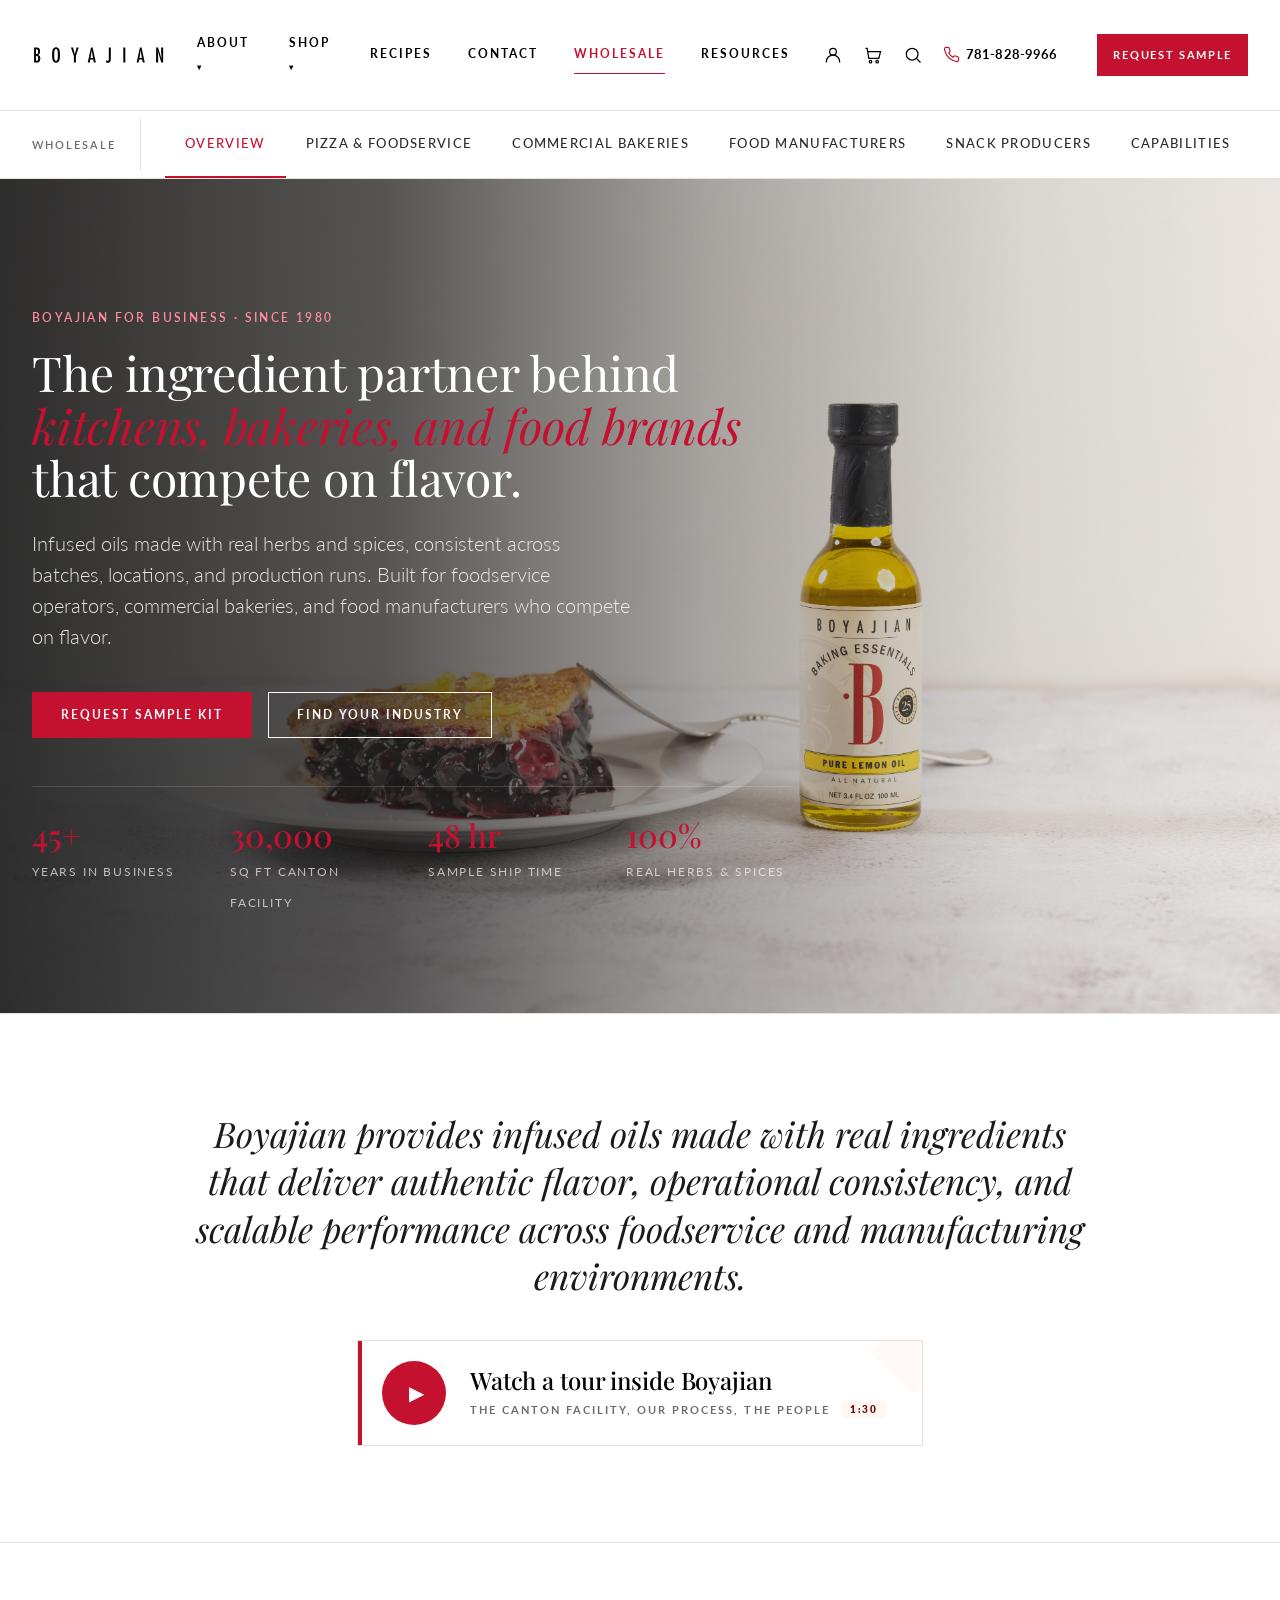
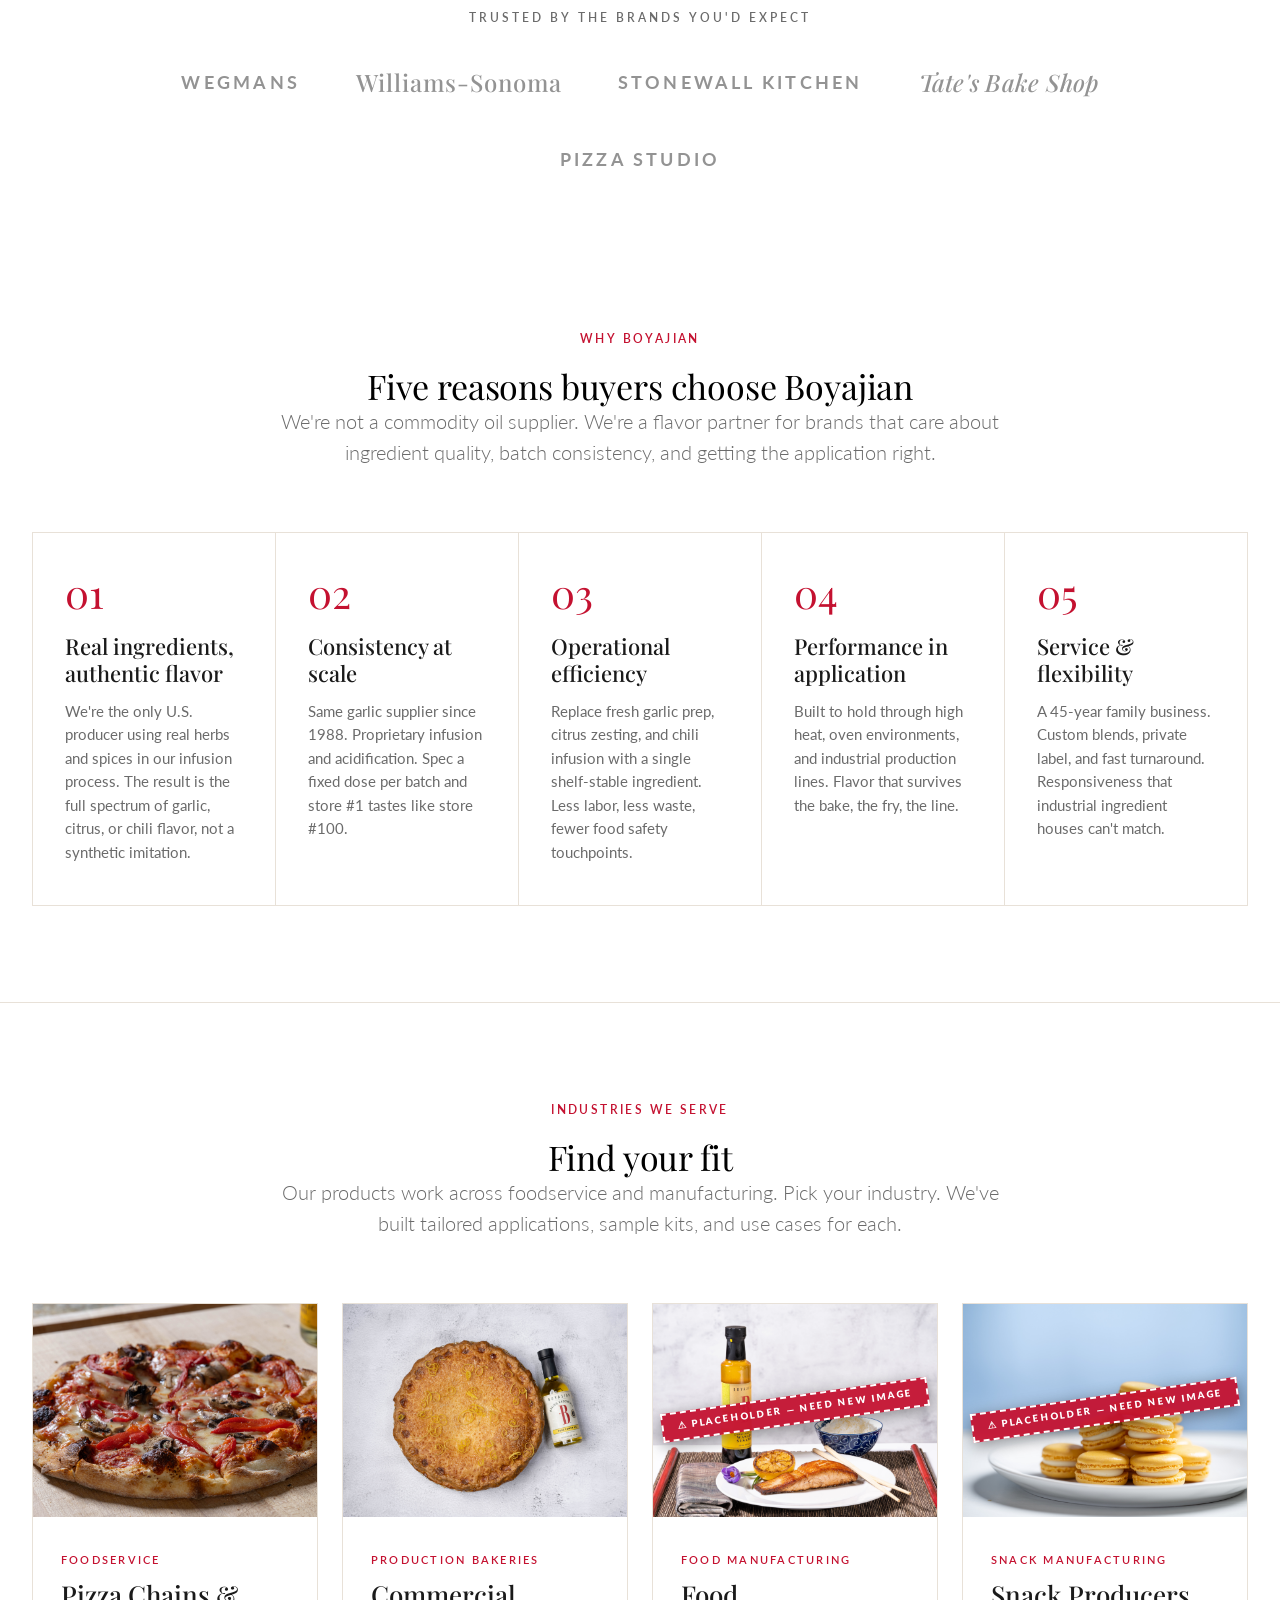
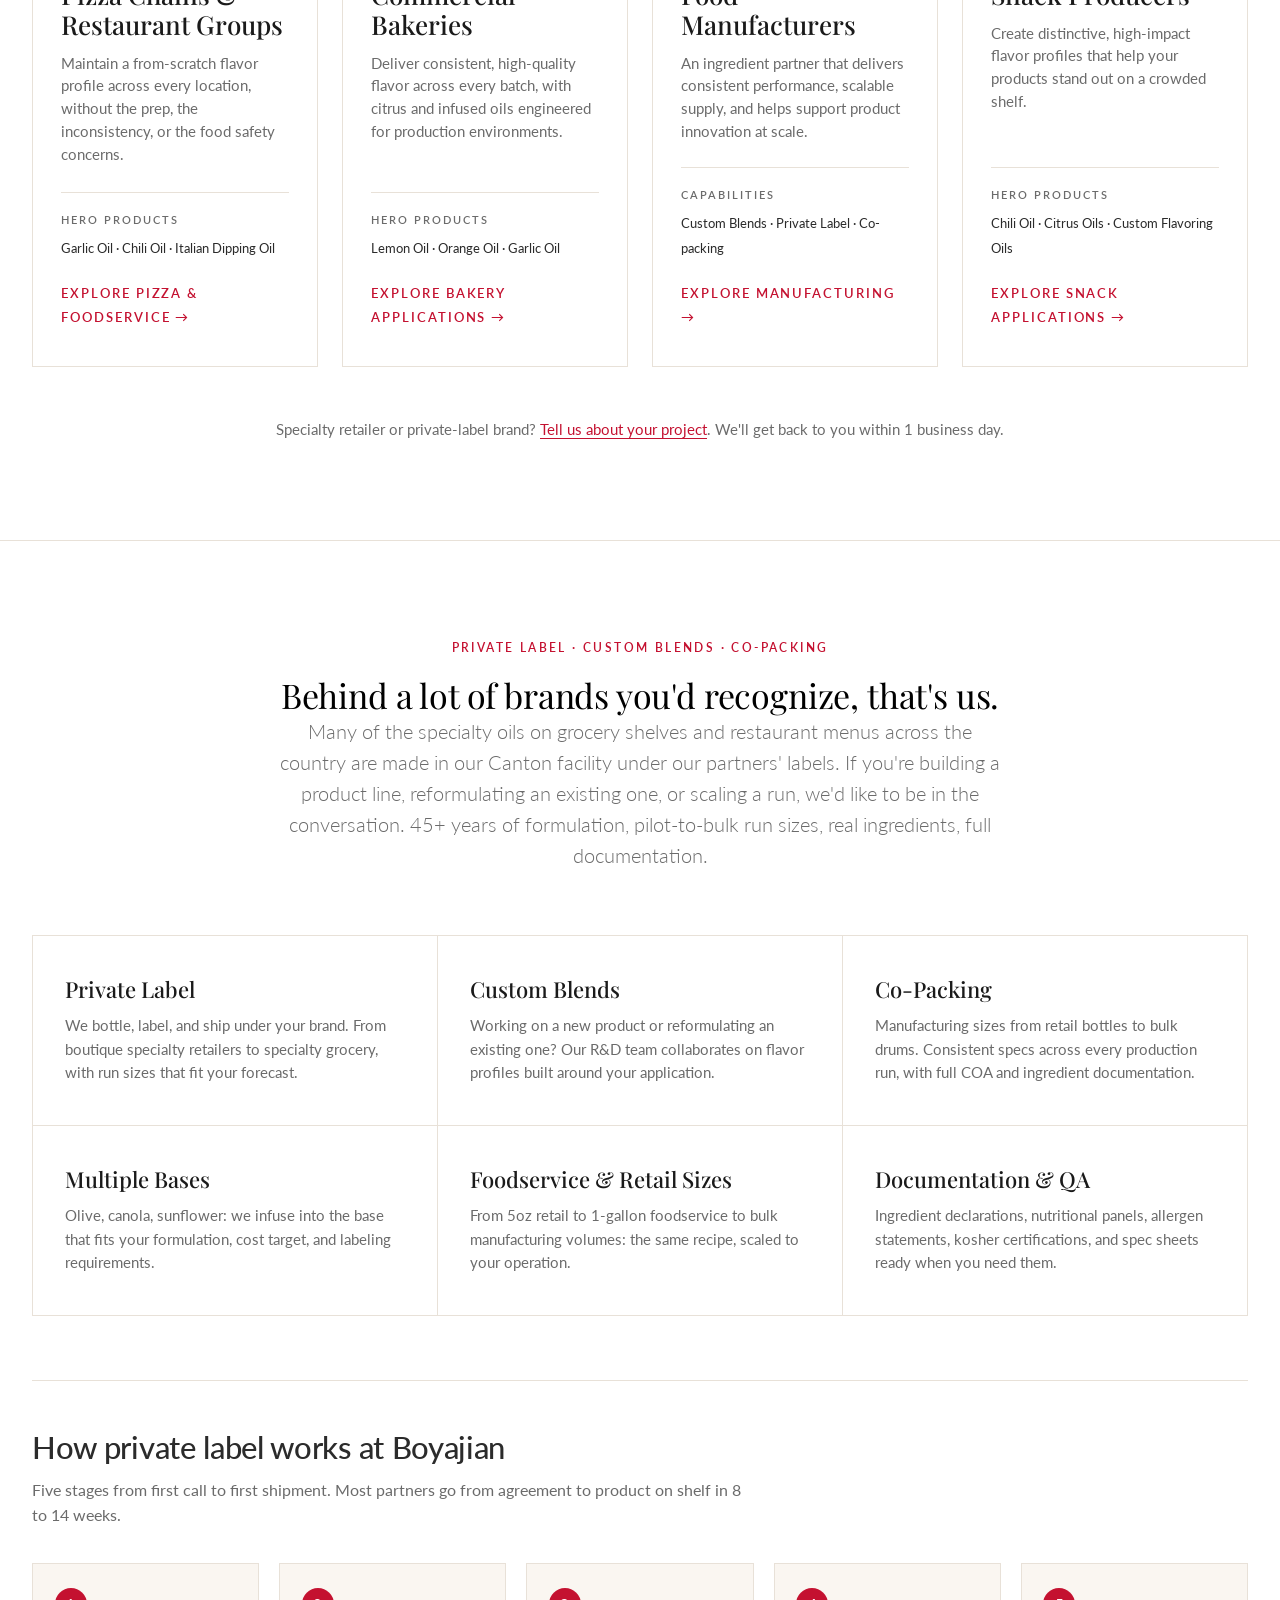
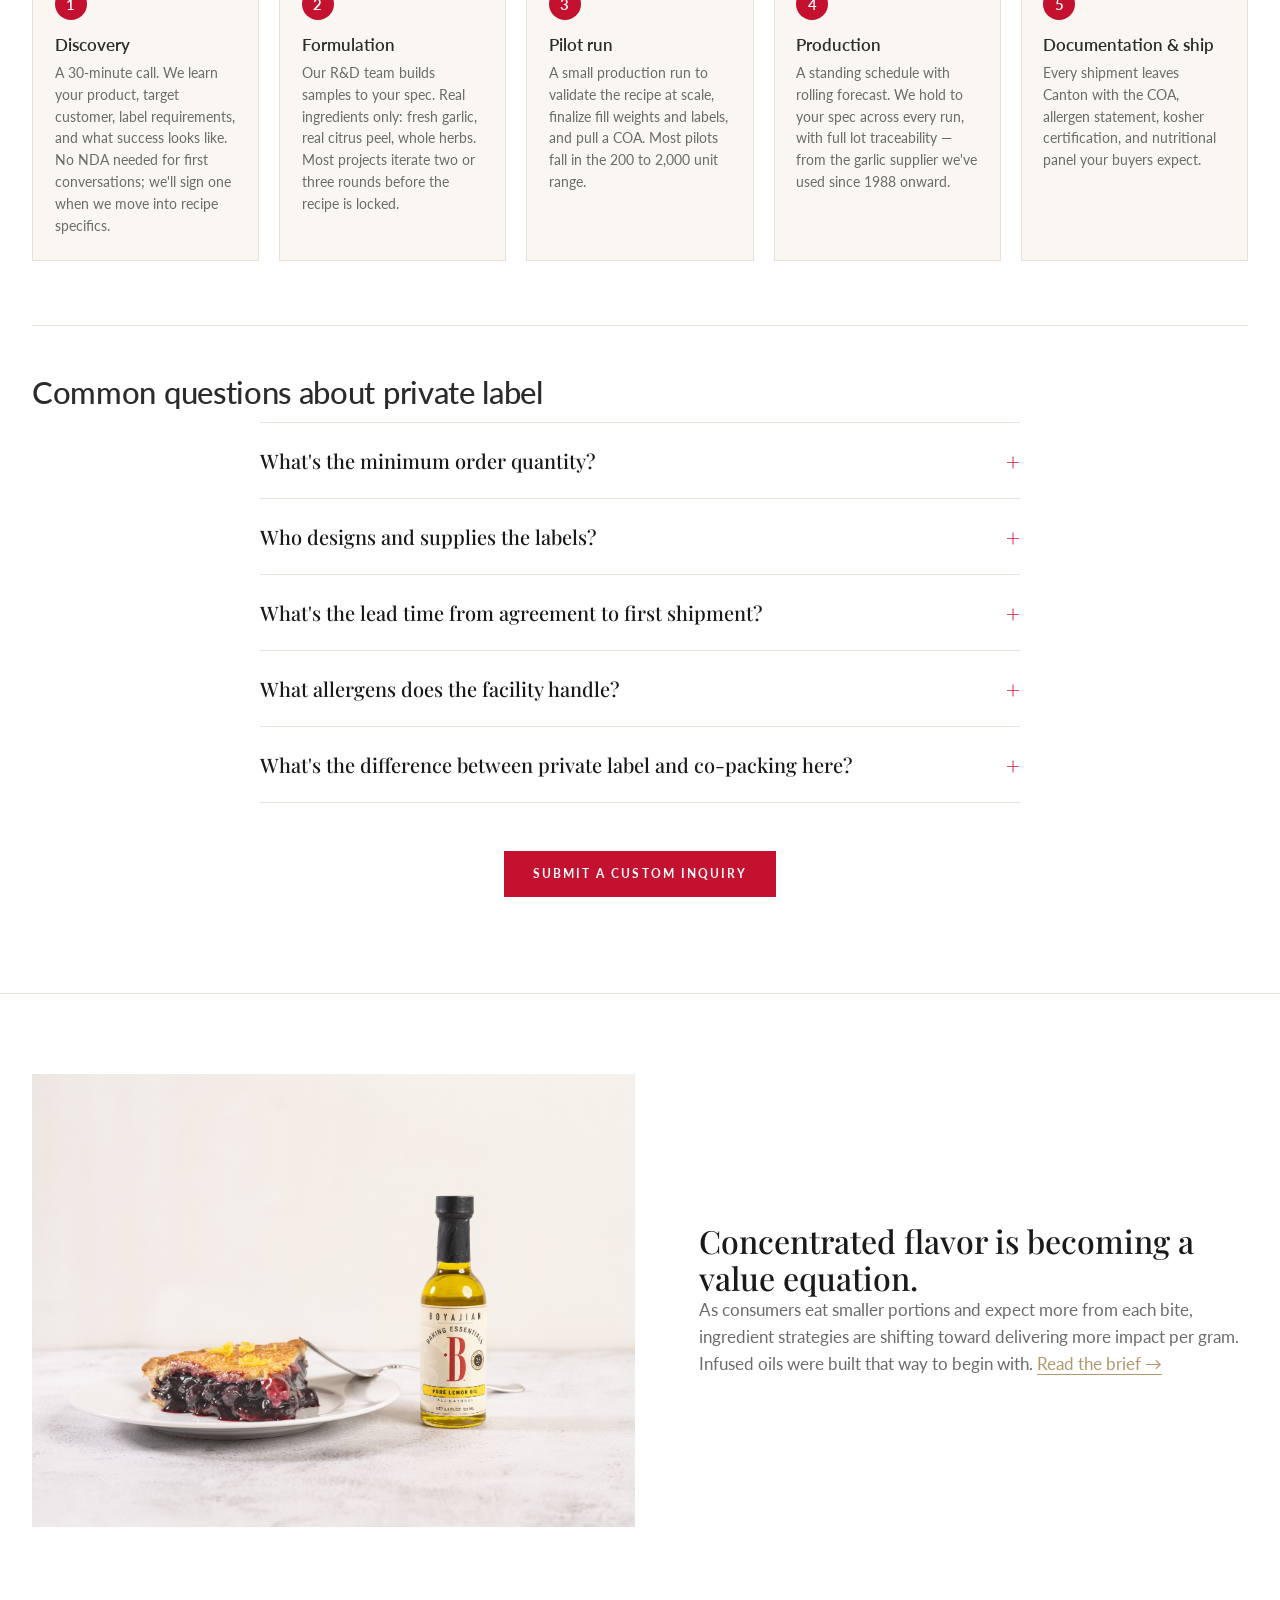
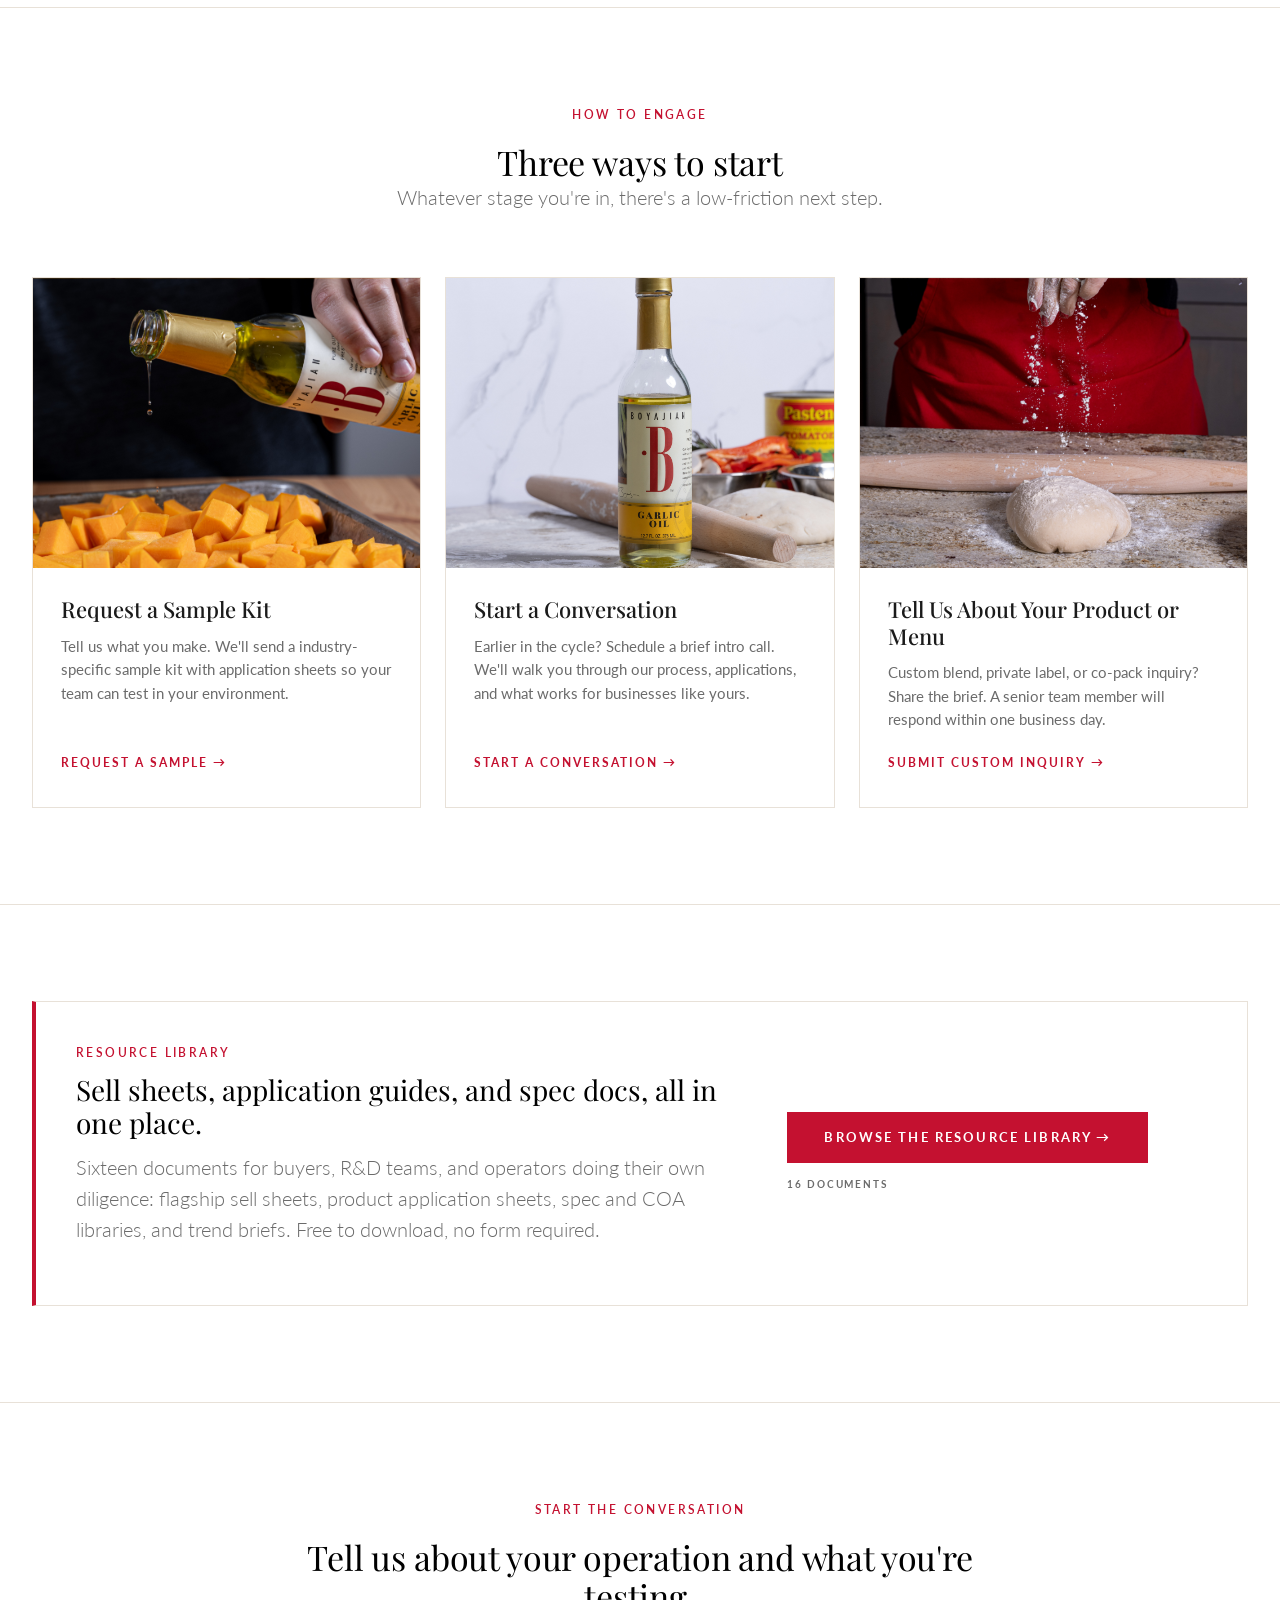
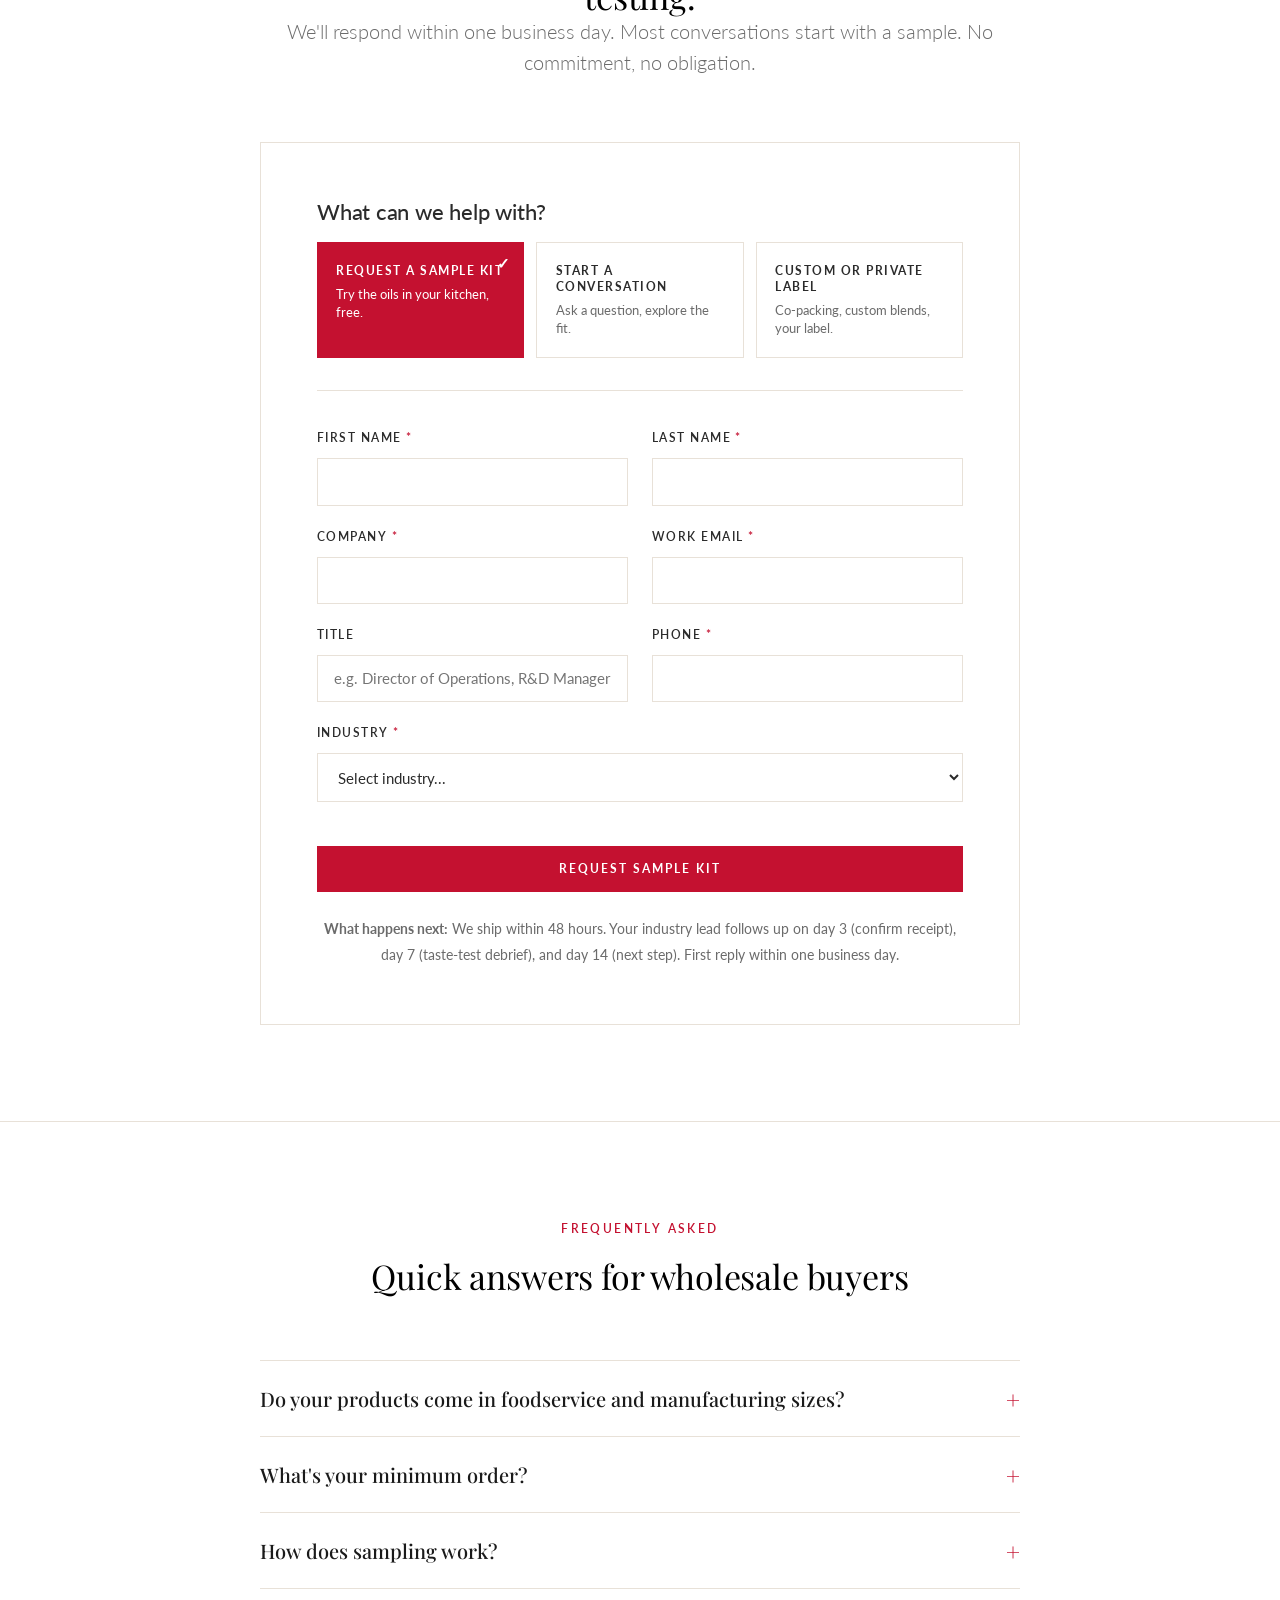
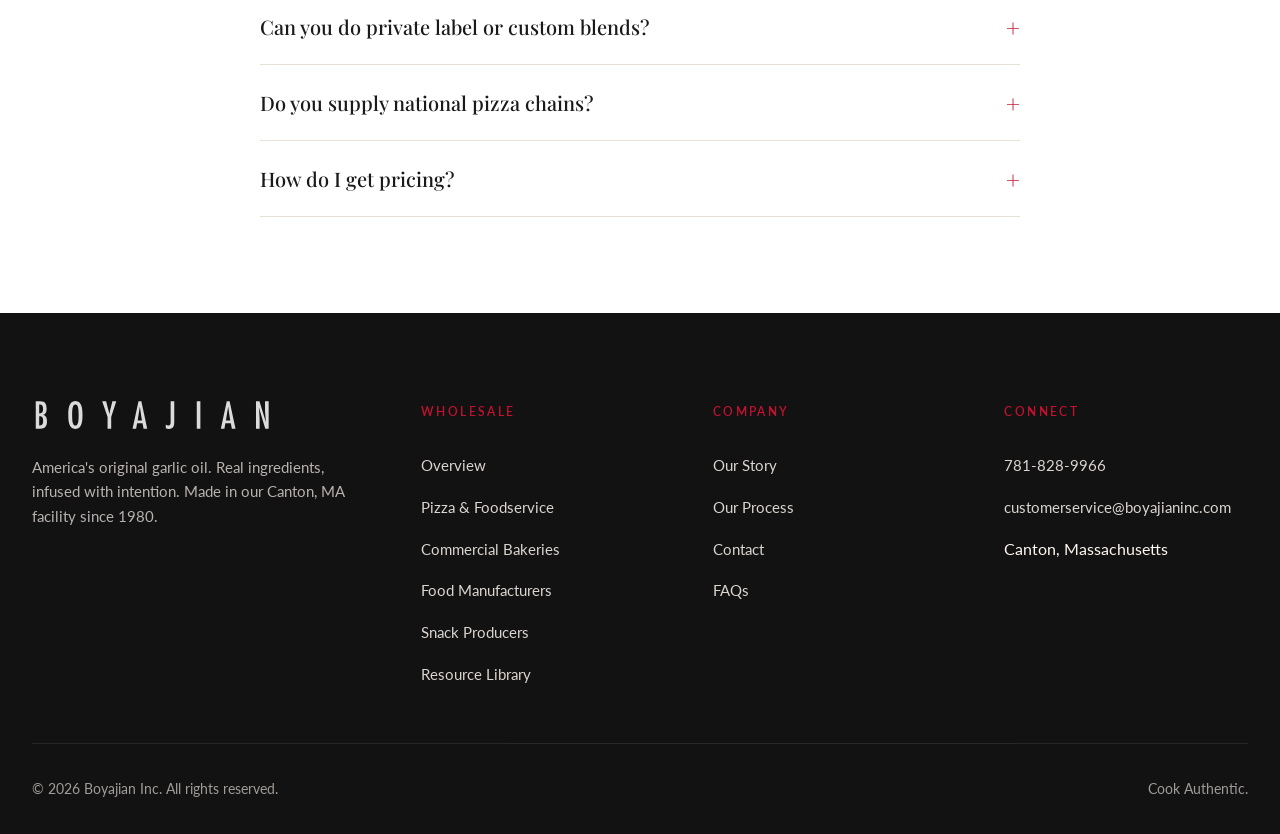
==== commit 54d13d85: "V2: dedicated lead-gen page, progressive form, private label deep-dive Rework of the conversion flow" ====
--- a/index.html
+++ b/index.html
@@ -306,17 +306,20 @@
 </section>
 
 <!-- ============================================================
-     MANUFACTURING CAPABILITIES (dark section)
+     PRIVATE LABEL · CO-PACKING · CUSTOM BLENDS
+     Canonical hub for private-label / manufacturing inquiries.
      ============================================================ -->
 <section class="section" id="capabilities">
+  <a id="private-label" style="display:block; position:relative; top:-140px;" aria-hidden="true"></a>
   <div class="container">
     <div class="section-header">
-      <span class="eyebrow">Manufacturing &amp; Capabilities</span>
-      <h2 class="display-lg">30,000 sq ft in Canton, MA, built for production and sized for partnership.</h2>
+      <span class="eyebrow">Private Label · Custom Blends · Co-Packing</span>
+      <h2 class="display-lg">Behind a lot of brands you'd recognize, that's us.</h2>
       <p class="lead text-muted">
-        Most of our customers find us through referral. The work is technical:
-        proprietary acidified garlic infusion, multiple oil bases, full QA documentation,
-        run sizes from pilot to bulk.
+        Many of the specialty oils on grocery shelves and restaurant menus across the country
+        are made in our Canton facility under our partners' labels. If you're building a product line,
+        reformulating an existing one, or scaling a run, we'd like to be in the conversation.
+        45+ years of formulation, pilot-to-bulk run sizes, real ingredients, full documentation.
       </p>
     </div>
 
@@ -364,8 +367,80 @@
       </div>
     </div>
 
+    <!-- HOW IT WORKS — private label process -->
+    <div class="pl-subsection">
+      <h3 class="pl-subsection__title">How private label works at Boyajian</h3>
+      <p class="pl-subsection__sub">Five stages from first call to first shipment. Most partners go from agreement to product on shelf in 8 to 14 weeks.</p>
+
+      <ol class="process-grid">
+        <li class="process-step">
+          <span class="process-step__num">1</span>
+          <h4 class="process-step__title">Discovery</h4>
+          <p>A 30-minute call. We learn your product, target customer, label requirements, and what success looks like. No NDA needed for first conversations; we'll sign one when we move into recipe specifics.</p>
+        </li>
+        <li class="process-step">
+          <span class="process-step__num">2</span>
+          <h4 class="process-step__title">Formulation</h4>
+          <p>Our R&amp;D team builds samples to your spec. Real ingredients only: fresh garlic, real citrus peel, whole herbs. Most projects iterate two or three rounds before the recipe is locked.</p>
+        </li>
+        <li class="process-step">
+          <span class="process-step__num">3</span>
+          <h4 class="process-step__title">Pilot run</h4>
+          <p>A small production run to validate the recipe at scale, finalize fill weights and labels, and pull a COA. Most pilots fall in the 200 to 2,000 unit range.</p>
+        </li>
+        <li class="process-step">
+          <span class="process-step__num">4</span>
+          <h4 class="process-step__title">Production</h4>
+          <p>A standing schedule with rolling forecast. We hold to your spec across every run, with full lot traceability — from the garlic supplier we've used since 1988 onward.</p>
+        </li>
+        <li class="process-step">
+          <span class="process-step__num">5</span>
+          <h4 class="process-step__title">Documentation &amp; ship</h4>
+          <p>Every shipment leaves Canton with the COA, allergen statement, kosher certification, and nutritional panel your buyers expect.</p>
+        </li>
+      </ol>
+    </div>
+
+    <!-- PRIVATE LABEL FAQs -->
+    <div class="pl-subsection">
+      <h3 class="pl-subsection__title">Common questions about private label</h3>
+
+      <div class="faq-list">
+        <div class="faq-item">
+          <button class="faq-question">What's the minimum order quantity?</button>
+          <div class="faq-answer">
+            <p>There's no universal MOQ. It depends on bottle size, label complexity, and whether the recipe is one we already make. Most first runs land between 1,000 and 5,000 units. We've gone smaller for pilots and much larger for established partners.</p>
+          </div>
+        </div>
+        <div class="faq-item">
+          <button class="faq-question">Who designs and supplies the labels?</button>
+          <div class="faq-answer">
+            <p>You do. We print and apply whatever artwork you provide. We can recommend bottle suppliers, cap suppliers, and label printers we've worked with, but the brand is yours all the way through.</p>
+          </div>
+        </div>
+        <div class="faq-item">
+          <button class="faq-question">What's the lead time from agreement to first shipment?</button>
+          <div class="faq-answer">
+            <p>For a recipe we already make in a bottle size we already run: 6 to 8 weeks. For a new formulation or new packaging: 10 to 14 weeks, including formulation rounds and the pilot run.</p>
+          </div>
+        </div>
+        <div class="faq-item">
+          <button class="faq-question">What allergens does the facility handle?</button>
+          <div class="faq-answer">
+            <p>Our Canton facility runs olive, canola, sunflower, garlic, citrus, herbs, and chili. We're not a peanut, tree nut, dairy, soy, gluten, or shellfish facility. Tell us what allergen statement your buyer needs and we'll confirm fit on the discovery call.</p>
+          </div>
+        </div>
+        <div class="faq-item">
+          <button class="faq-question">What's the difference between private label and co-packing here?</button>
+          <div class="faq-answer">
+            <p>Co-packing means you bring the recipe and we manufacture and bottle. Private label means we build the recipe around your spec, then manufacture and bottle. Many partners start with one and move to the other.</p>
+          </div>
+        </div>
+      </div>
+    </div>
+
     <div style="text-align:center; margin-top:3rem;">
-      <a href="#intake" class="btn btn--primary">Discuss Your Project</a>
+      <a href="request-sample.html?contact=custom" class="btn btn--primary">Submit a Custom Inquiry</a>
     </div>
   </div>
 </section>
@@ -477,16 +552,28 @@
     </div>
 
     <div class="form-card">
-      <!-- Three-way intent router -->
-      <span class="form-tabs-label">What would you like to do?</span>
-      <div class="form-tabs">
-        <button type="button" class="form-tab active" data-form-tab="sample">Request Sample Kit</button>
-        <button type="button" class="form-tab" data-form-tab="conversation">Start a Conversation</button>
-        <button type="button" class="form-tab" data-form-tab="custom">Custom / Private Label</button>
+      <!-- Inquiry type selector (radio-style cards) — sits at top of always-visible form -->
+      <div class="form-intent" data-step-id="1">
+        <span class="form-intent__label">What can we help with?</span>
+        <div class="form-options" role="radiogroup" aria-label="What can we help with?">
+          <button type="button" class="form-option active" data-form-tab="sample" role="radio" aria-checked="true">
+            <span class="form-option__title">Request a sample kit</span>
+            <span class="form-option__hint">Try the oils in your kitchen, free.</span>
+          </button>
+          <button type="button" class="form-option" data-form-tab="conversation" role="radio" aria-checked="false">
+            <span class="form-option__title">Start a conversation</span>
+            <span class="form-option__hint">Ask a question, explore the fit.</span>
+          </button>
+          <button type="button" class="form-option" data-form-tab="custom" role="radio" aria-checked="false">
+            <span class="form-option__title">Custom or private label</span>
+            <span class="form-option__hint">Co-packing, custom blends, your label.</span>
+          </button>
+        </div>
       </div>
 
       <form data-intake-form data-intent="sample" novalidate>
         <input type="hidden" name="intent" value="sample" />
+        <input type="hidden" name="source_page" value="hub" />
 
         <div class="form-row">
           <div class="form-field">
@@ -523,8 +610,8 @@
 
         <div class="form-row form-row--full">
           <div class="form-field">
-            <label>Industry</label>
-            <select name="segment">
+            <label>Industry <span class="req">*</span></label>
+            <select name="segment" data-segment-select required>
               <option value="">Select industry...</option>
               <option value="pizza">Pizza chain / restaurant group</option>
               <option value="foodservice">Other foodservice operator</option>
@@ -680,7 +767,7 @@
         <h4>Company</h4>
         <ul>
           <li><a href="https://boyajianinc.com/story/">Our Story</a></li>
-          <li><a href="https://boya          <li><a href="https://boyajianinc.com/process/">Our Process</a></li>
+          <li><a href="https://boyajianinc.com/process/">Our Process</a></li>
           <li><a href="https://boyajianinc.com/contact/">Contact</a></li>
           <li><a href="https://boyajianinc.com/faqs/">FAQs</a></li>
         </ul>
--- a/assets/style.css
+++ b/assets/style.css
@@ -438,8 +438,14 @@
   background: var(--b-white);
   border-bottom: 1px solid var(--b-border);
   position: sticky;
-  top: 73px;
+  top: 92px;
   z-index: 90;
+}
+@media (max-width: 900px) {
+  .subnav { top: 72px; }
+}
+@media (max-width: 600px) {
+  .subnav { top: 64px; }
 }
 
 .subnav__inner {
@@ -2360,3 +2366,350 @@
   transition: background 0.25s var(--ease);
 }
 .inline-cta a:hover { background: var(--b-cream); color: var(--b-red); }
+
+
+/* ==========================================================================
+   PROGRESSIVE FORM — Step 1 (option cards) + Step 2 (form body, hidden until pick)
+   Used on index.html (embedded) and request-sample.html (dedicated landing).
+   ========================================================================== */
+.form-step { }
+.form-step + .form-step { margin-top: 2.25rem; padding-top: 2rem; border-top: 1px solid var(--b-border); }
+
+.form-step__num {
+  font-size: 0.7rem;
+  font-weight: 700;
+  letter-spacing: 0.18em;
+  text-transform: uppercase;
+  color: var(--b-red);
+  margin-bottom: 0.4rem;
+  display: block;
+}
+.form-step__divider { color: var(--b-border); margin: 0 0.15rem; }
+
+.form-step__label {
+  font-family: var(--font-serif);
+  font-size: 1.45rem;
+  font-weight: 500;
+  letter-spacing: -0.01em;
+  color: var(--b-charcoal);
+  margin-bottom: 1.25rem;
+  display: block;
+  line-height: 1.25;
+}
+
+/* Step 1 — three option cards */
+.form-options {
+  display: grid;
+  grid-template-columns: repeat(3, 1fr);
+  gap: 0.75rem;
+}
+.form-option {
+  display: flex;
+  flex-direction: column;
+  gap: 0.4rem;
+  text-align: left;
+  padding: 1.25rem 1.15rem;
+  background: var(--b-white);
+  border: 1.5px solid var(--b-border);
+  font-family: var(--font-sans);
+  color: var(--b-charcoal);
+  cursor: pointer;
+  transition: all 0.2s var(--ease);
+  position: relative;
+}
+.form-option__title {
+  font-size: 0.78rem;
+  font-weight: 700;
+  letter-spacing: 0.12em;
+  text-transform: uppercase;
+  line-height: 1.25;
+}
+.form-option__hint {
+  font-size: 0.82rem;
+  font-weight: 400;
+  letter-spacing: 0;
+  text-transform: none;
+  color: var(--b-gray);
+  line-height: 1.4;
+}
+.form-option:hover {
+  border-color: var(--b-black);
+  background: var(--b-paper);
+}
+.form-option:hover .form-option__title { color: var(--b-black); }
+
+.form-option.active {
+  background: var(--b-red);
+  border-color: var(--b-red);
+  color: var(--b-white);
+}
+.form-option.active .form-option__title,
+.form-option.active .form-option__hint { color: var(--b-white); }
+.form-option.active::after {
+  content: "\2713";
+  position: absolute;
+  top: 0.65rem;
+  right: 0.85rem;
+  font-size: 0.95rem;
+  font-weight: 700;
+  color: var(--b-white);
+}
+.form-option.active:hover {
+  background: var(--b-red-dark);
+  border-color: var(--b-red-dark);
+}
+
+@media (max-width: 720px) {
+  .form-options { grid-template-columns: 1fr; }
+}
+
+/* ==========================================================================
+   LEAD-GEN PAGE  (request-sample.html)
+   ========================================================================== */
+.lg-container--narrow { max-width: 880px; }
+
+.lg-breadcrumb {
+  background: var(--b-white);
+  border-bottom: 1px solid var(--b-border);
+  position: sticky;
+  top: 92px;
+  z-index: 90;
+}
+@media (max-width: 900px) {
+  .lg-breadcrumb { top: 72px; }
+}
+@media (max-width: 600px) {
+  .lg-breadcrumb { top: 64px; }
+}
+.lg-breadcrumb__inner {
+  max-width: var(--container-max);
+  margin: 0 auto;
+  padding: 0.9rem 2rem;
+  display: flex;
+  align-items: center;
+  gap: 0.5rem;
+  font-size: 0.78rem;
+  font-weight: 500;
+  letter-spacing: 0.08em;
+  text-transform: uppercase;
+  color: var(--b-gray);
+}
+.lg-breadcrumb a {
+  color: var(--b-charcoal);
+  border-bottom: 1px solid transparent;
+  padding-bottom: 1px;
+  transition: color 0.25s var(--ease);
+}
+.lg-breadcrumb a:hover { color: var(--b-red); border-bottom-color: var(--b-red); }
+.lg-breadcrumb__sep { color: var(--b-border); }
+.lg-breadcrumb__current { color: var(--b-red); }
+
+.lead-gen .lead-gen__head {
+  text-align: center;
+  max-width: 720px;
+  margin: 0 auto 2.5rem;
+}
+.lead-gen .lead-gen__head .eyebrow { color: var(--b-red); }
+.lead-gen .lead-gen__head .display-lg { margin-bottom: 0.9rem; }
+
+.form-card--lead-gen { padding: 2.75rem; }
+@media (max-width: 720px) {
+  .form-card--lead-gen { padding: 1.75rem 1.25rem; }
+}
+
+.lead-gen__trust {
+  list-style: none;
+  padding: 0;
+  margin: 2.75rem 0 0;
+  display: grid;
+  grid-template-columns: repeat(4, 1fr);
+  gap: 1.5rem;
+  border-top: 1px solid var(--b-border);
+  padding-top: 2.5rem;
+}
+.lead-gen__trust li {
+  text-align: center;
+  display: flex;
+  flex-direction: column;
+  gap: 0.35rem;
+}
+.lead-gen__trust strong {
+  font-family: var(--font-serif);
+  font-size: 1.05rem;
+  font-weight: 600;
+  color: var(--b-charcoal);
+  letter-spacing: -0.01em;
+}
+.lead-gen__trust span {
+  font-size: 0.8rem;
+  color: var(--b-gray);
+  line-height: 1.4;
+}
+@media (max-width: 720px) {
+  .lead-gen__trust { grid-template-columns: 1fr 1fr; }
+}
+
+/* ==========================================================================
+   SUB-PAGE LEAD-GEN CTA BLOCK
+   ========================================================================== */
+.lead-gen-cta {
+  background: var(--b-cream);
+  padding: 4rem 2rem;
+  text-align: center;
+  border-top: 1px solid var(--b-border);
+  border-bottom: 1px solid var(--b-border);
+}
+.lead-gen-cta__inner {
+  max-width: 720px;
+  margin: 0 auto;
+}
+.lead-gen-cta .eyebrow { color: var(--b-red); }
+.lead-gen-cta h2 {
+  font-family: var(--font-serif);
+  font-size: clamp(1.85rem, 3.5vw, 2.65rem);
+  font-weight: 500;
+  letter-spacing: -0.01em;
+  line-height: 1.15;
+  margin: 0.65rem 0 1rem;
+  color: var(--b-charcoal);
+}
+.lead-gen-cta p {
+  color: var(--b-gray);
+  font-size: 1.05rem;
+  line-height: 1.55;
+  margin: 0 auto 1.75rem;
+  max-width: 580px;
+}
+.lead-gen-cta__btns {
+  display: inline-flex;
+  gap: 0.75rem;
+  flex-wrap: wrap;
+  justify-content: center;
+}
+.lead-gen-cta__meta {
+  margin-top: 1.5rem;
+  font-size: 0.78rem;
+  color: var(--b-gray);
+  letter-spacing: 0.04em;
+}
+.lead-gen-cta__meta strong { color: var(--b-charcoal); }
+.lead-gen-cta__meta span + span::before {
+  content: "\B7";
+  margin: 0 0.6rem;
+  color: var(--b-border);
+}
+
+
+/* ==========================================================================
+   FORM INTENT PICKER — radio-style cards above always-visible form
+   ========================================================================== */
+.form-intent {
+  margin-bottom: 2.25rem;
+  padding-bottom: 2rem;
+  border-bottom: 1px solid var(--b-border);
+}
+.form-intent__label {
+  font-family: var(--font-serif);
+  font-size: 1.35rem;
+  font-weight: 500;
+  letter-spacing: -0.01em;
+  color: var(--b-charcoal);
+  margin-bottom: 1rem;
+  display: block;
+  line-height: 1.25;
+}
+
+
+/* ==========================================================================
+   PRIVATE LABEL HUB — process steps, partner chips, sub-section headers
+   ========================================================================== */
+.pl-subsection {
+  margin-top: 4rem;
+  padding-top: 3rem;
+  border-top: 1px solid var(--b-border);
+}
+.pl-subsection__title {
+  font-family: var(--font-serif);
+  font-size: clamp(1.5rem, 2.6vw, 1.95rem);
+  font-weight: 500;
+  letter-spacing: -0.01em;
+  line-height: 1.2;
+  color: var(--b-charcoal);
+  margin-bottom: 0.65rem;
+}
+.pl-subsection__sub {
+  color: var(--b-gray);
+  font-size: 1.02rem;
+  line-height: 1.55;
+  margin-bottom: 2.25rem;
+  max-width: 720px;
+}
+
+/* Process steps — numbered cards, 5 across on desktop, stacked on mobile */
+.process-grid {
+  list-style: none;
+  padding: 0;
+  margin: 0;
+  display: grid;
+  grid-template-columns: repeat(5, 1fr);
+  gap: 1.25rem;
+}
+.process-step {
+  background: var(--b-paper);
+  border: 1px solid var(--b-border);
+  padding: 1.5rem 1.35rem;
+  position: relative;
+}
+.process-step__num {
+  display: inline-flex;
+  align-items: center;
+  justify-content: center;
+  width: 2rem;
+  height: 2rem;
+  background: var(--b-red);
+  color: var(--b-white);
+  font-family: var(--font-serif);
+  font-size: 0.95rem;
+  font-weight: 600;
+  border-radius: 50%;
+  margin-bottom: 0.85rem;
+}
+.process-step__title {
+  font-family: var(--font-serif);
+  font-size: 1.05rem;
+  font-weight: 600;
+  color: var(--b-charcoal);
+  margin: 0 0 0.45rem;
+  line-height: 1.25;
+}
+.process-step p {
+  font-size: 0.88rem;
+  color: var(--b-gray);
+  line-height: 1.55;
+  margin: 0;
+}
+@media (max-width: 1000px) {
+  .process-grid { grid-template-columns: repeat(2, 1fr); }
+}
+@media (max-width: 600px) {
+  .process-grid { grid-template-columns: 1fr; }
+}
+
+/* Partner chips */
+.partner-chips {
+  list-style: none;
+  padding: 0;
+  margin: 0;
+  display: flex;
+  flex-wrap: wrap;
+  gap: 0.6rem;
+}
+.partner-chips li {
+  background: var(--b-cream);
+  border: 1px solid var(--b-border);
+  padding: 0.55rem 1rem;
+  font-size: 0.85rem;
+  font-weight: 500;
+  color: var(--b-charcoal);
+  letter-spacing: 0.01em;
+}
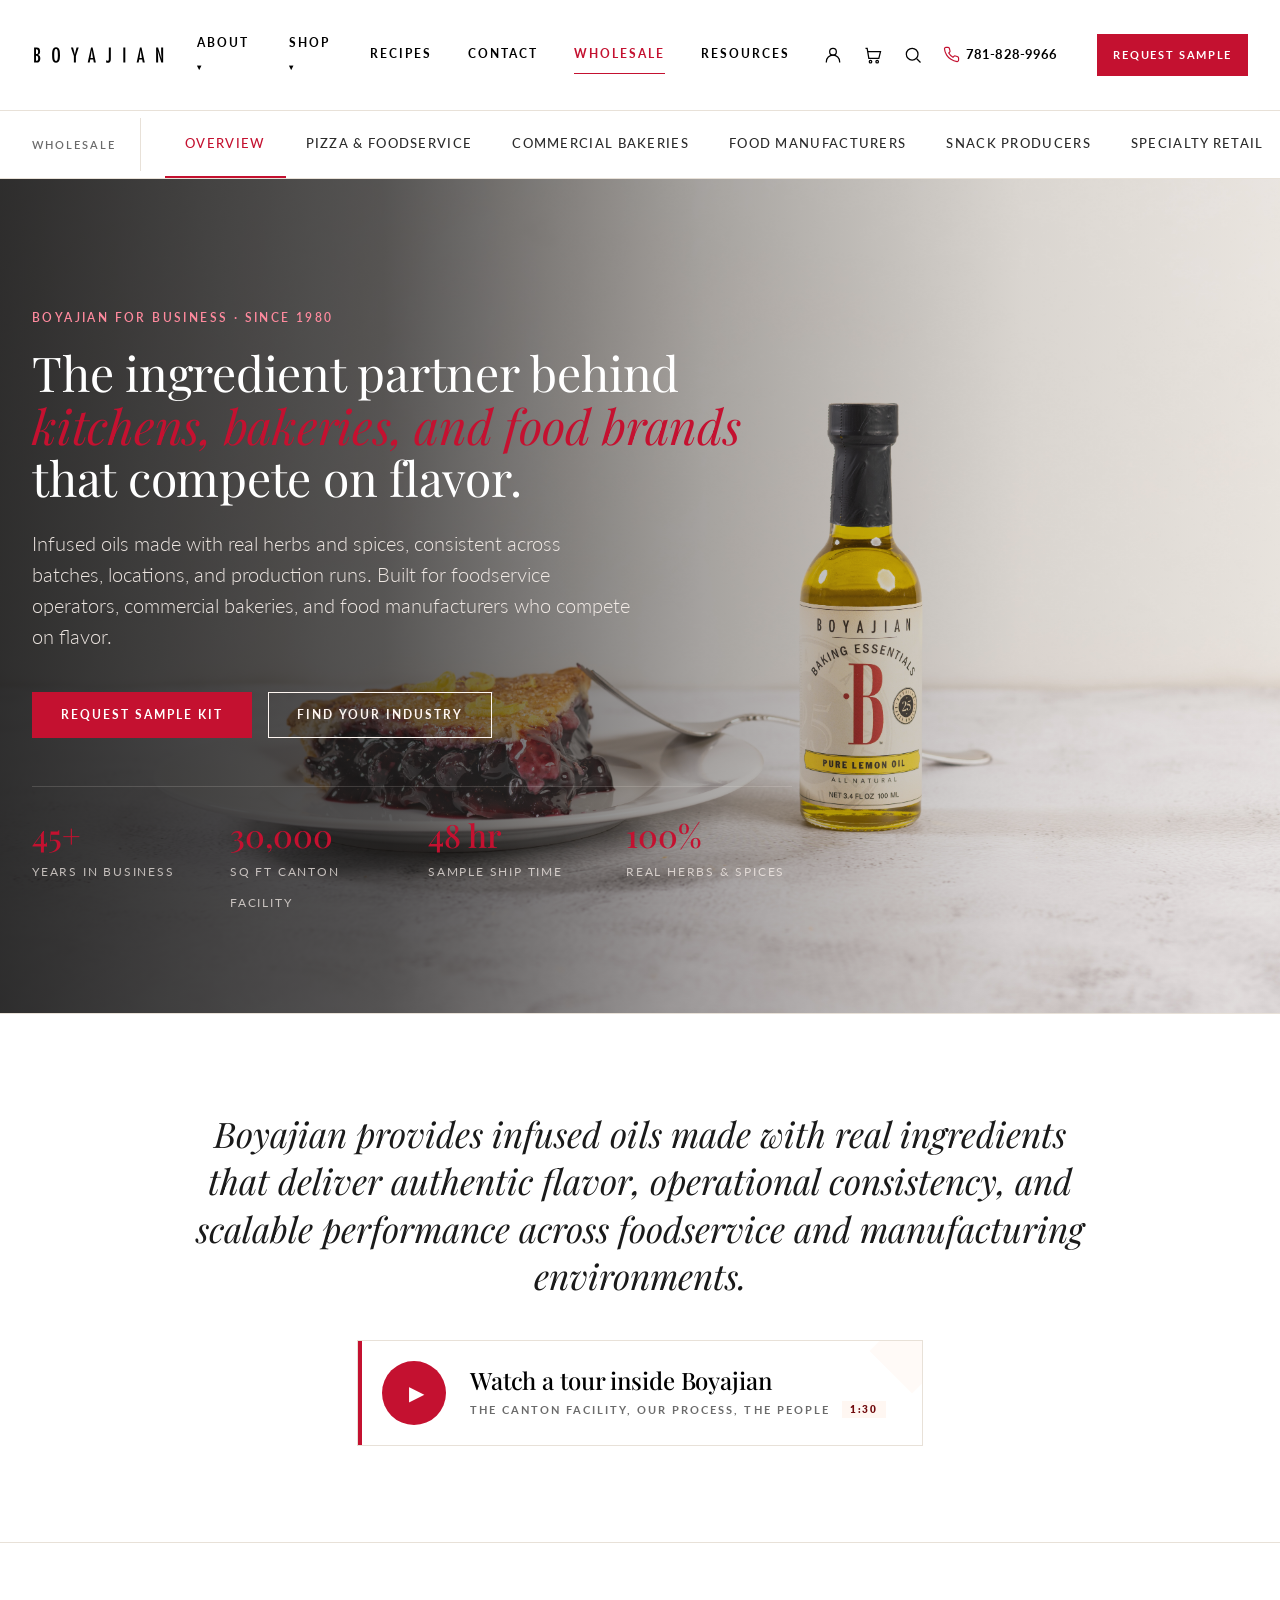
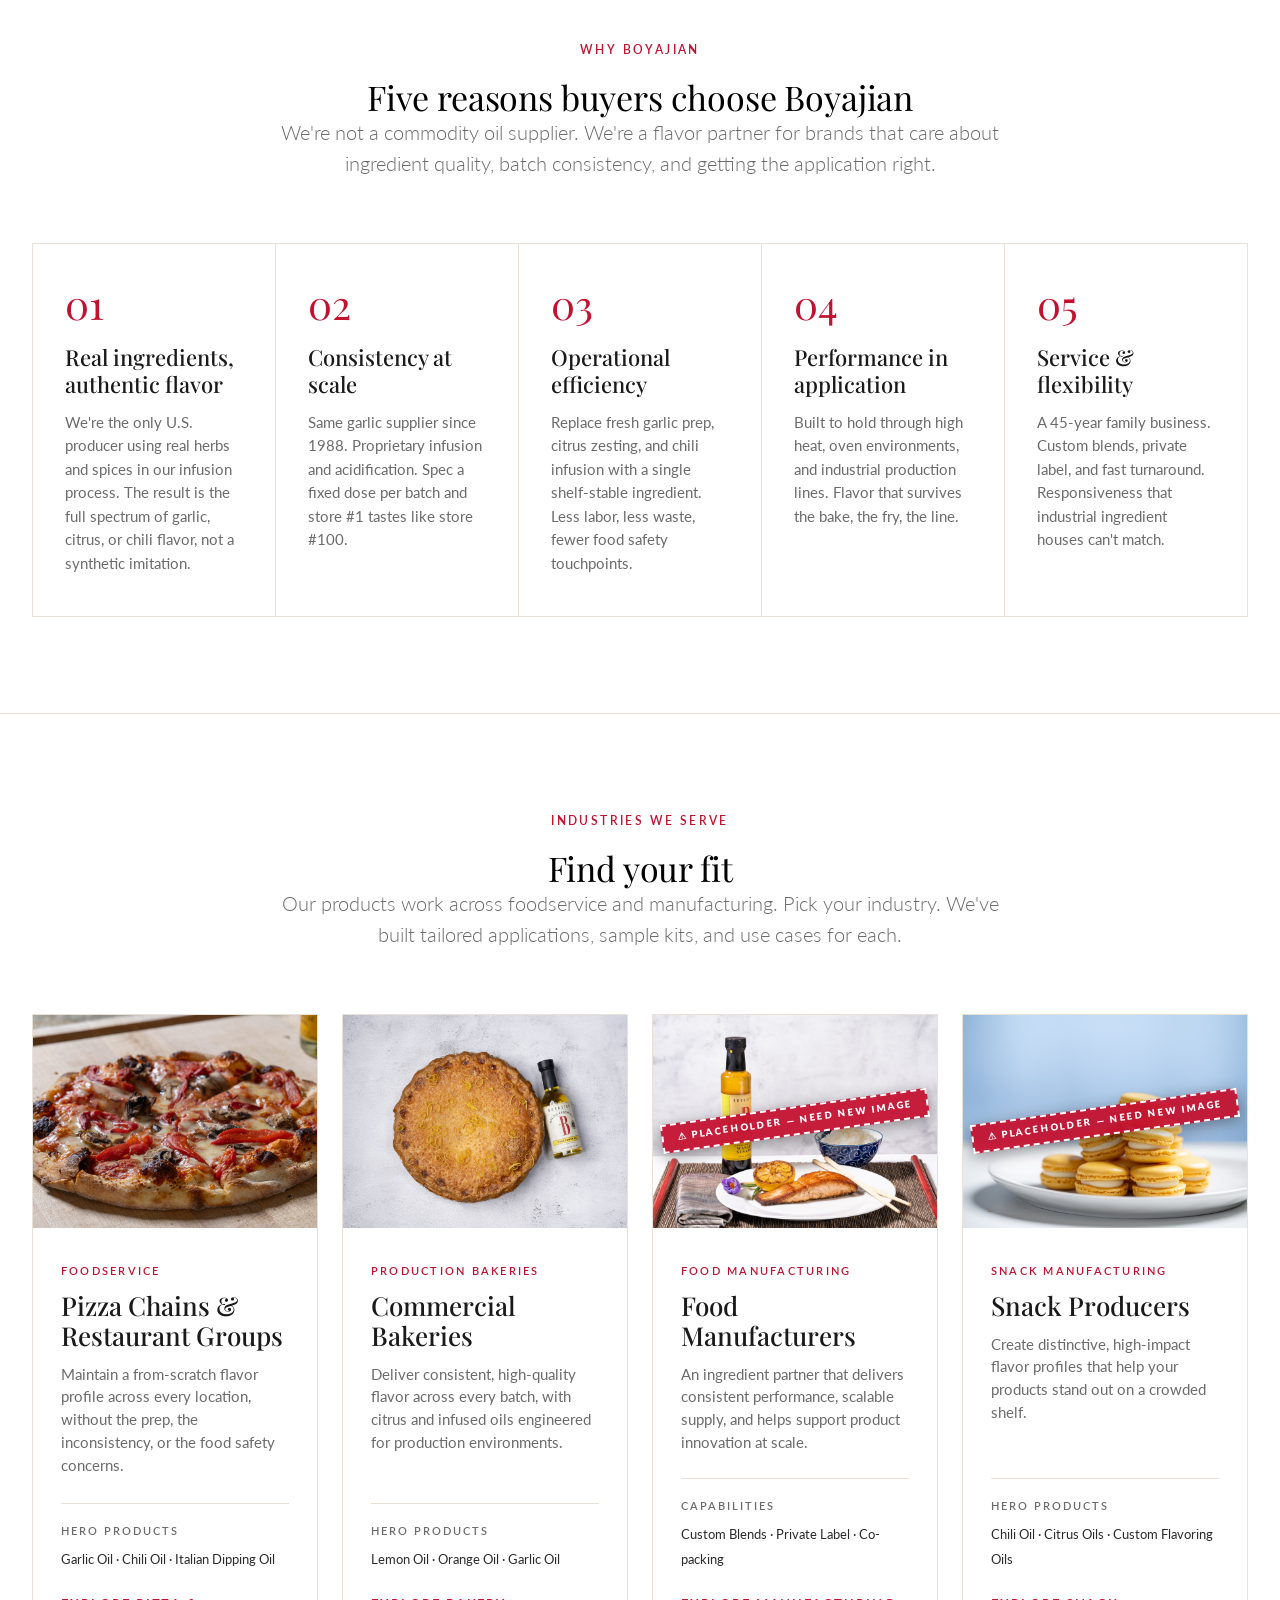
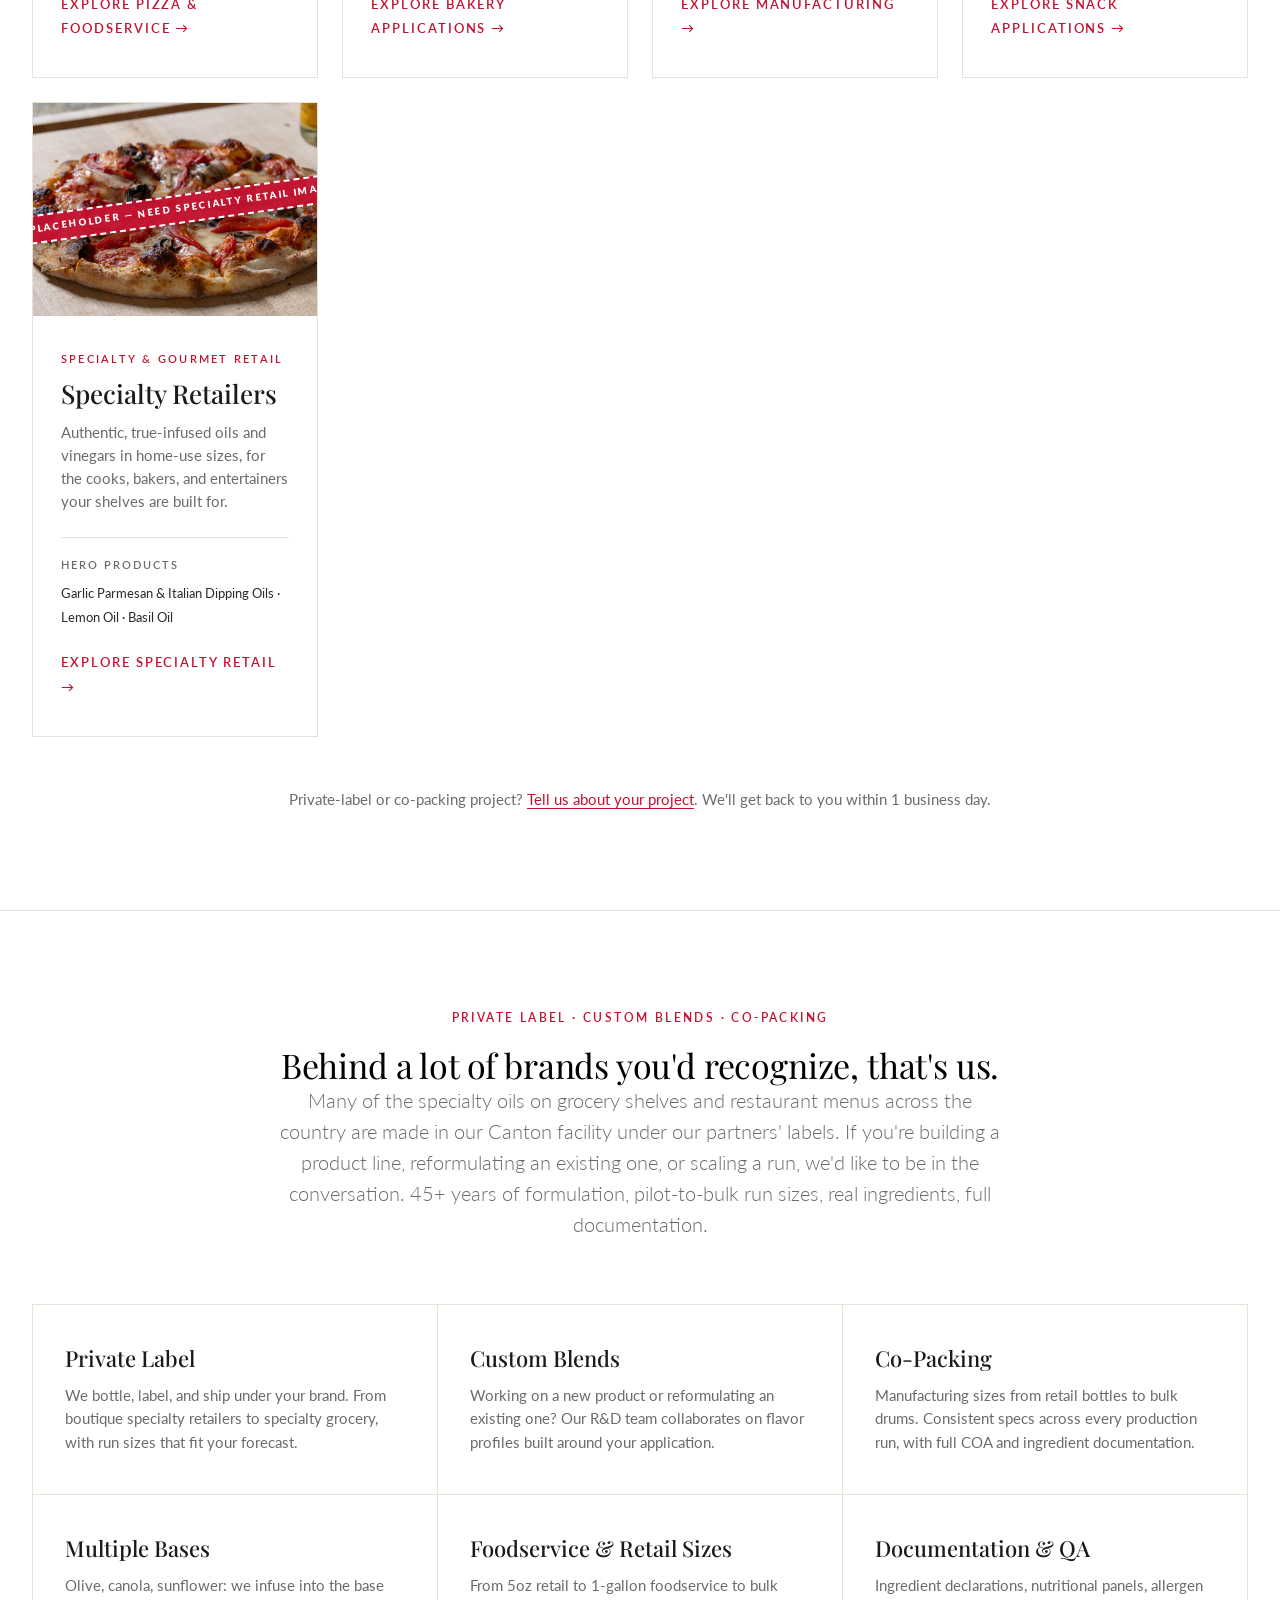
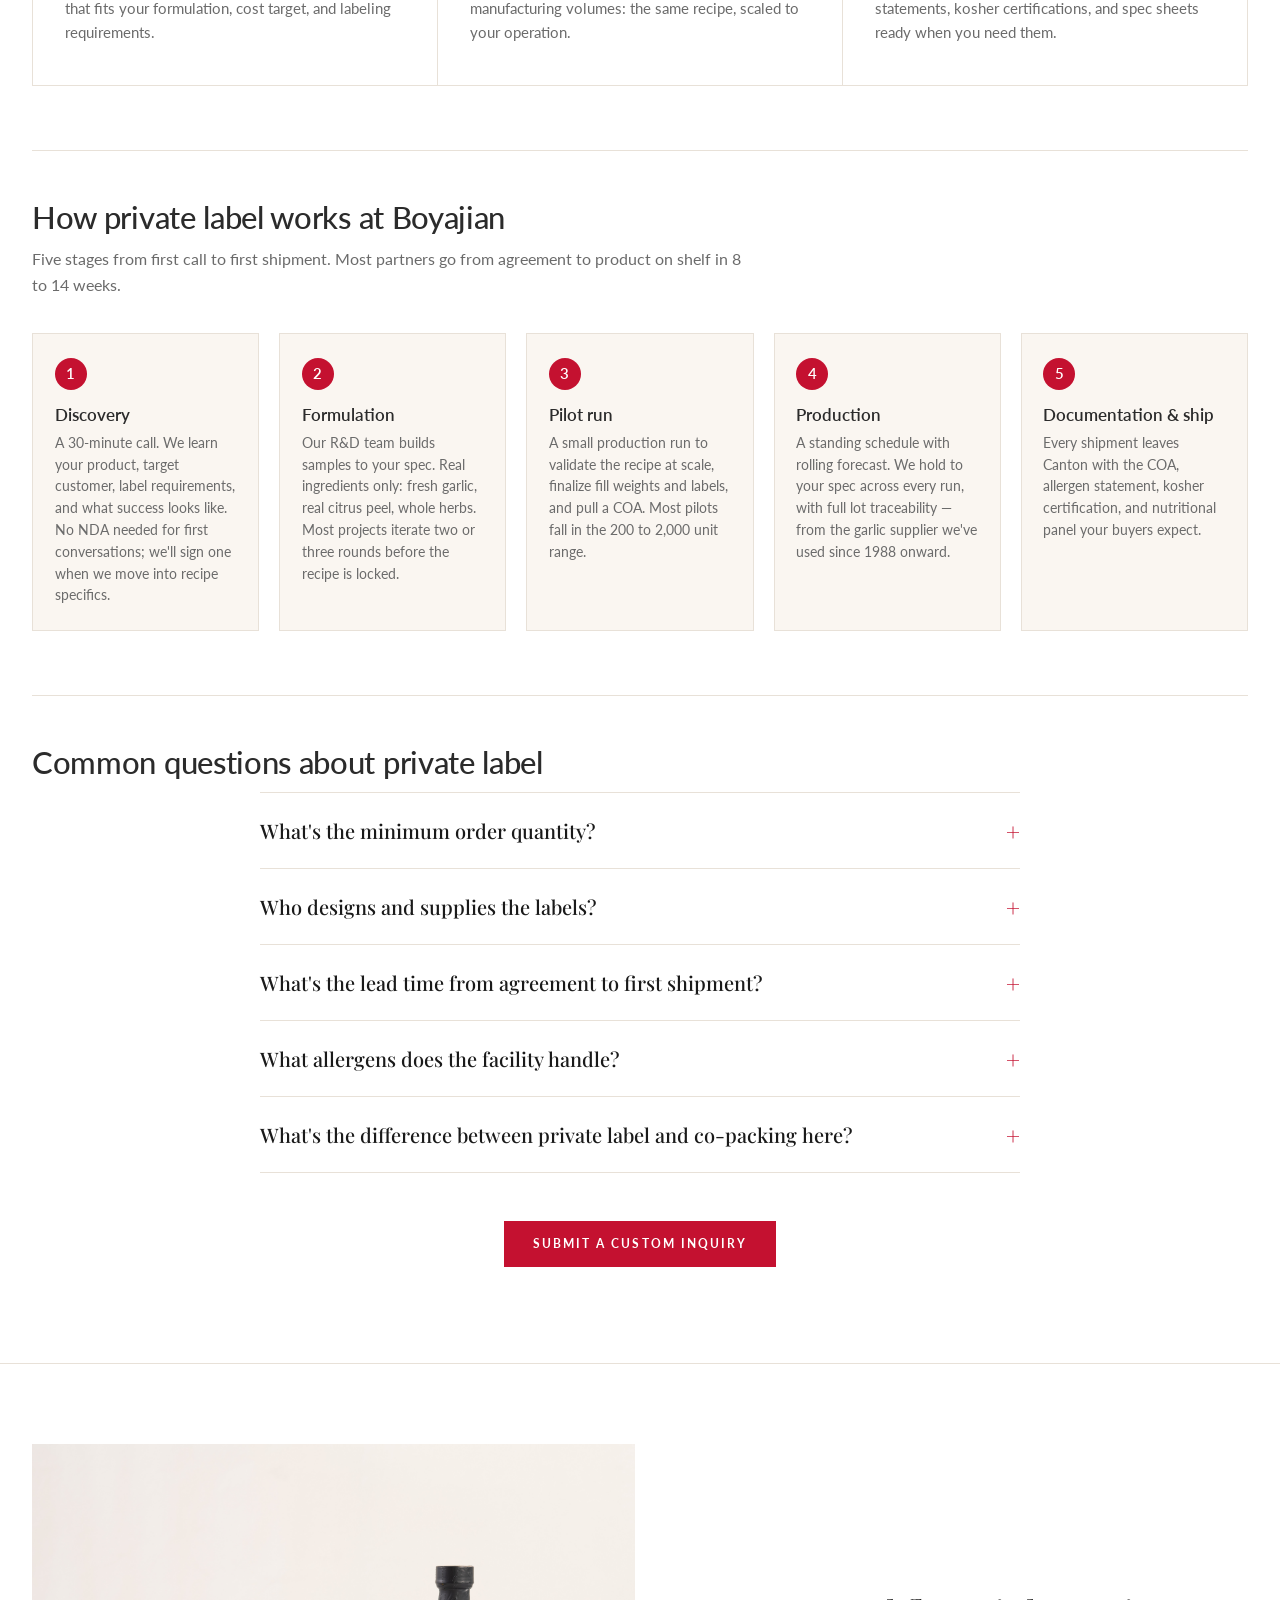
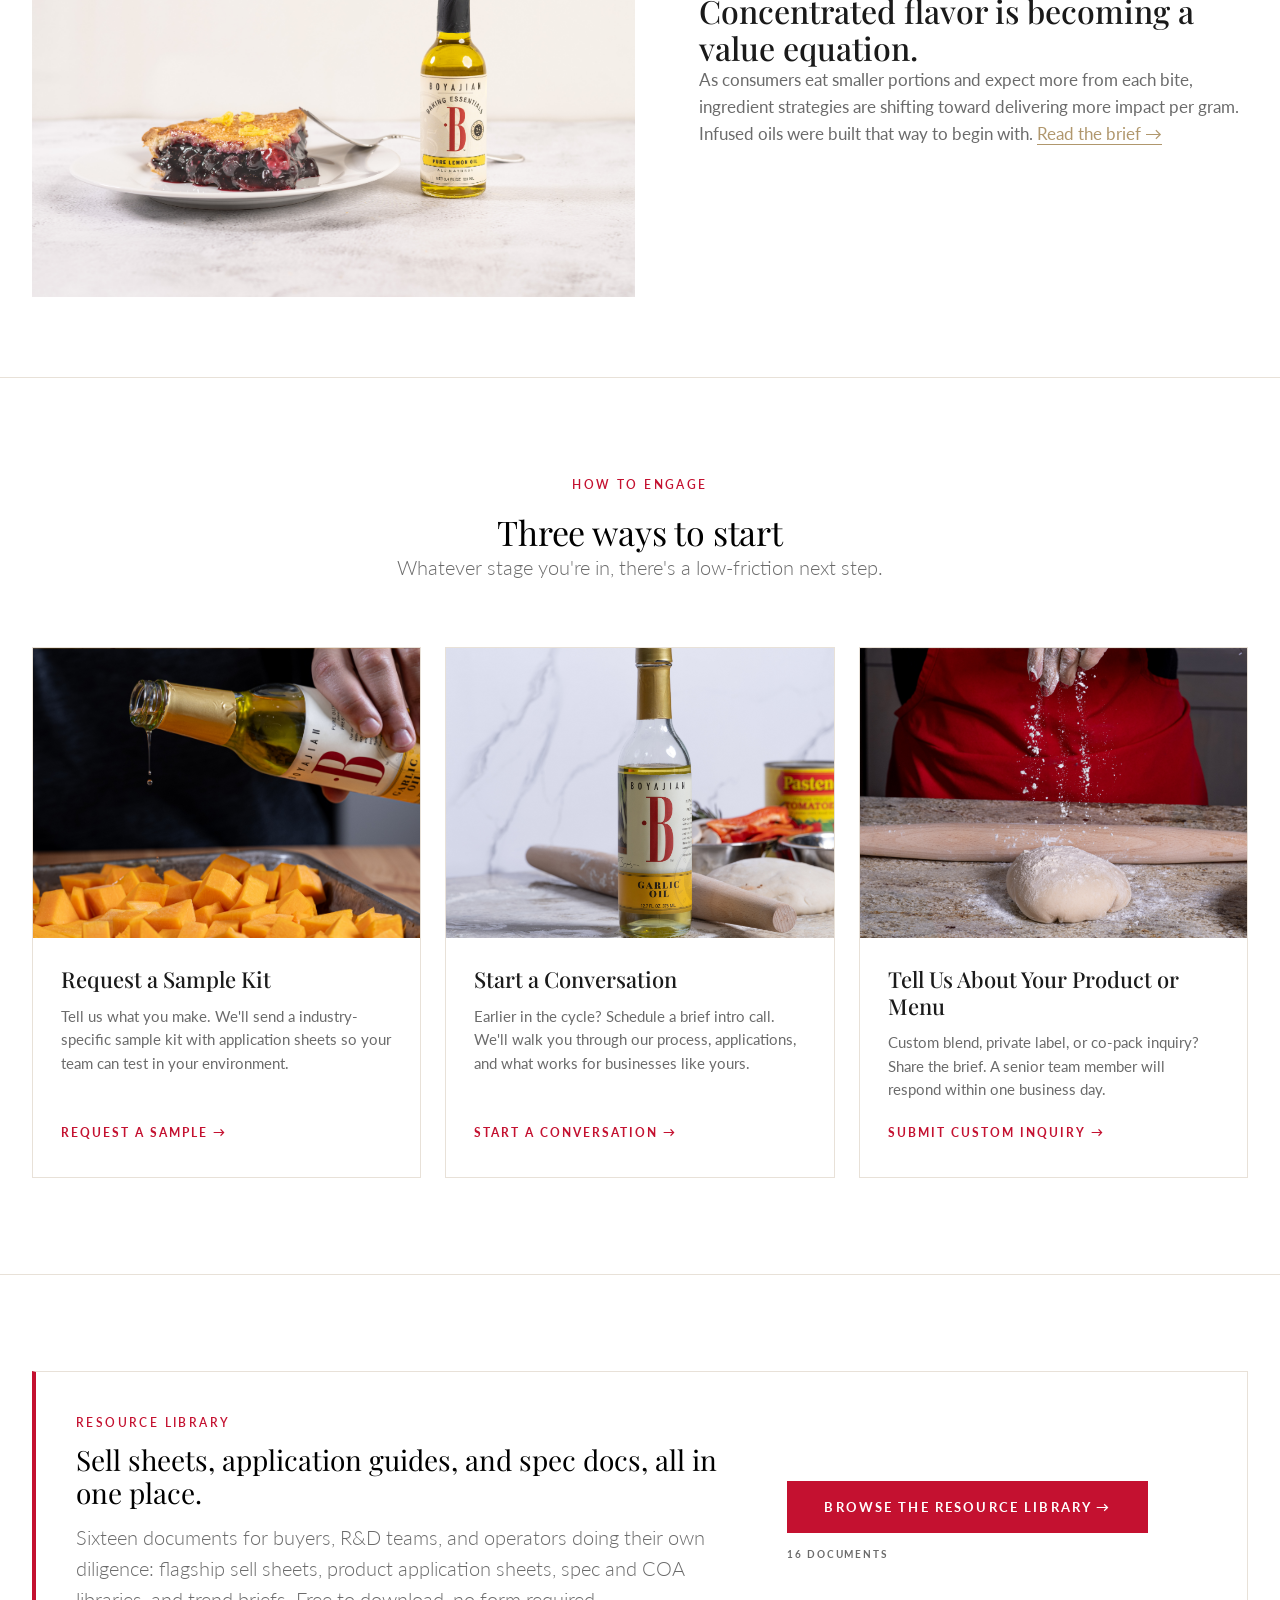
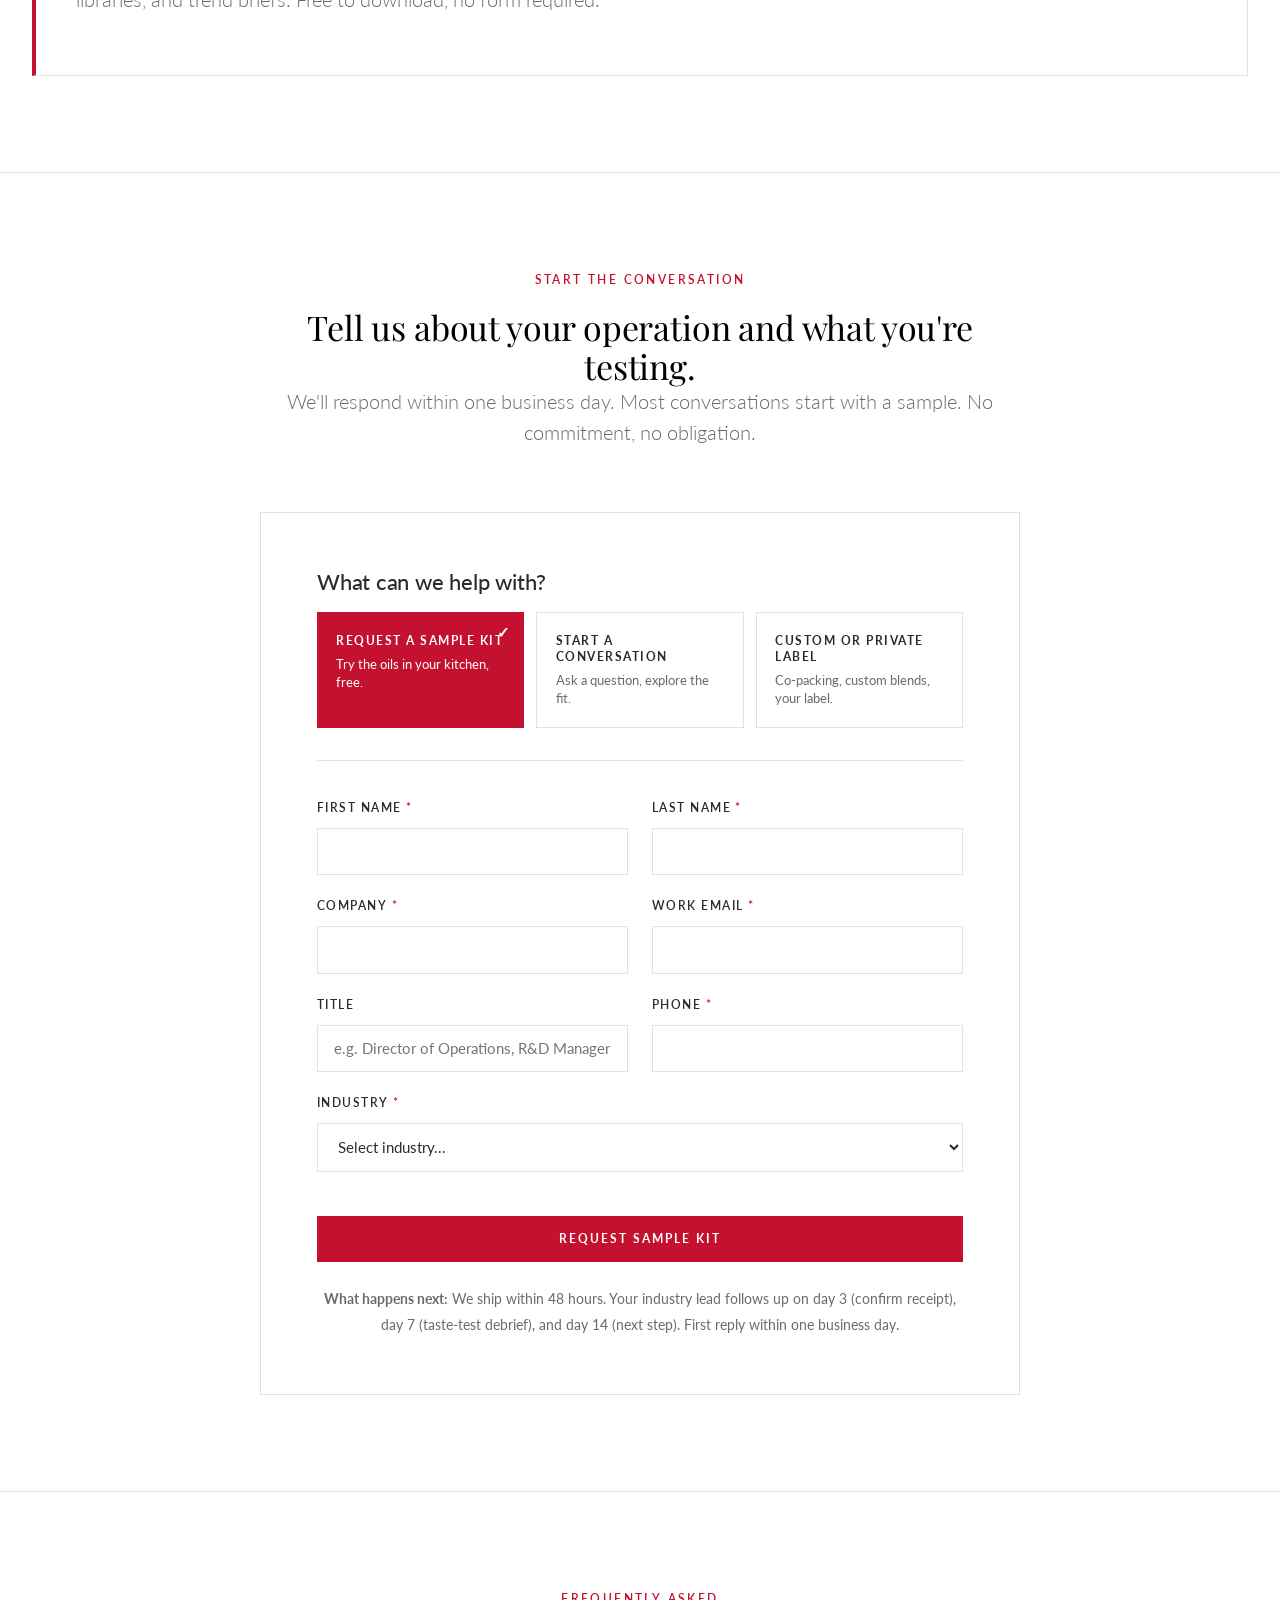
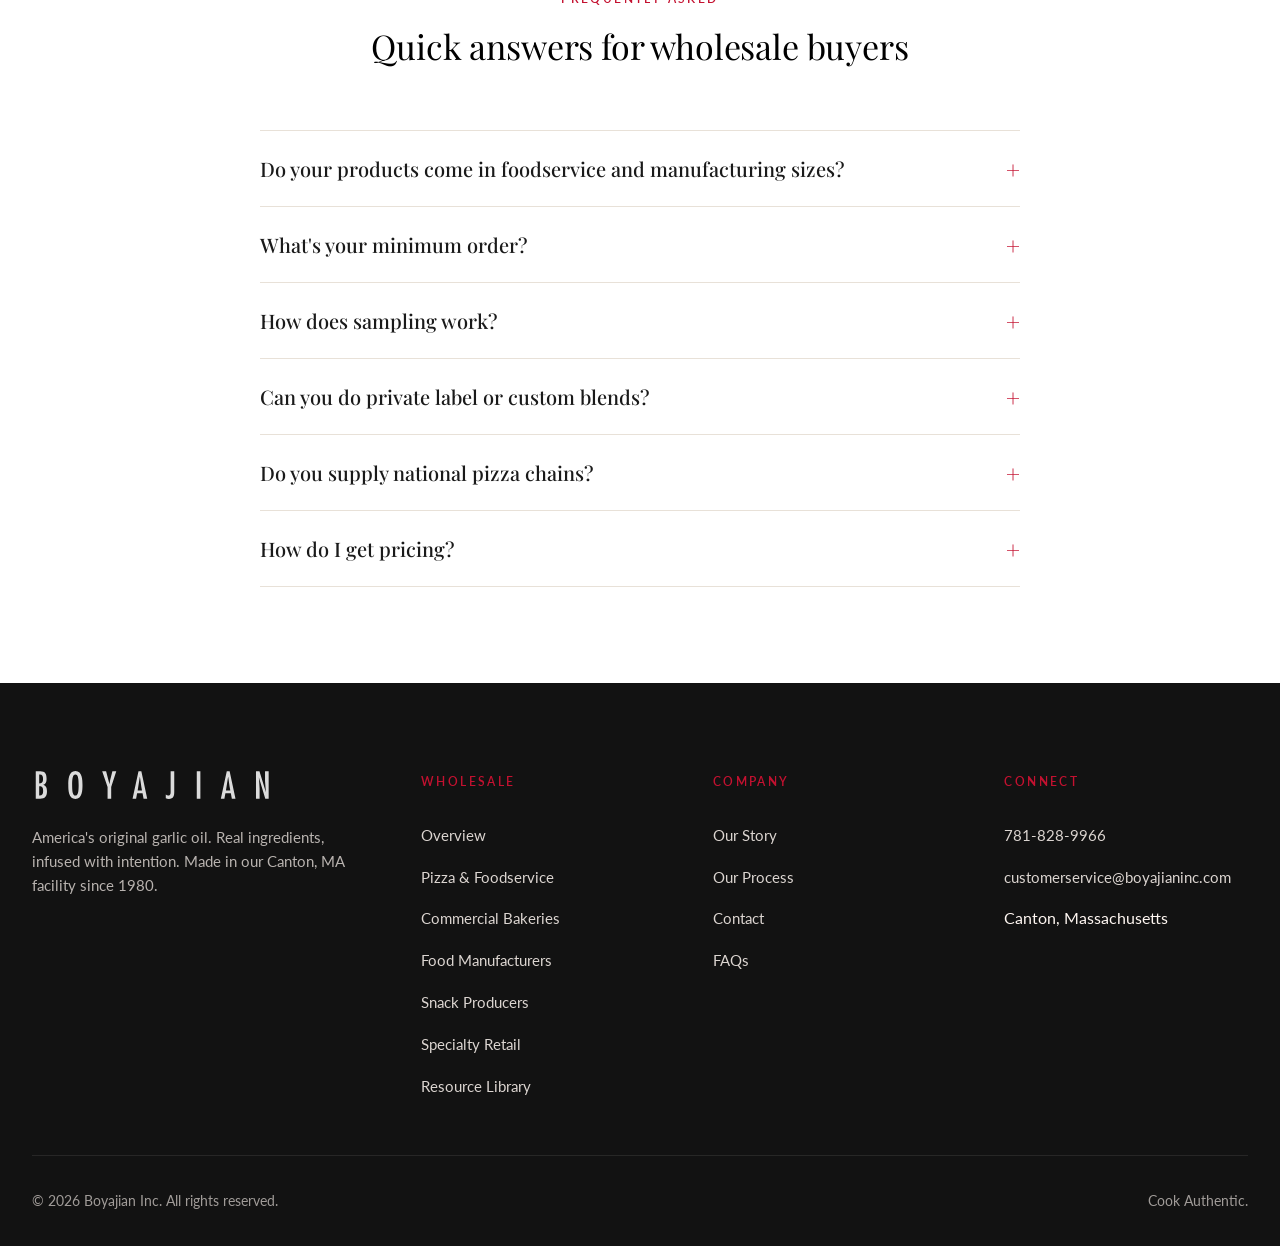
==== commit 2a588edb: "Remove client logos sitewide; add Specialty Retail page; add Sysco/Chef's Warehouse copy; garlic-oil" ====
--- a/index.html
+++ b/index.html
@@ -79,6 +79,7 @@
     <a href="bakery.html" class="subnav__link">Commercial Bakeries</a>
     <a href="manufacturers.html" class="subnav__link">Food Manufacturers</a>
     <a href="snack.html" class="subnav__link">Snack Producers</a>
+    <a href="specialty-retail.html" class="subnav__link">Specialty Retail</a>
     <a href="#capabilities" class="subnav__link">Capabilities</a>
   </div>
 </div>
@@ -137,21 +138,7 @@
   </div>
 </section>
 
-<!-- ============================================================
-     TRUST BAND — Customer types (not testimonials, per private-label sensitivity)
-     ============================================================ -->
-<section class="trust-band">
-  <div class="container">
-    <div class="trust-band__label">Trusted by the brands you'd expect</div>
-    <div class="trust-logos">
-      <span class="trust-logo">Wegmans</span>
-      <span class="trust-logo trust-logo--serif">Williams-Sonoma</span>
-      <span class="trust-logo">Stonewall Kitchen</span>
-      <span class="trust-logo trust-logo--script">Tate's Bake Shop</span>
-      <span class="trust-logo">Pizza Studio</span>
-    </div>
-  </div>
-</section>
+<!-- Client trust band removed pending logo-use permissions (per 6/4 call). Re-add approved brand logos here once secured. -->
 
 <!-- ============================================================
      5 DIFFERENTIATORS (Pillars)
@@ -297,10 +284,28 @@
           <span class="segment-card__cta">Explore Snack Applications</span>
         </div>
       </a>
+
+      <!-- Specialty Retail -->
+      <a href="specialty-retail.html" class="segment-card">
+        <div class="segment-card__image" style="background-image: url('assets/images/hub-segment-pizza.jpg');"><span class="image-placeholder">Placeholder &mdash; need specialty retail image</span></div>
+        <div class="segment-card__body">
+          <span class="segment-card__eyebrow">Specialty &amp; Gourmet Retail</span>
+          <h3 class="segment-card__title">Specialty Retailers</h3>
+          <p class="segment-card__pos">
+            Authentic, true-infused oils and vinegars in home-use sizes,
+            for the cooks, bakers, and entertainers your shelves are built for.
+          </p>
+          <div class="segment-card__hero">
+            <strong>Hero Products</strong>
+            Garlic Parmesan &amp; Italian Dipping Oils · Lemon Oil · Basil Oil
+          </div>
+          <span class="segment-card__cta">Explore Specialty Retail</span>
+        </div>
+      </a>
     </div>
 
     <p style="text-align:center; margin-top:3rem; font-size:0.95rem; color:var(--b-gray);">
-      Specialty retailer or private-label brand? <a href="#intake" style="color:var(--b-red); border-bottom:1px solid;">Tell us about your project</a>. We'll get back to you within 1 business day.
+      Private-label or co-packing project? <a href="#intake" style="color:var(--b-red); border-bottom:1px solid;">Tell us about your project</a>. We'll get back to you within 1 business day.
     </p>
   </div>
 </section>
@@ -760,6 +765,7 @@
           <li><a href="bakery.html">Commercial Bakeries</a></li>
           <li><a href="manufacturers.html">Food Manufacturers</a></li>
           <li><a href="snack.html">Snack Producers</a></li>
+          <li><a href="specialty-retail.html">Specialty Retail</a></li>
           <li><a href="resources.html">Resource Library</a></li>
         </ul>
       </div>
